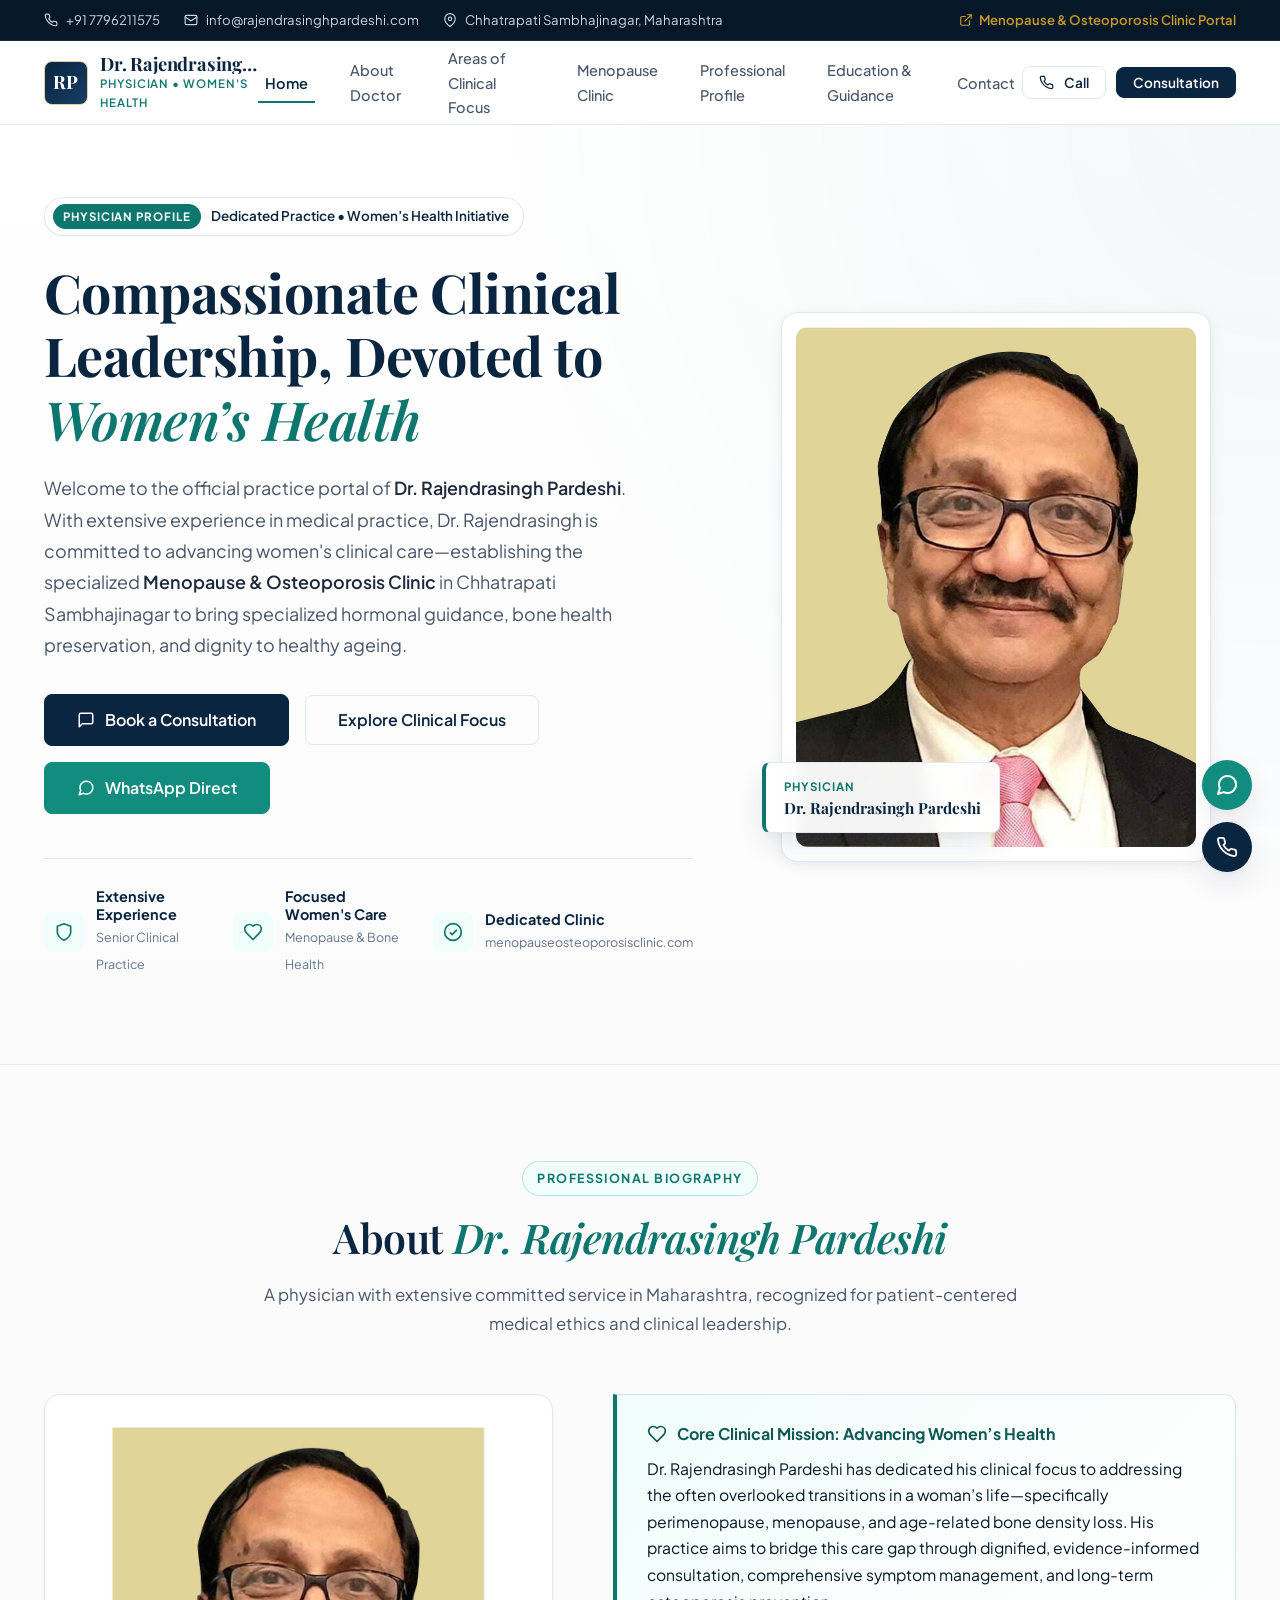
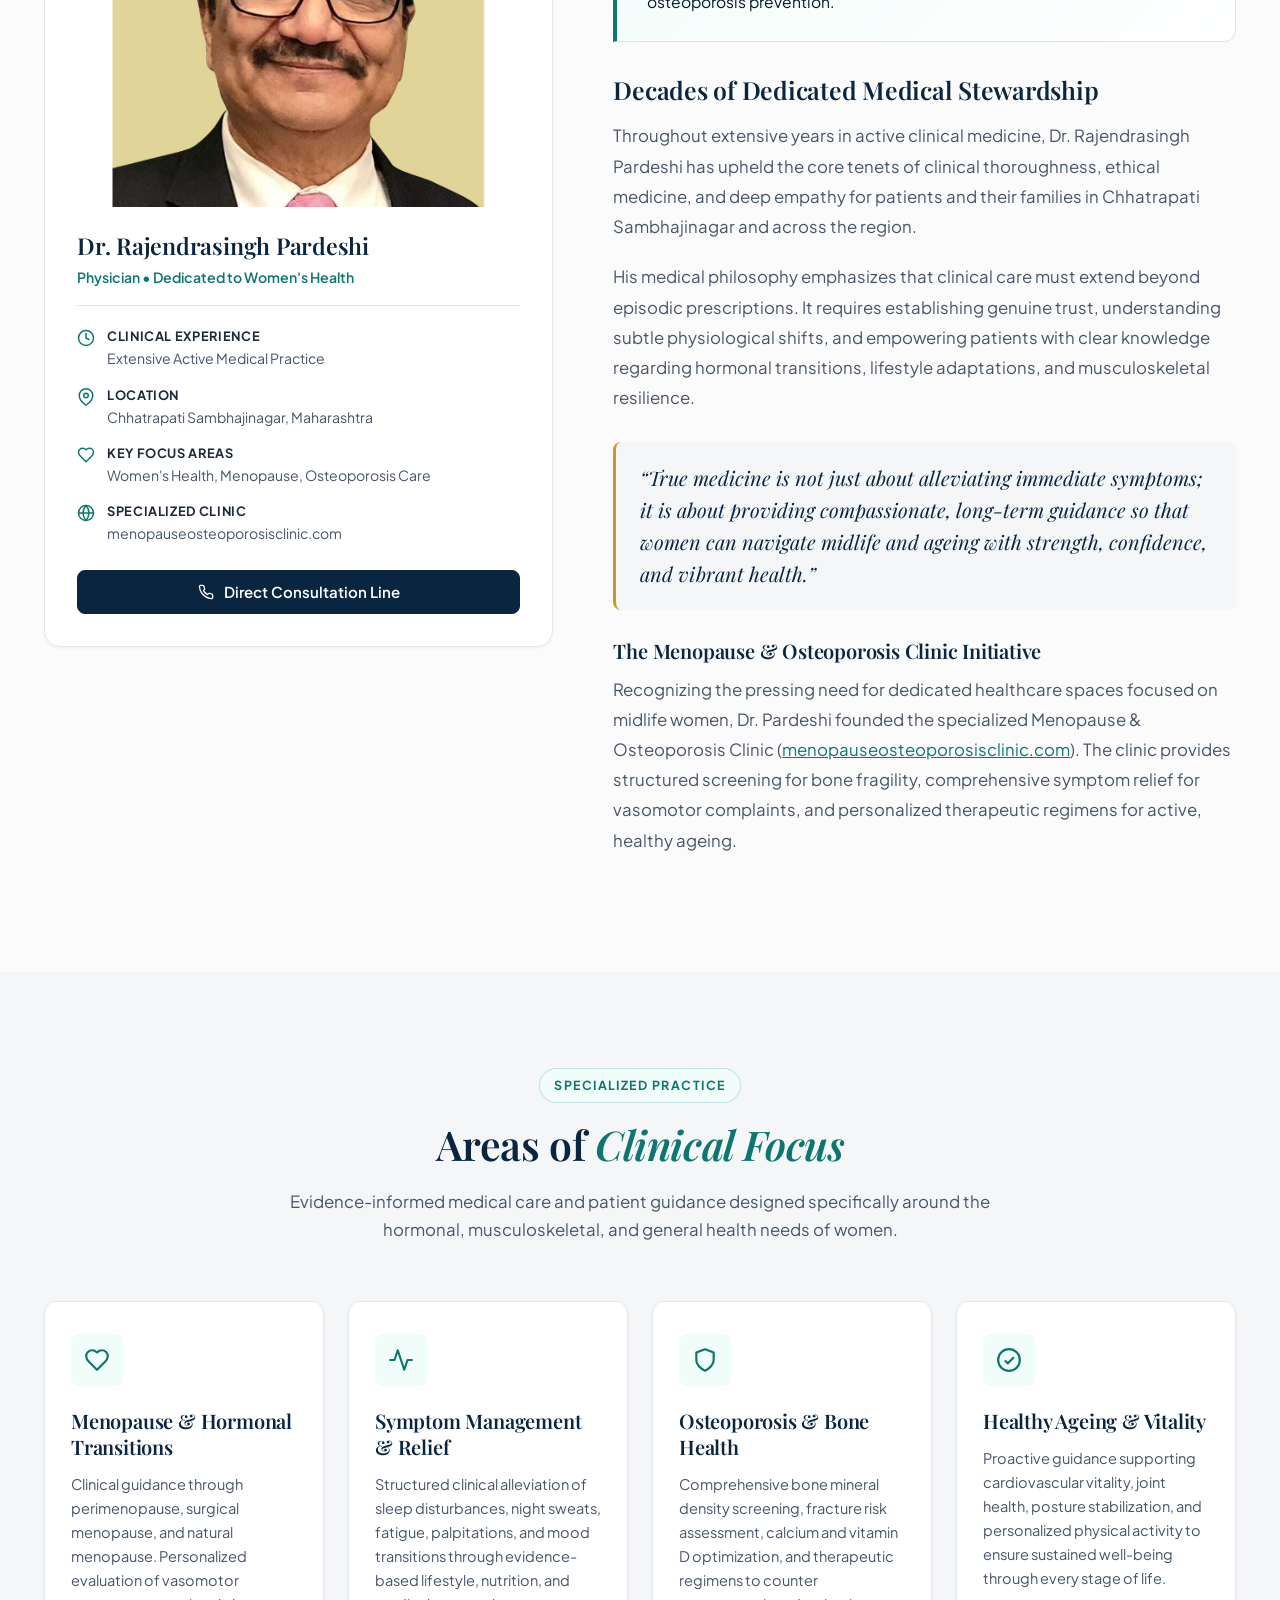
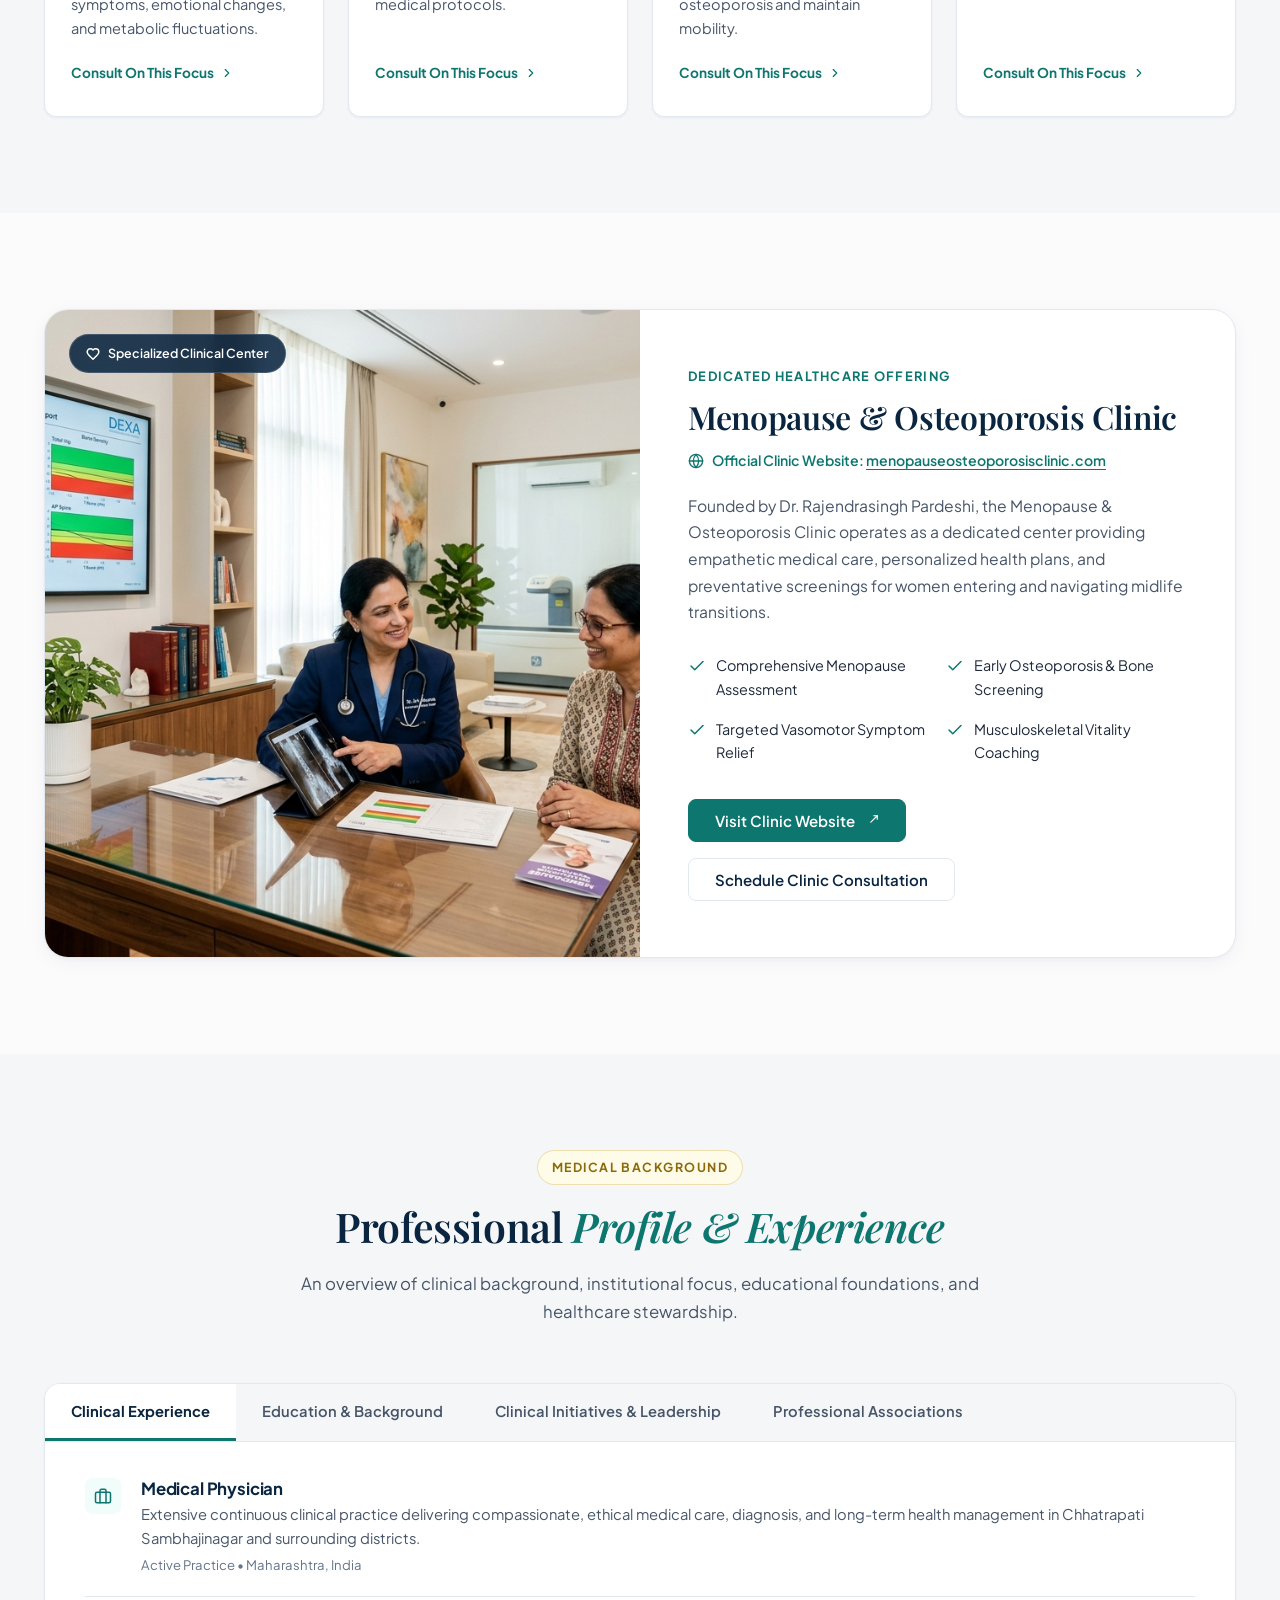
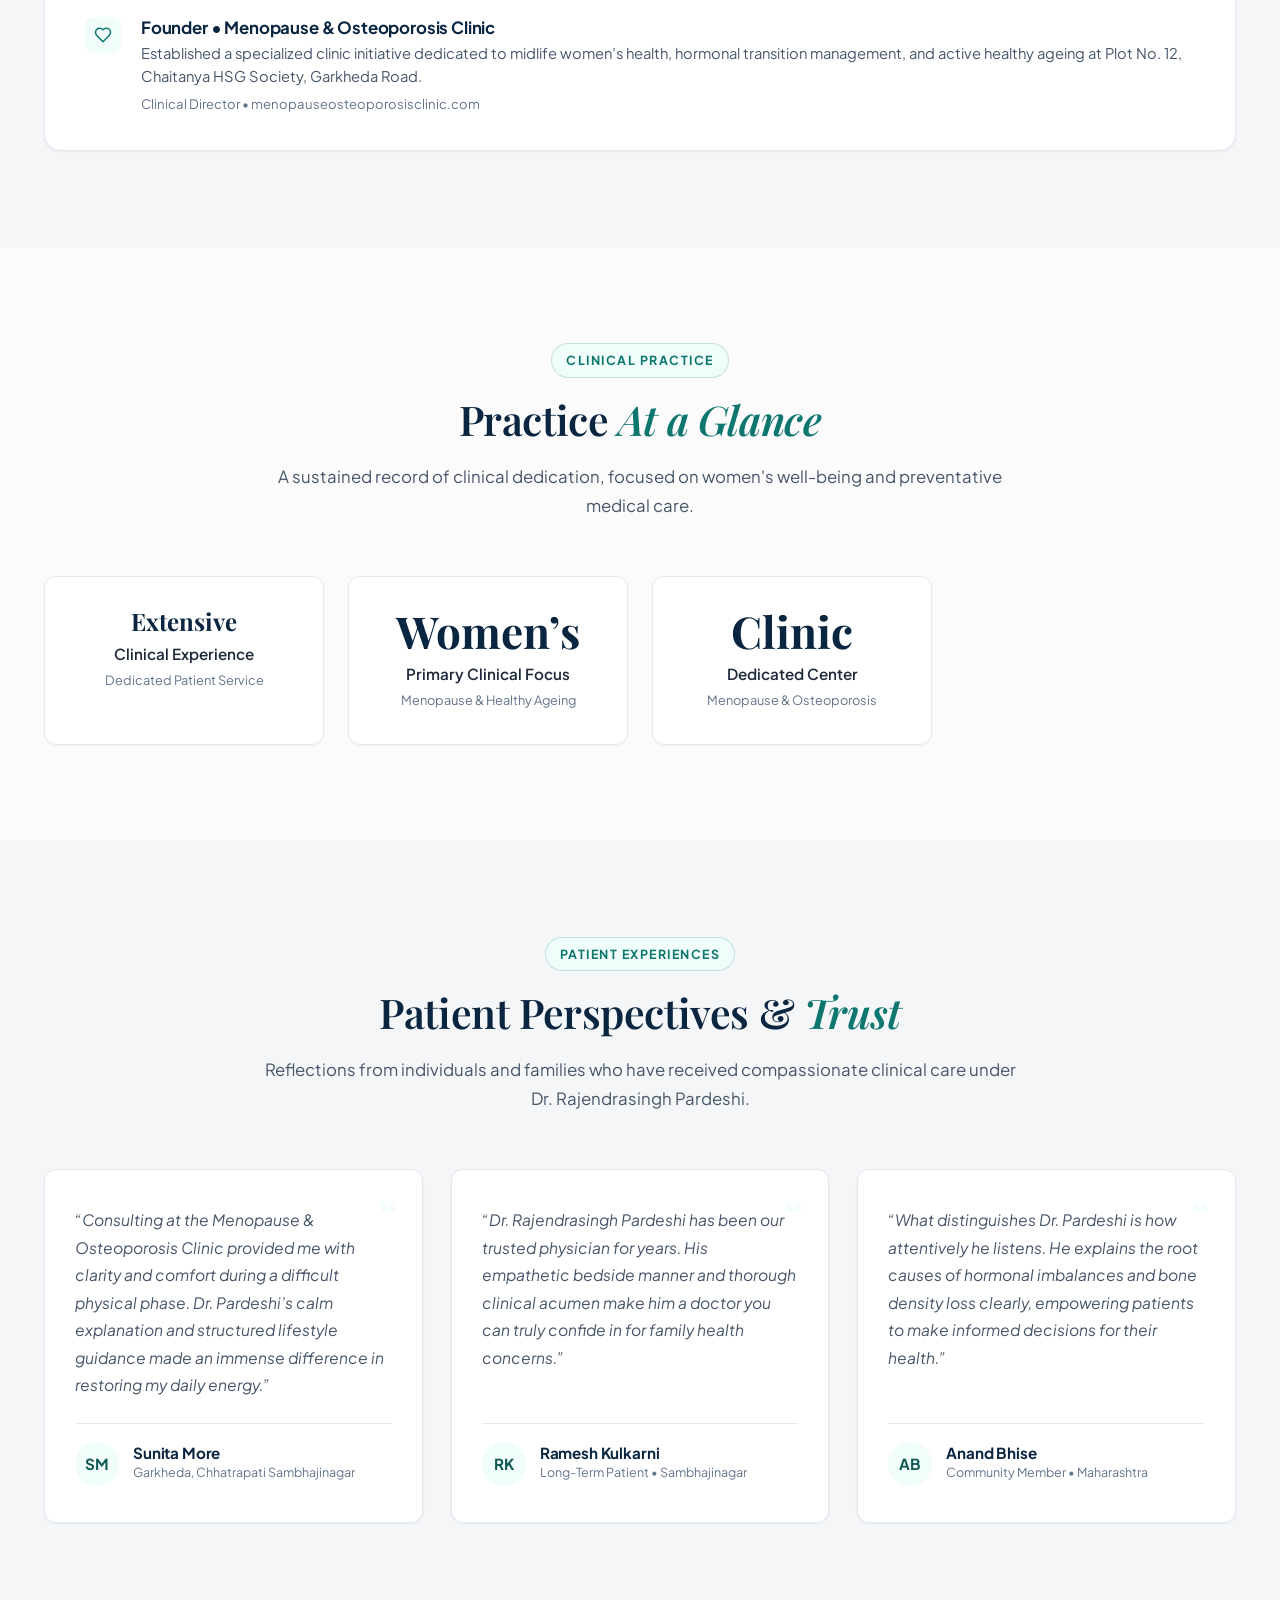
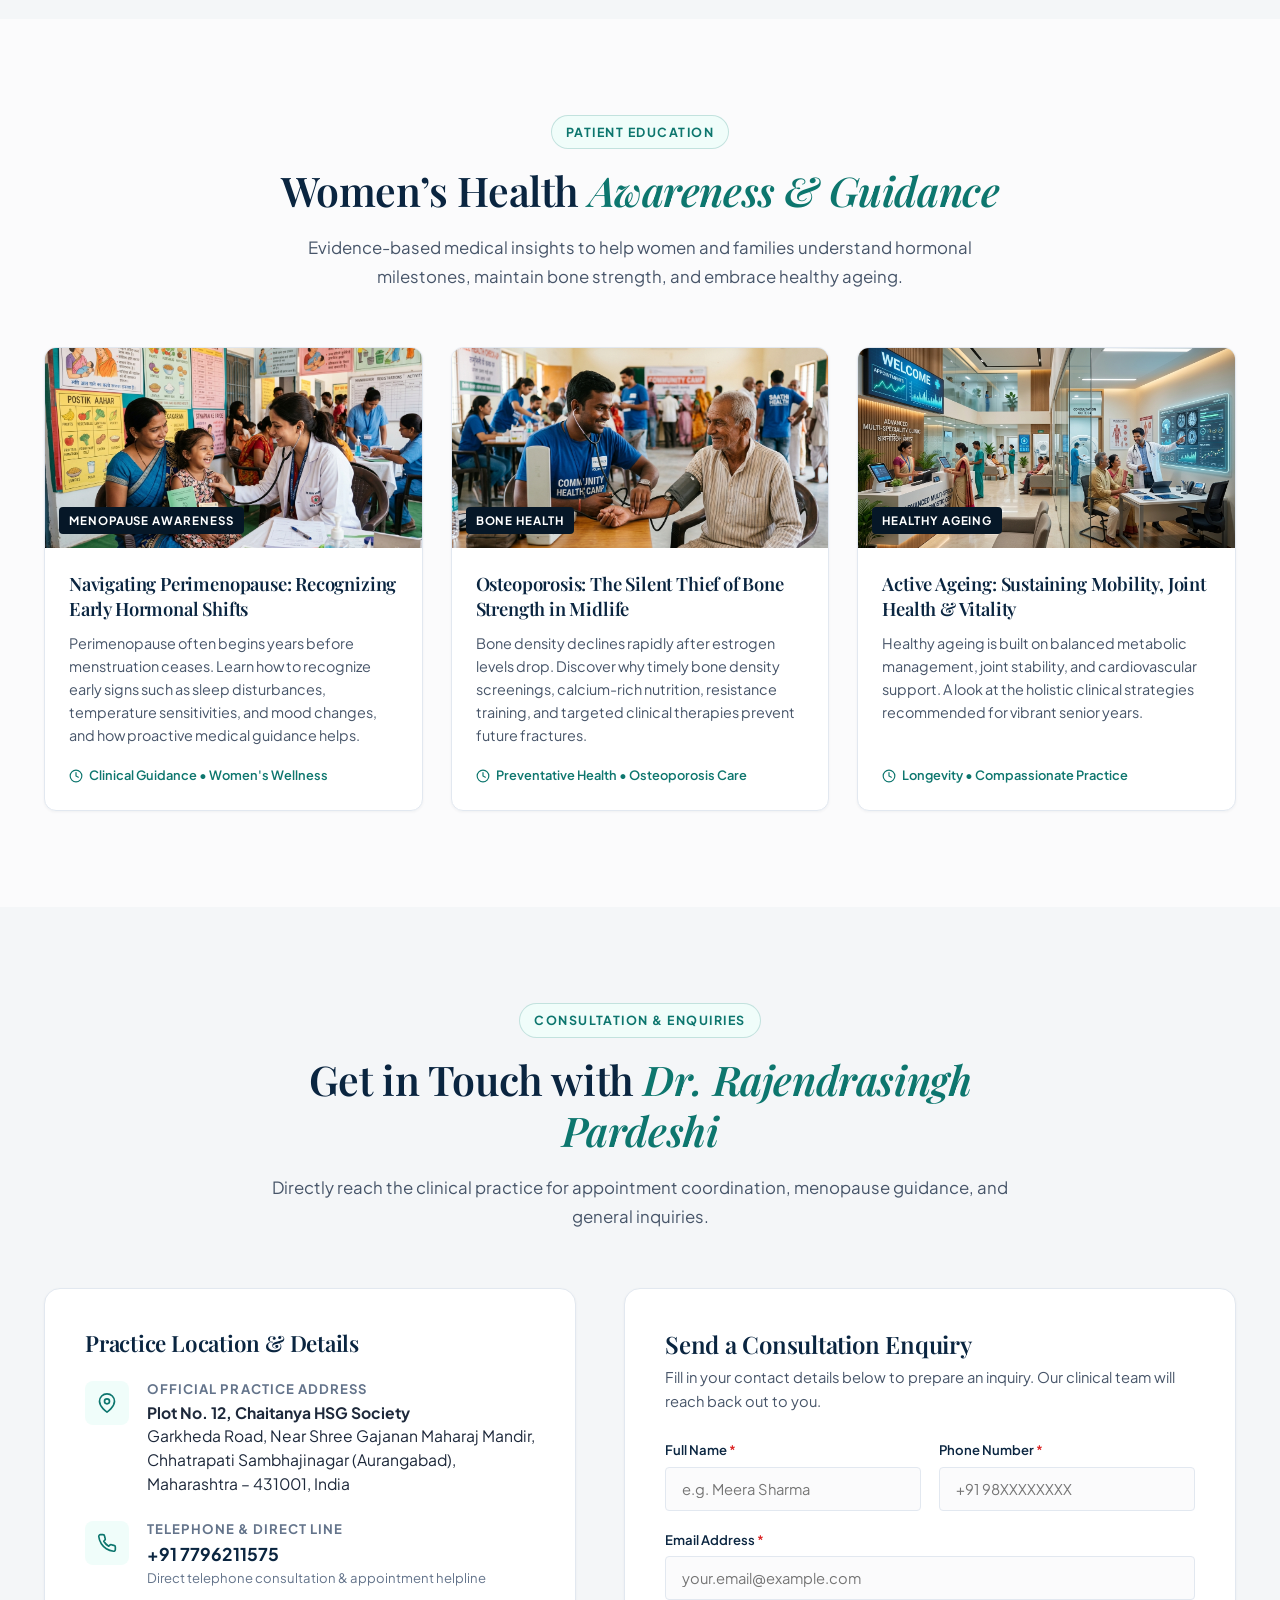
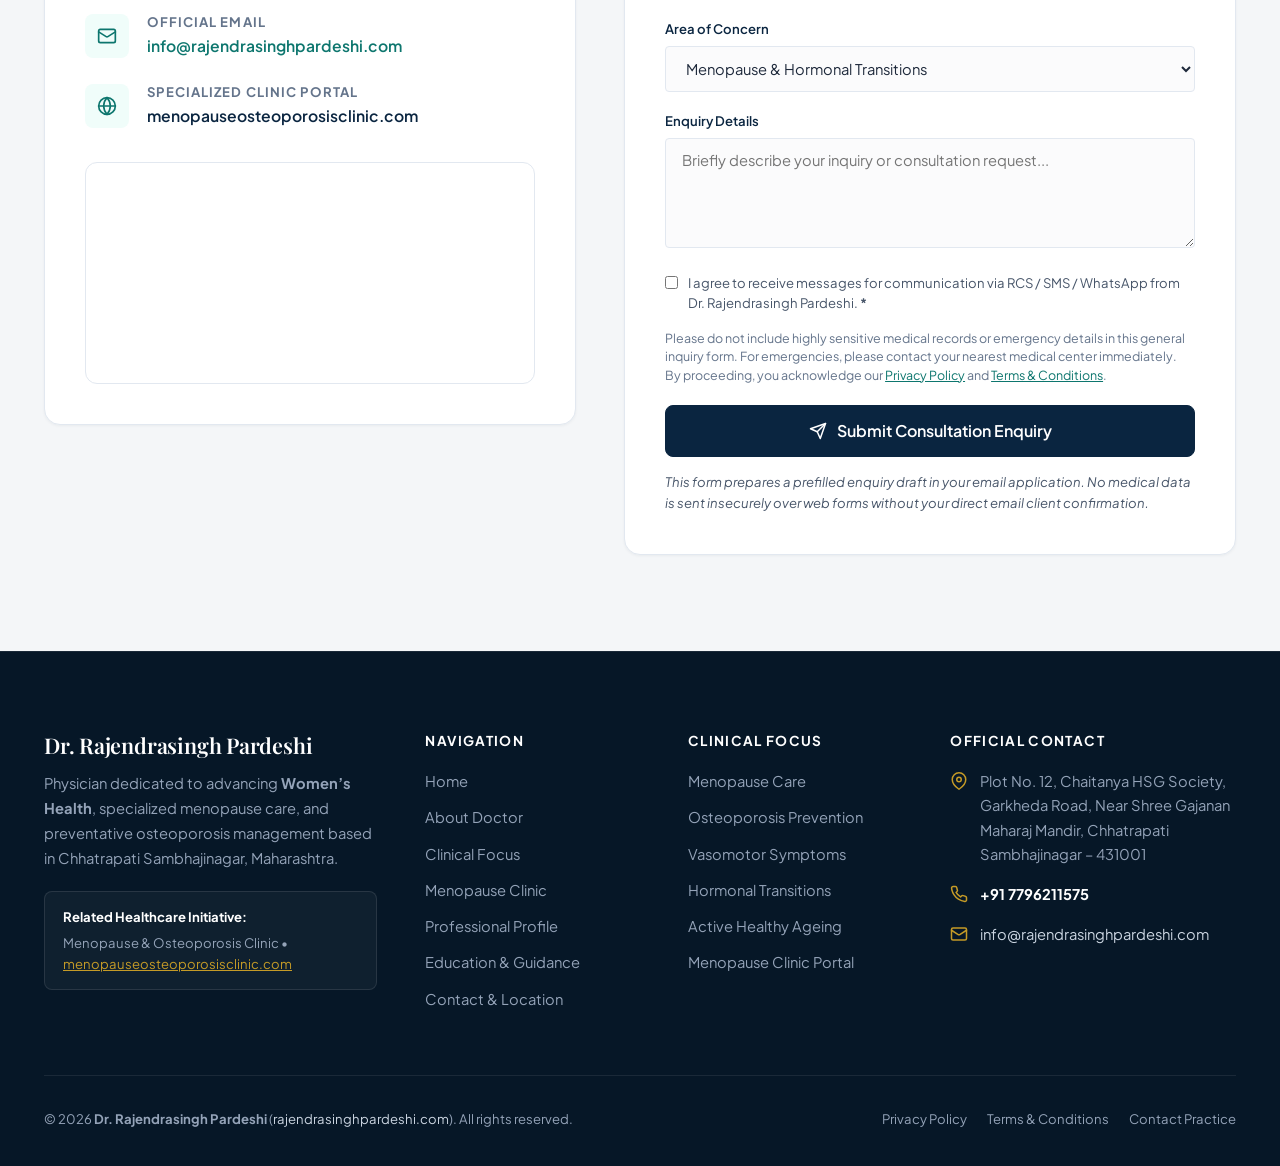
==== index.html @ d66482f6 "Initial site commit" ====
<!DOCTYPE html>
<html lang="en" class="no-js">

<head>
  <meta charset="UTF-8" />
  <meta name="viewport" content="width=device-width, initial-scale=1.0" />
  <script>document.documentElement.classList.remove('no-js');</script>
  <title>Dr. Rajendrasingh Pardeshi | Physician Dedicated to Women's Health</title>

  <!-- SEO Meta Tags -->
  <meta name="description"
    content="Official personal website of Dr. Rajendrasingh Pardeshi. Physician dedicated to Women's Health, Menopause Management, Osteoporosis Awareness, and founder of the Menopause &amp; Osteoporosis Clinic in Chhatrapati Sambhajinagar." />
  <meta name="keywords"
    content="Dr Rajendrasingh Pardeshi, Rajendrasingh Pardeshi, Women's Health physician, Menopause specialist Chhatrapati Sambhajinagar, Osteoporosis care Aurangabad, Menopause and Osteoporosis Clinic, rajendrasinghpardeshi.com, menopauseosteoporosisclinic.com" />
  <meta name="author" content="Dr. Rajendrasingh Pardeshi" />
  <link rel="canonical" href="https://rajendrasinghpardeshi.com" />

  <!-- OpenGraph / Social Media -->
  <meta property="og:title" content="Dr. Rajendrasingh Pardeshi | Physician Dedicated to Women's Health" />
  <!-- DOCTOR: Please confirm professional designation (e.g., Senior Physician, Gynecologist & Obstetrician) -->
  <meta property="og:description"
    content="Physician committed to advancing Women's Health, Menopause Care, and Healthy Ageing. Founder of Menopause &amp; Osteoporosis Clinic, Chhatrapati Sambhajinagar." />
  <meta property="og:type" content="website" />
  <meta property="og:url" content="https://rajendrasinghpardeshi.com" />
  <meta property="og:image" content="https://rajendrasinghpardeshi.com/assets/images/rajendrasingh_pardeshi.jpg" />

  <!-- Google Fonts: Playfair Display (Headings) & Plus Jakarta Sans (Clean Modern Body) -->
  <link rel="preconnect" href="https://fonts.googleapis.com" />
  <link rel="preconnect" href="https://fonts.gstatic.com" crossorigin />
  <link
    href="https://fonts.googleapis.com/css2?family=Playfair+Display:ital,wght@0,600;0,700;1,600&family=Plus+Jakarta+Sans:wght@400;500;600;700&display=swap"
    rel="stylesheet" />

  <!-- Main Stylesheet -->
  <link rel="stylesheet" href="assets/stylee/style.css" />

  <!-- Structured Data JSON-LD (Schema.org / Physician) -->
  <script type="application/ld+json">
  {
    "@context": "https://schema.org",
    "@type": "Physician",
    "name": "Dr. Rajendrasingh Pardeshi",
    "url": "https://rajendrasinghpardeshi.com",
    "image": "https://rajendrasinghpardeshi.com/assets/images/rajendrasingh_pardeshi.jpg",
    "telephone": "+91 7796211575",
    "email": "info@rajendrasinghpardeshi.com",
    "jobTitle": "Physician",
    "medicalSpecialty": [
      "Women's Health",
      "Menopause Management",
      "Osteoporosis Care"
    ],
    "description": "Physician dedicated to Women's Health and founder of the Menopause & Osteoporosis Clinic in Chhatrapati Sambhajinagar, Maharashtra.",
    "address": {
      "@type": "PostalAddress",
      "streetAddress": "Plot No. 12, Chaitanya HSG Society, Garkheda Road, Near Shree Gajanan Maharaj Mandir",
      "addressLocality": "Chhatrapati Sambhajinagar",
      "addressRegion": "Maharashtra",
      "postalCode": "431001",
      "addressCountry": "IN"
    },
    "sameAs": [
      "https://menopauseosteoporosisclinic.com"
    ]
  }
  </script>
</head>

<body>
  <!-- Accessibility Skip Navigation Link -->
  <a href="#main-content" class="skip-link">Skip to main content</a>

  <!-- ==========================================================================
       TOP CLINICAL CONTACT BAR
       ========================================================================== -->
  <div class="topbar">
    <div class="container topbar-inner">
      <div class="topbar-info">
        <div class="topbar-item">
          <svg width="14" height="14" viewBox="0 0 24 24" fill="none" stroke="currentColor" stroke-width="2" stroke-linecap="round" stroke-linejoin="round"><path d="M22 16.92v3a2 2 0 0 1-2.18 2 19.79 19.79 0 0 1-8.63-3.07 19.5 19.5 0 0 1-6-6 19.79 19.79 0 0 1-3.07-8.67A2 2 0 0 1 4.11 2h3a2 2 0 0 1 2 1.72c.127.96.362 1.903.7 2.81a2 2 0 0 1-.45 2.11L8.09 9.91a16 16 0 0 0 6 6l1.27-1.27a2 2 0 0 1 2.11-.45c.907.338 1.85.573 2.81.7A2 2 0 0 1 22 16.92z"/></svg>
          <a href="tel:+917796211575">+91 7796211575</a>
        </div>
        <div class="topbar-item">
          <svg width="14" height="14" viewBox="0 0 24 24" fill="none" stroke="currentColor" stroke-width="2" stroke-linecap="round" stroke-linejoin="round"><rect x="2" y="4" width="20" height="16" rx="2"/><path d="m22 7-8.97 5.7a1.94 1.94 0 0 1-2.06 0L2 7"/></svg>
          <a href="mailto:info@rajendrasinghpardeshi.com">info@rajendrasinghpardeshi.com</a>
        </div>
        <div class="topbar-item">
          <svg width="14" height="14" viewBox="0 0 24 24" fill="none" stroke="currentColor" stroke-width="2" stroke-linecap="round" stroke-linejoin="round"><path d="M21 10c0 7-9 13-9 13s-9-6-9-13a9 9 0 0 1 18 0z"/><circle cx="12" cy="10" r="3"/></svg>
          <span>Chhatrapati Sambhajinagar, Maharashtra</span>
        </div>
      </div>
      <div class="topbar-links">
        <a href="https://menopauseosteoporosisclinic.com" target="_blank" rel="noopener noreferrer" class="topbar-clinic-link">
          <svg width="14" height="14" viewBox="0 0 24 24" fill="none" stroke="currentColor" stroke-width="2" stroke-linecap="round" stroke-linejoin="round"><path d="M18 13v6a2 2 0 0 1-2 2H5a2 2 0 0 1-2-2V8a2 2 0 0 1 2-2h6"/><polyline points="15 3 21 3 21 9"/><line x1="10" y1="14" x2="21" y2="3"/></svg>
          Menopause &amp; Osteoporosis Clinic Portal
        </a>
      </div>
    </div>
  </div>

  <!-- ==========================================================================
       PRIMARY STICKY NAVIGATION HEADER
       ========================================================================== -->
  <header class="main-header" id="mainHeader">
    <div class="container header-inner">
      <!-- Doctor Brand -->
      <a href="#home" class="brand-block" aria-label="Dr. Rajendrasingh Pardeshi - Home">
        <div class="brand-emblem" aria-hidden="true">RP</div>
        <div class="brand-info">
          <span class="brand-name">Dr. Rajendrasingh Pardeshi</span>
          <!-- DOCTOR: Please confirm professional designation (e.g., Senior Physician, Gynecologist & Obstetrician) -->
          <span class="brand-subtitle">Physician &bull; Women's Health</span>
        </div>
      </a>

      <!-- Main Navigation Menu -->
      <nav class="main-nav" id="mainNav" aria-label="Main Navigation">
        <a href="#home" class="nav-link active">Home</a>
        <a href="#about" class="nav-link">About Doctor</a>
        <a href="#focus" class="nav-link">Areas of Clinical Focus</a>
        <a href="#clinic" class="nav-link">Menopause Clinic</a>
        <a href="#credentials" class="nav-link">Professional Profile</a>
        <a href="#education" class="nav-link">Education &amp; Guidance</a>
        <a href="#contact" class="nav-link">Contact</a>
      </nav>

      <!-- Action Group -->
      <div class="header-cta-group">
        <a href="tel:+917796211575" class="btn btn-outline btn-sm">
          <svg width="15" height="15" viewBox="0 0 24 24" fill="none" stroke="currentColor" stroke-width="2" stroke-linecap="round" stroke-linejoin="round"><path d="M22 16.92v3a2 2 0 0 1-2.18 2 19.79 19.79 0 0 1-8.63-3.07 19.5 19.5 0 0 1-6-6 19.79 19.79 0 0 1-3.07-8.67A2 2 0 0 1 4.11 2h3a2 2 0 0 1 2 1.72c.127.96.362 1.903.7 2.81a2 2 0 0 1-.45 2.11L8.09 9.91a16 16 0 0 0 6 6l1.27-1.27a2 2 0 0 1 2.11-.45c.907.338 1.85.573 2.81.7A2 2 0 0 1 22 16.92z"/></svg>
          Call
        </a>
        <a href="#contact" class="btn btn-primary btn-sm">
          Consultation
        </a>
        <!-- Mobile Toggle Button -->
        <button class="mobile-menu-btn" id="mobileMenuToggle" aria-label="Toggle menu" aria-expanded="false">
          <svg width="24" height="24" viewBox="0 0 24 24" fill="none" stroke="currentColor" stroke-width="2" stroke-linecap="round"><line x1="3" y1="6" x2="21" y2="6"/><line x1="3" y1="12" x2="21" y2="12"/><line x1="3" y1="18" x2="21" y2="18"/></svg>
        </button>
      </div>
    </div>
  </header>

  <main id="main-content">
    <!-- ==========================================================================
         HERO SECTION (Split Layout with Editorial Composition)
         ========================================================================== -->
    <section class="hero-section" id="home">
      <div class="container">
        <div class="hero-grid">
          <!-- Left Column: Copy & CTAs -->
          <div class="hero-copy-wrapper reveal-left">
            <div class="hero-eyebrow-pill">
              <span class="hero-pill-badge">Physician Profile</span>
              <span class="hero-pill-text">Dedicated Practice &bull; Women&rsquo;s Health Initiative</span>
            </div>

            <h1 class="hero-headline">
              Compassionate Clinical Leadership, Devoted to <span>Women&rsquo;s Health</span>
            </h1>

            <p class="hero-summary">
              Welcome to the official practice portal of <strong>Dr. Rajendrasingh Pardeshi</strong>. With extensive experience in medical practice, Dr. Rajendrasingh is committed to advancing women's clinical care—establishing the specialized <strong>Menopause &amp; Osteoporosis Clinic</strong> in Chhatrapati Sambhajinagar to bring specialized hormonal guidance, bone health preservation, and dignity to healthy ageing.
              <!-- DOCTOR: Please confirm exact years of experience -->
            </p>

            <div class="hero-cta-row">
              <a href="#contact" class="btn btn-primary btn-lg">
                <svg width="18" height="18" viewBox="0 0 24 24" fill="none" stroke="currentColor" stroke-width="2" stroke-linecap="round" stroke-linejoin="round"><path d="M21 15a2 2 0 0 1-2 2H7l-4 4V5a2 2 0 0 1 2-2h14a2 2 0 0 1 2 2z"/></svg>
                Book a Consultation
              </a>
              <a href="#focus" class="btn btn-outline btn-lg">
                Explore Clinical Focus
              </a>
              <a href="https://wa.me/917796211575?text=Hello%20Dr.%20Rajendrasingh%20Pardeshi%20-%20I%20would%20like%20to%20inquire%20regarding%20a%20consultation"
                target="_blank" rel="noopener noreferrer" class="btn btn-whatsapp btn-lg" aria-label="Contact Dr. Pardeshi on WhatsApp">
                <svg width="18" height="18" viewBox="0 0 24 24" fill="none" stroke="currentColor" stroke-width="2" stroke-linecap="round" stroke-linejoin="round"><path d="M21 11.5a8.38 8.38 0 0 1-.9 3.8 8.5 8.5 0 0 1-7.6 4.7 8.38 8.38 0 0 1-3.8-.9L3 21l1.9-5.7a8.38 8.38 0 0 1-.9-3.8 8.5 8.5 0 0 1 4.7-7.6 8.38 8.38 0 0 1 3.8-.9h.5a8.48 8.48 0 0 1 8 8v.5z"/></svg>
                WhatsApp Direct
              </a>
            </div>

            <!-- Verified Credibility Indicators -->
            <div class="hero-credibility-strip">
              <div class="hero-cred-item">
                <div class="hero-cred-icon">
                  <svg width="20" height="20" viewBox="0 0 24 24" fill="none" stroke="currentColor" stroke-width="2" stroke-linecap="round" stroke-linejoin="round"><path d="M12 22s8-4 8-10V5l-8-3-8 3v7c0 6 8 10 8 10z"/></svg>
                </div>
                <div class="hero-cred-text">
                  <strong>Extensive Experience</strong>
                  <!-- DOCTOR: Please confirm exact years of experience -->
                  <span>Senior Clinical Practice</span>
                </div>
              </div>

              <div class="hero-cred-item">
                <div class="hero-cred-icon">
                  <svg width="20" height="20" viewBox="0 0 24 24" fill="none" stroke="currentColor" stroke-width="2" stroke-linecap="round" stroke-linejoin="round"><path d="M19 14c1.49-1.46 3-3.21 3-5.5A5.5 5.5 0 0 0 16.5 3c-1.76 0-3 .5-4.5 2-1.5-1.5-2.74-2-4.5-2A5.5 5.5 0 0 0 2 8.5c0 2.3 1.5 4.05 3 5.5l7 7Z"/></svg>
                </div>
                <div class="hero-cred-text">
                  <strong>Focused Women's Care</strong>
                  <span>Menopause &amp; Bone Health</span>
                </div>
              </div>

              <div class="hero-cred-item">
                <div class="hero-cred-icon">
                  <svg width="20" height="20" viewBox="0 0 24 24" fill="none" stroke="currentColor" stroke-width="2" stroke-linecap="round" stroke-linejoin="round"><circle cx="12" cy="12" r="10"/><path d="m16 10-5.12 5.12-2.12-2.12"/></svg>
                </div>
                <div class="hero-cred-text">
                  <strong>Dedicated Clinic</strong>
                  <span>menopauseosteoporosisclinic.com</span>
                </div>
              </div>
            </div>
          </div>

          <!-- Right Column: Professional Portrait Frame -->
          <div class="hero-media-wrapper reveal-right">
            <div class="hero-portrait-frame">
              <div class="hero-image-box">
                <img src="assets/images/rajendrasingh_pardeshi.jpg"
                  alt="Portrait of Dr. Rajendrasingh Pardeshi - Physician"
                  loading="eager" fetchpriority="high" width="400" height="520" />
              </div>
              <div class="hero-portrait-badge">
                <div class="badge-caption">Physician</div>
                <div class="badge-title">Dr. Rajendrasingh Pardeshi</div>
              </div>
            </div>
          </div>
        </div>
      </div>
    </section>

    <!-- ==========================================================================
         PROFESSIONAL INTRODUCTION (Editorial Layout inspired by Lilavati Profile)
         ========================================================================== -->
    <section class="section" id="about">
      <div class="container">
        <div class="section-header reveal">
          <span class="eyebrow-tag">Professional Biography</span>
          <h2 class="section-title">About <span>Dr. Rajendrasingh Pardeshi</span></h2>
          <p class="section-desc">
            A physician with extensive committed service in Maharashtra, recognized for patient-centered medical ethics and clinical leadership.
          </p>
        </div>

        <div class="doctor-editorial-grid">
          <!-- Sticky Profile Summary Card -->
          <div class="editorial-sidebar-card reveal-left">
            <div class="sidebar-doctor-portrait">
              <img src="assets/images/rajendrasingh_pardeshi.jpg"
                alt="Dr. Rajendrasingh Pardeshi - Consultation & Care" loading="lazy" />
            </div>
            <h3 class="sidebar-doctor-name">Dr. Rajendrasingh Pardeshi</h3>
            <p class="sidebar-doctor-spec">Physician &bull; Dedicated to Women's Health</p>

            <div class="sidebar-meta-list">
              <div class="sidebar-meta-item">
                <svg width="18" height="18" viewBox="0 0 24 24" fill="none" stroke="currentColor" stroke-width="2" stroke-linecap="round" stroke-linejoin="round"><circle cx="12" cy="12" r="10"/><polyline points="12 6 12 12 16 14"/></svg>
                <div>
                  <strong>Clinical Experience</strong>
                  <span>Extensive Active Medical Practice</span>
                  <!-- DOCTOR: Please confirm exact years of experience -->
                </div>
              </div>

              <div class="sidebar-meta-item">
                <svg width="18" height="18" viewBox="0 0 24 24" fill="none" stroke="currentColor" stroke-width="2" stroke-linecap="round" stroke-linejoin="round"><path d="M21 10c0 7-9 13-9 13s-9-6-9-13a9 9 0 0 1 18 0z"/><circle cx="12" cy="10" r="3"/></svg>
                <div>
                  <strong>Location</strong>
                  <span>Chhatrapati Sambhajinagar, Maharashtra</span>
                </div>
              </div>

              <div class="sidebar-meta-item">
                <svg width="18" height="18" viewBox="0 0 24 24" fill="none" stroke="currentColor" stroke-width="2" stroke-linecap="round" stroke-linejoin="round"><path d="M19 14c1.49-1.46 3-3.21 3-5.5A5.5 5.5 0 0 0 16.5 3c-1.76 0-3 .5-4.5 2-1.5-1.5-2.74-2-4.5-2A5.5 5.5 0 0 0 2 8.5c0 2.3 1.5 4.05 3 5.5l7 7Z"/></svg>
                <div>
                  <strong>Key Focus Areas</strong>
                  <span>Women's Health, Menopause, Osteoporosis Care</span>
                </div>
              </div>

              <div class="sidebar-meta-item">
                <svg width="18" height="18" viewBox="0 0 24 24" fill="none" stroke="currentColor" stroke-width="2" stroke-linecap="round" stroke-linejoin="round"><circle cx="12" cy="12" r="10"/><line x1="2" y1="12" x2="22" y2="12"/><path d="M12 2a15.3 15.3 0 0 1 4 10 15.3 15.3 0 0 1-4 10 15.3 15.3 0 0 1-4-10 15.3 15.3 0 0 1 4-10z"/></svg>
                <div>
                  <strong>Specialized Clinic</strong>
                  <span>menopauseosteoporosisclinic.com</span>
                </div>
              </div>
            </div>

            <a href="tel:+917796211575" class="btn btn-primary" style="width: 100%;">
              <svg width="16" height="16" viewBox="0 0 24 24" fill="none" stroke="currentColor" stroke-width="2" stroke-linecap="round" stroke-linejoin="round"><path d="M22 16.92v3a2 2 0 0 1-2.18 2 19.79 19.79 0 0 1-8.63-3.07 19.5 19.5 0 0 1-6-6 19.79 19.79 0 0 1-3.07-8.67A2 2 0 0 1 4.11 2h3a2 2 0 0 1 2 1.72c.127.96.362 1.903.7 2.81a2 2 0 0 1-.45 2.11L8.09 9.91a16 16 0 0 0 6 6l1.27-1.27a2 2 0 0 1 2.11-.45c.907.338 1.85.573 2.81.7A2 2 0 0 1 22 16.92z"/></svg>
              Direct Consultation Line
            </a>
          </div>

          <!-- Editorial Narrative -->
          <div class="editorial-main-content reveal-right">
            <!-- Dedicated Mission Callout -->
            <div class="editorial-callout-box">
              <div class="editorial-callout-title">
                <svg width="20" height="20" viewBox="0 0 24 24" fill="none" stroke="currentColor" stroke-width="2" stroke-linecap="round" stroke-linejoin="round"><path d="M19 14c1.49-1.46 3-3.21 3-5.5A5.5 5.5 0 0 0 16.5 3c-1.76 0-3 .5-4.5 2-1.5-1.5-2.74-2-4.5-2A5.5 5.5 0 0 0 2 8.5c0 2.3 1.5 4.05 3 5.5l7 7Z"/></svg>
                Core Clinical Mission: Advancing Women&rsquo;s Health
              </div>
              <p class="editorial-callout-text">
                Dr. Rajendrasingh Pardeshi has dedicated his clinical focus to addressing the often overlooked transitions in a woman&rsquo;s life—specifically perimenopause, menopause, and age-related bone density loss. His practice aims to bridge this care gap through dignified, evidence-informed consultation, comprehensive symptom management, and long-term osteoporosis prevention.
              </p>
            </div>

            <div class="editorial-narrative">
              <h3 style="font-size: 1.55rem; color: var(--color-primary); margin-bottom: 16px;">
                Decades of Dedicated Medical Stewardship
              </h3>
              <p>
                Throughout extensive years in active clinical medicine, Dr. Rajendrasingh Pardeshi has upheld the core tenets of clinical thoroughness, ethical medicine, and deep empathy for patients and their families in Chhatrapati Sambhajinagar and across the region.
              </p>
              <p>
                His medical philosophy emphasizes that clinical care must extend beyond episodic prescriptions. It requires establishing genuine trust, understanding subtle physiological shifts, and empowering patients with clear knowledge regarding hormonal transitions, lifestyle adaptations, and musculoskeletal resilience.
              </p>

              <div class="editorial-quote">
                &ldquo;True medicine is not just about alleviating immediate symptoms; it is about providing compassionate, long-term guidance so that women can navigate midlife and ageing with strength, confidence, and vibrant health.&rdquo;
              </div>

              <h4 style="font-size: 1.25rem; color: var(--color-primary); margin-bottom: 12px;">
                The Menopause &amp; Osteoporosis Clinic Initiative
              </h4>
              <p>
                Recognizing the pressing need for dedicated healthcare spaces focused on midlife women, Dr. Pardeshi founded the specialized Menopause &amp; Osteoporosis Clinic (<a href="https://menopauseosteoporosisclinic.com" target="_blank" rel="noopener noreferrer" style="color: var(--color-secondary); text-decoration: underline;">menopauseosteoporosisclinic.com</a>). The clinic provides structured screening for bone fragility, comprehensive symptom relief for vasomotor complaints, and personalized therapeutic regimens for active, healthy ageing.
              </p>
            </div>
          </div>
        </div>
      </div>
    </section>

    <!-- ==========================================================================
         AREAS OF CLINICAL FOCUS (Structured Service Cards)
         ========================================================================== -->
    <section class="section section-alt" id="focus">
      <div class="container">
        <div class="section-header reveal">
          <span class="eyebrow-tag">Specialized Practice</span>
          <h2 class="section-title">Areas of <span>Clinical Focus</span></h2>
          <p class="section-desc">
            Evidence-informed medical care and patient guidance designed specifically around the hormonal, musculoskeletal, and general health needs of women.
          </p>
        </div>

        <div class="focus-cards-grid stagger-children">
          <!-- Focus 1: Menopause Management -->
          <div class="focus-card">
            <div class="focus-card-icon" aria-hidden="true">
              <svg width="26" height="26" viewBox="0 0 24 24" fill="none" stroke="currentColor" stroke-width="2" stroke-linecap="round" stroke-linejoin="round"><path d="M19 14c1.49-1.46 3-3.21 3-5.5A5.5 5.5 0 0 0 16.5 3c-1.76 0-3 .5-4.5 2-1.5-1.5-2.74-2-4.5-2A5.5 5.5 0 0 0 2 8.5c0 2.3 1.5 4.05 3 5.5l7 7Z"/></svg>
            </div>
            <h3 class="focus-card-title">Menopause &amp; Hormonal Transitions</h3>
            <p class="focus-card-desc">
              Clinical guidance through perimenopause, surgical menopause, and natural menopause. Personalized evaluation of vasomotor symptoms, emotional changes, and metabolic fluctuations.
            </p>
            <a href="#contact" class="focus-card-link">
              Consult On This Focus
              <svg width="14" height="14" viewBox="0 0 24 24" fill="none" stroke="currentColor" stroke-width="2" stroke-linecap="round" stroke-linejoin="round"><polyline points="9 18 15 12 9 6"/></svg>
            </a>
          </div>

          <!-- Focus 2: Menopause Symptom Care -->
          <div class="focus-card">
            <div class="focus-card-icon" aria-hidden="true">
              <svg width="26" height="26" viewBox="0 0 24 24" fill="none" stroke="currentColor" stroke-width="2" stroke-linecap="round" stroke-linejoin="round"><path d="M22 12h-4l-3 9L9 3l-3 9H2"/></svg>
            </div>
            <h3 class="focus-card-title">Symptom Management &amp; Relief</h3>
            <p class="focus-card-desc">
              Structured clinical alleviation of sleep disturbances, night sweats, fatigue, palpitations, and mood transitions through evidence-based lifestyle, nutrition, and medical protocols.
            </p>
            <a href="#contact" class="focus-card-link">
              Consult On This Focus
              <svg width="14" height="14" viewBox="0 0 24 24" fill="none" stroke="currentColor" stroke-width="2" stroke-linecap="round" stroke-linejoin="round"><polyline points="9 18 15 12 9 6"/></svg>
            </a>
          </div>

          <!-- Focus 3: Osteoporosis & Bone Health -->
          <div class="focus-card">
            <div class="focus-card-icon" aria-hidden="true">
              <svg width="26" height="26" viewBox="0 0 24 24" fill="none" stroke="currentColor" stroke-width="2" stroke-linecap="round" stroke-linejoin="round"><path d="M12 22s8-4 8-10V5l-8-3-8 3v7c0 6 8 10 8 10z"/></svg>
            </div>
            <h3 class="focus-card-title">Osteoporosis &amp; Bone Health</h3>
            <p class="focus-card-desc">
              Comprehensive bone mineral density screening, fracture risk assessment, calcium and vitamin D optimization, and therapeutic regimens to counter osteoporosis and maintain mobility.
            </p>
            <a href="#contact" class="focus-card-link">
              Consult On This Focus
              <svg width="14" height="14" viewBox="0 0 24 24" fill="none" stroke="currentColor" stroke-width="2" stroke-linecap="round" stroke-linejoin="round"><polyline points="9 18 15 12 9 6"/></svg>
            </a>
          </div>

          <!-- Focus 4: Healthy Ageing & Wellness -->
          <div class="focus-card">
            <div class="focus-card-icon" aria-hidden="true">
              <svg width="26" height="26" viewBox="0 0 24 24" fill="none" stroke="currentColor" stroke-width="2" stroke-linecap="round" stroke-linejoin="round"><circle cx="12" cy="12" r="10"/><path d="m16 10-5.12 5.12-2.12-2.12"/></svg>
            </div>
            <h3 class="focus-card-title">Healthy Ageing &amp; Vitality</h3>
            <p class="focus-card-desc">
              Proactive guidance supporting cardiovascular vitality, joint health, posture stabilization, and personalized physical activity to ensure sustained well-being through every stage of life.
            </p>
            <a href="#contact" class="focus-card-link">
              Consult On This Focus
              <svg width="14" height="14" viewBox="0 0 24 24" fill="none" stroke="currentColor" stroke-width="2" stroke-linecap="round" stroke-linejoin="round"><polyline points="9 18 15 12 9 6"/></svg>
            </a>
          </div>
        </div>
      </div>
    </section>

    <!-- ==========================================================================
         SPOTLIGHT: MENOPAUSE & OSTEOPOROSIS CLINIC
         ========================================================================== -->
    <section class="section" id="clinic">
      <div class="container">
        <div class="clinic-spotlight-card reveal">
          <div class="clinic-spotlight-grid">
            <!-- Left: Real Clinic Facility Image -->
            <div class="clinic-media-pane">
              <img src="assets/images/menopause_clinic.jpg"
                alt="Menopause &amp; Osteoporosis Clinic Facility Consultation Room" loading="lazy" />
              <div class="clinic-overlay-badge">
                <svg width="14" height="14" viewBox="0 0 24 24" fill="none" stroke="currentColor" stroke-width="2.5" stroke-linecap="round" stroke-linejoin="round"><path d="M19 14c1.49-1.46 3-3.21 3-5.5A5.5 5.5 0 0 0 16.5 3c-1.76 0-3 .5-4.5 2-1.5-1.5-2.74-2-4.5-2A5.5 5.5 0 0 0 2 8.5c0 2.3 1.5 4.05 3 5.5l7 7Z"/></svg>
                Specialized Clinical Center
              </div>
            </div>

            <!-- Right: Clinic Information & Focus Pillars -->
            <div class="clinic-details-pane">
              <div class="clinic-eyebrow">Dedicated Healthcare Offering</div>
              <h2 class="clinic-title">Menopause &amp; Osteoporosis Clinic</h2>
              
              <div class="clinic-portal-pill">
                <svg width="16" height="16" viewBox="0 0 24 24" fill="none" stroke="currentColor" stroke-width="2" stroke-linecap="round" stroke-linejoin="round"><circle cx="12" cy="12" r="10"/><line x1="2" y1="12" x2="22" y2="12"/><path d="M12 2a15.3 15.3 0 0 1 4 10 15.3 15.3 0 0 1-4 10 15.3 15.3 0 0 1-4-10 15.3 15.3 0 0 1 4-10z"/></svg>
                <span>Official Clinic Website: <a href="https://menopauseosteoporosisclinic.com" target="_blank" rel="noopener noreferrer">menopauseosteoporosisclinic.com</a></span>
              </div>

              <p class="clinic-intro-text">
                Founded by Dr. Rajendrasingh Pardeshi, the Menopause &amp; Osteoporosis Clinic operates as a dedicated center providing empathetic medical care, personalized health plans, and preventative screenings for women entering and navigating midlife transitions.
              </p>

              <div class="clinic-pillars-list">
                <div class="pillar-item">
                  <svg width="18" height="18" viewBox="0 0 24 24" fill="none" stroke="currentColor" stroke-width="2" stroke-linecap="round" stroke-linejoin="round"><polyline points="20 6 9 17 4 12"/></svg>
                  <span>Comprehensive Menopause Assessment</span>
                </div>
                <div class="pillar-item">
                  <svg width="18" height="18" viewBox="0 0 24 24" fill="none" stroke="currentColor" stroke-width="2" stroke-linecap="round" stroke-linejoin="round"><polyline points="20 6 9 17 4 12"/></svg>
                  <span>Early Osteoporosis &amp; Bone Screening</span>
                </div>
                <div class="pillar-item">
                  <svg width="18" height="18" viewBox="0 0 24 24" fill="none" stroke="currentColor" stroke-width="2" stroke-linecap="round" stroke-linejoin="round"><polyline points="20 6 9 17 4 12"/></svg>
                  <span>Targeted Vasomotor Symptom Relief</span>
                </div>
                <div class="pillar-item">
                  <svg width="18" height="18" viewBox="0 0 24 24" fill="none" stroke="currentColor" stroke-width="2" stroke-linecap="round" stroke-linejoin="round"><polyline points="20 6 9 17 4 12"/></svg>
                  <span>Musculoskeletal Vitality Coaching</span>
                </div>
              </div>

              <div class="clinic-actions-row">
                <a href="https://menopauseosteoporosisclinic.com" target="_blank" rel="noopener noreferrer" class="btn btn-secondary">
                  Visit Clinic Website
                  <svg width="14" height="14" viewBox="0 0 24 24" fill="none" stroke="currentColor" stroke-width="2" stroke-linecap="round" stroke-linejoin="round"><polyline points="15 3 21 3 21 9"/><line x1="10" y1="14" x2="21" y2="3"/></svg>
                </a>
                <a href="#contact" class="btn btn-outline">
                  Schedule Clinic Consultation
                </a>
              </div>
            </div>
          </div>
        </div>
      </div>
    </section>

    <!-- ==========================================================================
         PROFESSIONAL CREDENTIALS & EXPERIENCE (Structured Profile Presentation)
         ========================================================================== -->
    <section class="section section-alt" id="credentials">
      <div class="container">
        <div class="section-header reveal">
          <span class="eyebrow-tag gold">Medical Background</span>
          <h2 class="section-title">Professional <span>Profile &amp; Experience</span></h2>
          <p class="section-desc">
            An overview of clinical background, institutional focus, educational foundations, and healthcare stewardship.
          </p>
        </div>

        <div class="credentials-tabs-wrap reveal">
          <!-- Tab Navigation Bar -->
          <div class="credentials-tab-nav" role="tablist">
            <button class="credential-tab-btn active" data-tab="experience" role="tab" aria-selected="true" id="tab-btn-exp">
              Clinical Experience
            </button>
            <button class="credential-tab-btn" data-tab="education" role="tab" aria-selected="false" id="tab-btn-edu">
              Education &amp; Background
            </button>
            <button class="credential-tab-btn" data-tab="initiatives" role="tab" aria-selected="false" id="tab-btn-init">
              Clinical Initiatives &amp; Leadership
            </button>
            <button class="credential-tab-btn" data-tab="memberships" role="tab" aria-selected="false" id="tab-btn-mem">
              Professional Associations
            </button>
          </div>

          <!-- Tab Content Panels -->
          <div class="credentials-tab-body">
            <!-- Pane 1: Clinical Experience -->
            <div class="tab-pane active" id="tab-experience" role="tabpanel" aria-labelledby="tab-btn-exp">
              <div class="credentials-list">
                <div class="credential-item">
                  <div class="credential-bullet" aria-hidden="true">
                    <svg width="18" height="18" viewBox="0 0 24 24" fill="none" stroke="currentColor" stroke-width="2" stroke-linecap="round" stroke-linejoin="round"><rect x="2" y="7" width="20" height="14" rx="2" ry="2"/><path d="M16 21V5a2 2 0 0 0-2-2h-4a2 2 0 0 0-2 2v16"/></svg>
                  </div>
                  <div class="credential-item-content">
                    <h4>Medical Physician</h4>
                    <!-- DOCTOR: Please confirm exact years of experience -->
                    <p>Extensive continuous clinical practice delivering compassionate, ethical medical care, diagnosis, and long-term health management in Chhatrapati Sambhajinagar and surrounding districts.</p>
                    <div class="credential-meta-sub">Active Practice &bull; Maharashtra, India</div>
                  </div>
                </div>

                <div class="credential-item">
                  <div class="credential-bullet" aria-hidden="true">
                    <svg width="18" height="18" viewBox="0 0 24 24" fill="none" stroke="currentColor" stroke-width="2" stroke-linecap="round" stroke-linejoin="round"><path d="M19 14c1.49-1.46 3-3.21 3-5.5A5.5 5.5 0 0 0 16.5 3c-1.76 0-3 .5-4.5 2-1.5-1.5-2.74-2-4.5-2A5.5 5.5 0 0 0 2 8.5c0 2.3 1.5 4.05 3 5.5l7 7Z"/></svg>
                  </div>
                  <div class="credential-item-content">
                    <h4>Founder &bull; Menopause &amp; Osteoporosis Clinic</h4>
                    <p>Established a specialized clinic initiative dedicated to midlife women&rsquo;s health, hormonal transition management, and active healthy ageing at Plot No. 12, Chaitanya HSG Society, Garkheda Road.</p>
                    <div class="credential-meta-sub">Clinical Director &bull; menopauseosteoporosisclinic.com</div>
                  </div>
                </div>
              </div>
            </div>

            <!-- Pane 2: Education & Background -->
            <div class="tab-pane" id="tab-education" role="tabpanel" aria-labelledby="tab-btn-edu">
              <div class="credentials-list">
                <div class="credential-item">
                  <div class="credential-bullet" aria-hidden="true">
                    <svg width="18" height="18" viewBox="0 0 24 24" fill="none" stroke="currentColor" stroke-width="2" stroke-linecap="round" stroke-linejoin="round"><path d="M22 10v6M2 10l10-5 10 5-10 5z"/><path d="M6 12v5c3 3 9 3 12 0v-5"/></svg>
                  </div>
                  <div class="credential-item-content">
                    <h4>Medical Degree &amp; Clinical Training</h4>
                    <p>Rigorous undergraduate and graduate medical foundation followed by extensive continuing medical education focusing on adult medicine, hormonal balance, and musculoskeletal disorders.</p>
                    <div class="credential-meta-sub">Medical qualifications and registration details to be confirmed</div>
                    <!-- Note for Doctor: Additional verified degree titles (e.g., MBBS, MD) and university names will be updated upon doctor confirmation. -->
                  </div>
                </div>
              </div>
            </div>

            <!-- Pane 3: Clinical Initiatives & Leadership -->
            <div class="tab-pane" id="tab-initiatives" role="tabpanel" aria-labelledby="tab-btn-init">
              <div class="credentials-list">
                <div class="credential-item">
                  <div class="credential-bullet" aria-hidden="true">
                    <svg width="18" height="18" viewBox="0 0 24 24" fill="none" stroke="currentColor" stroke-width="2" stroke-linecap="round" stroke-linejoin="round"><path d="M12 22s8-4 8-10V5l-8-3-8 3v7c0 6 8 10 8 10z"/></svg>
                  </div>
                  <div class="credential-item-content">
                    <h4>Advocacy for Midlife Women&rsquo;s Healthcare Awareness</h4>
                    <p>Organizing community awareness discussions and patient education initiatives to demystify perimenopausal symptoms and break cultural taboos around bone health screening.</p>
                    <div class="credential-meta-sub">Public Health Initiative &bull; Women's Wellness Advocacy</div>
                  </div>
                </div>

                <div class="credential-item">
                  <div class="credential-bullet" aria-hidden="true">
                    <svg width="18" height="18" viewBox="0 0 24 24" fill="none" stroke="currentColor" stroke-width="2" stroke-linecap="round" stroke-linejoin="round"><circle cx="12" cy="12" r="10"/><path d="m16 10-5.12 5.12-2.12-2.12"/></svg>
                  </div>
                  <div class="credential-item-content">
                    <h4>Preventative Osteoporosis Screening Protocols</h4>
                    <p>Pioneering early clinical assessment frameworks to detect osteopenia before symptomatic bone fractures occur, preserving patient independence and posture.</p>
                    <div class="credential-meta-sub">Clinical Excellence &bull; Preventative Medicine</div>
                  </div>
                </div>
              </div>
            </div>

            <!-- Pane 4: Professional Associations -->
            <div class="tab-pane" id="tab-memberships" role="tabpanel" aria-labelledby="tab-btn-mem">
              <div class="credentials-list">
                <div class="credential-item">
                  <div class="credential-bullet" aria-hidden="true">
                    <svg width="18" height="18" viewBox="0 0 24 24" fill="none" stroke="currentColor" stroke-width="2" stroke-linecap="round" stroke-linejoin="round"><path d="M17 21v-2a4 4 0 0 0-4-4H5a4 4 0 0 0-4 4v2"/><circle cx="9" cy="7" r="4"/><path d="M23 21v-2a4 4 0 0 0-3-3.87"/><path d="M16 3.13a4 4 0 0 1 0 7.75"/></svg>
                  </div>
                  <div class="credential-item-content">
                    <h4>Professional Medical Associations</h4>
                    <p>Affiliated with recognized professional medical bodies and regional medical societies in Maharashtra, upholding high standards of clinical protocol and evidence-based practice.</p>
                    <div class="credential-meta-sub">Medical Council &amp; Clinical Societies &bull; Ongoing Professional Development</div>
                    <!-- Note for Doctor: Specific chapter or society names (e.g. IMA, Indian Menopause Society) can be configured here once formally verified. -->
                  </div>
                </div>
              </div>
            </div>
          </div>
        </div>
      </div>
    </section>

    <!-- ==========================================================================
         VERIFIED CLINICAL OVERVIEW (At A Glance)
         ========================================================================== -->
    <section class="section">
      <div class="container">
        <div class="section-header reveal">
          <span class="eyebrow-tag">Clinical Practice</span>
          <h2 class="section-title">Practice <span>At a Glance</span></h2>
          <p class="section-desc">
            A sustained record of clinical dedication, focused on women's well-being and preventative medical care.
          </p>
        </div>

        <div class="overview-metrics-strip stagger-children">
          <div class="metric-card">
            <div class="metric-value" style="font-size:1.5rem;">Extensive</div>
            <!-- DOCTOR: Please confirm exact years of experience -->
            <div class="metric-title">Clinical Experience</div>
            <div class="metric-sub">Dedicated Patient Service</div>
          </div>

          <div class="metric-card">
            <div class="metric-value">Women&rsquo;s</div>
            <div class="metric-title">Primary Clinical Focus</div>
            <div class="metric-sub">Menopause &amp; Healthy Ageing</div>
          </div>

          <div class="metric-card">
            <div class="metric-value">Clinic</div>
            <div class="metric-title">Dedicated Center</div>
            <div class="metric-sub">Menopause &amp; Osteoporosis</div>
          </div>

          <!-- Removed: 100% Ethical Patient Care metric - unsupported claim. DOCTOR: Add verified metrics here. -->
        </div>
      </div>
    </section>

    <!-- ==========================================================================
         PATIENT PERSPECTIVES (Authentic & Dignified Testimonials)
         ========================================================================== -->
    <section class="section section-alt" id="testimonials">
      <div class="container">
        <div class="section-header reveal">
          <span class="eyebrow-tag">Patient Experiences</span>
          <h2 class="section-title">Patient Perspectives &amp; <span>Trust</span></h2>
          <p class="section-desc">
            Reflections from individuals and families who have received compassionate clinical care under Dr. Rajendrasingh Pardeshi.
          </p>
        </div>

        <div class="testimonials-grid stagger-children">
          <!-- Testimonial 1 -->
          <div class="testimonial-card">
            <div class="testimonial-quote-icon" aria-hidden="true">&ldquo;</div>
            <p class="testimonial-text">
              &ldquo;Consulting at the Menopause &amp; Osteoporosis Clinic provided me with clarity and comfort during a difficult physical phase. Dr. Pardeshi&rsquo;s calm explanation and structured lifestyle guidance made an immense difference in restoring my daily energy.&rdquo;
            </p>
            <div class="testimonial-author-block">
              <div class="author-initials" aria-hidden="true">SM</div>
              <div class="author-info">
                <h4>Sunita More</h4>
                <p>Garkheda, Chhatrapati Sambhajinagar</p>
              </div>
            </div>
          </div>

          <!-- Testimonial 2 -->
          <div class="testimonial-card">
            <div class="testimonial-quote-icon" aria-hidden="true">&ldquo;</div>
            <p class="testimonial-text">
              &ldquo;Dr. Rajendrasingh Pardeshi has been our trusted physician for years. His empathetic bedside manner and thorough clinical acumen make him a doctor you can truly confide in for family health concerns.&rdquo;
            </p>
            <div class="testimonial-author-block">
              <div class="author-initials" aria-hidden="true">RK</div>
              <div class="author-info">
                <h4>Ramesh Kulkarni</h4>
                <p>Long-Term Patient &bull; Sambhajinagar</p>
              </div>
            </div>
          </div>

          <!-- Testimonial 3 -->
          <div class="testimonial-card">
            <div class="testimonial-quote-icon" aria-hidden="true">&ldquo;</div>
            <p class="testimonial-text">
              &ldquo;What distinguishes Dr. Pardeshi is how attentively he listens. He explains the root causes of hormonal imbalances and bone density loss clearly, empowering patients to make informed decisions for their health.&rdquo;
            </p>
            <div class="testimonial-author-block">
              <div class="author-initials" aria-hidden="true">AB</div>
              <div class="author-info">
                <h4>Anand Bhise</h4>
                <p>Community Member &bull; Maharashtra</p>
              </div>
            </div>
          </div>
        </div>
      </div>
    </section>

    <!-- ==========================================================================
         EDUCATIONAL CONTENT & PATIENT GUIDANCE
         ========================================================================== -->
    <section class="section" id="education">
      <div class="container">
        <div class="section-header reveal">
          <span class="eyebrow-tag">Patient Education</span>
          <h2 class="section-title">Women&rsquo;s Health <span>Awareness &amp; Guidance</span></h2>
          <p class="section-desc">
            Evidence-based medical insights to help women and families understand hormonal milestones, maintain bone strength, and embrace healthy ageing.
          </p>
        </div>

        <div class="education-cards-grid stagger-children">
          <!-- Article / Guidance Card 1 -->
          <article class="education-card">
            <div class="education-media">
              <img src="assets/images/women_child.jpg" alt="Understanding Perimenopause and Menopause" loading="lazy" />
              <span class="education-category-badge">Menopause Awareness</span>
            </div>
            <div class="education-body">
              <h3 class="education-title">Navigating Perimenopause: Recognizing Early Hormonal Shifts</h3>
              <p class="education-snippet">
                Perimenopause often begins years before menstruation ceases. Learn how to recognize early signs such as sleep disturbances, temperature sensitivities, and mood changes, and how proactive medical guidance helps.
              </p>
              <div class="education-footer-note">
                <svg width="14" height="14" viewBox="0 0 24 24" fill="none" stroke="currentColor" stroke-width="2" stroke-linecap="round" stroke-linejoin="round"><circle cx="12" cy="12" r="10"/><polyline points="12 6 12 12 16 14"/></svg>
                <span>Clinical Guidance &bull; Women's Wellness</span>
              </div>
            </div>
          </article>

          <!-- Article / Guidance Card 2 -->
          <article class="education-card">
            <div class="education-media">
              <img src="assets/images/elderly_care.jpg" alt="Osteoporosis Prevention and Bone Health" loading="lazy" />
              <span class="education-category-badge">Bone Health</span>
            </div>
            <div class="education-body">
              <h3 class="education-title">Osteoporosis: The Silent Thief of Bone Strength in Midlife</h3>
              <p class="education-snippet">
                Bone density declines rapidly after estrogen levels drop. Discover why timely bone density screenings, calcium-rich nutrition, resistance training, and targeted clinical therapies prevent future fractures.
              </p>
              <div class="education-footer-note">
                <svg width="14" height="14" viewBox="0 0 24 24" fill="none" stroke="currentColor" stroke-width="2" stroke-linecap="round" stroke-linejoin="round"><circle cx="12" cy="12" r="10"/><polyline points="12 6 12 12 16 14"/></svg>
                <span>Preventative Health &bull; Osteoporosis Care</span>
              </div>
            </div>
          </article>

          <!-- Article / Guidance Card 3 -->
          <article class="education-card">
            <div class="education-media">
              <img src="assets/images/clinic_facility.jpg" alt="Comprehensive Clinical Care for Healthy Ageing" loading="lazy" />
              <span class="education-category-badge">Healthy Ageing</span>
            </div>
            <div class="education-body">
              <h3 class="education-title">Active Ageing: Sustaining Mobility, Joint Health &amp; Vitality</h3>
              <p class="education-snippet">
                Healthy ageing is built on balanced metabolic management, joint stability, and cardiovascular support. A look at the holistic clinical strategies recommended for vibrant senior years.
              </p>
              <div class="education-footer-note">
                <svg width="14" height="14" viewBox="0 0 24 24" fill="none" stroke="currentColor" stroke-width="2" stroke-linecap="round" stroke-linejoin="round"><circle cx="12" cy="12" r="10"/><polyline points="12 6 12 12 16 14"/></svg>
                <span>Longevity &bull; Compassionate Practice</span>
              </div>
            </div>
          </article>
        </div>
      </div>
    </section>

    <!-- ==========================================================================
         OFFICIAL CONTACT & CONSULTATION (Honest Form & Direct Channels)
         ========================================================================== -->
    <section class="section section-alt" id="contact">
      <div class="container">
        <div class="section-header reveal">
          <span class="eyebrow-tag">Consultation &amp; Enquiries</span>
          <h2 class="section-title">Get in Touch with <span>Dr. Rajendrasingh Pardeshi</span></h2>
          <p class="section-desc">
            Directly reach the clinical practice for appointment coordination, menopause guidance, and general inquiries.
          </p>
        </div>

        <div class="contact-layout-grid">
          <!-- Left: Official Practice Channels & Google Maps -->
          <div class="contact-channels-card reveal-left">
            <h3 style="font-size: 1.4rem; color: var(--color-primary); margin-bottom: 24px;">Practice Location &amp; Details</h3>

            <div class="channel-items-stack">
              <!-- Address -->
              <div class="channel-item">
                <div class="channel-icon" aria-hidden="true">
                  <svg width="20" height="20" viewBox="0 0 24 24" fill="none" stroke="currentColor" stroke-width="2" stroke-linecap="round" stroke-linejoin="round"><path d="M21 10c0 7-9 13-9 13s-9-6-9-13a9 9 0 0 1 18 0z"/><circle cx="12" cy="10" r="3"/></svg>
                </div>
                <div class="channel-info">
                  <h4>Official Practice Address</h4>
                  <p>
                    <strong>Plot No. 12, Chaitanya HSG Society</strong><br />
                    Garkheda Road, Near Shree Gajanan Maharaj Mandir,<br />
                    Chhatrapati Sambhajinagar (Aurangabad), Maharashtra &ndash; 431001, India
                  </p>
                </div>
              </div>

              <!-- Phone -->
              <div class="channel-item">
                <div class="channel-icon" aria-hidden="true">
                  <svg width="20" height="20" viewBox="0 0 24 24" fill="none" stroke="currentColor" stroke-width="2" stroke-linecap="round" stroke-linejoin="round"><path d="M22 16.92v3a2 2 0 0 1-2.18 2 19.79 19.79 0 0 1-8.63-3.07 19.5 19.5 0 0 1-6-6 19.79 19.79 0 0 1-3.07-8.67A2 2 0 0 1 4.11 2h3a2 2 0 0 1 2 1.72c.127.96.362 1.903.7 2.81a2 2 0 0 1-.45 2.11L8.09 9.91a16 16 0 0 0 6 6l1.27-1.27a2 2 0 0 1 2.11-.45c.907.338 1.85.573 2.81.7A2 2 0 0 1 22 16.92z"/></svg>
                </div>
                <div class="channel-info">
                  <h4>Telephone &amp; Direct Line</h4>
                  <p>
                    <a href="tel:+917796211575" style="font-weight: 700; color: var(--color-primary); font-size: 1.1rem;">+91 7796211575</a>
                    <span style="display: block; font-size: 0.82rem; color: var(--color-text-light);">Direct telephone consultation &amp; appointment helpline</span>
                  </p>
                </div>
              </div>

              <!-- Email -->
              <div class="channel-item">
                <div class="channel-icon" aria-hidden="true">
                  <svg width="20" height="20" viewBox="0 0 24 24" fill="none" stroke="currentColor" stroke-width="2" stroke-linecap="round" stroke-linejoin="round"><rect x="2" y="4" width="20" height="16" rx="2"/><path d="m22 7-8.97 5.7a1.94 1.94 0 0 1-2.06 0L2 7"/></svg>
                </div>
                <div class="channel-info">
                  <h4>Official Email</h4>
                  <p>
                    <a href="mailto:info@rajendrasinghpardeshi.com" style="font-weight: 600; color: var(--color-secondary);">info@rajendrasinghpardeshi.com</a>
                  </p>
                </div>
              </div>

              <!-- Clinic Portal Link -->
              <div class="channel-item">
                <div class="channel-icon" aria-hidden="true">
                  <svg width="20" height="20" viewBox="0 0 24 24" fill="none" stroke="currentColor" stroke-width="2" stroke-linecap="round" stroke-linejoin="round"><circle cx="12" cy="12" r="10"/><line x1="2" y1="12" x2="22" y2="12"/><path d="M12 2a15.3 15.3 0 0 1 4 10 15.3 15.3 0 0 1-4 10 15.3 15.3 0 0 1-4-10 15.3 15.3 0 0 1 4-10z"/></svg>
                </div>
                <div class="channel-info">
                  <h4>Specialized Clinic Portal</h4>
                  <p>
                    <a href="https://menopauseosteoporosisclinic.com" target="_blank" rel="noopener noreferrer" style="font-weight: 600; color: var(--color-primary);">menopauseosteoporosisclinic.com</a>
                  </p>
                </div>
              </div>
            </div>

            <!-- Integrated Google Map for Verified Address -->
            <div class="contact-map-frame">
              <iframe
                title="Location of Dr. Rajendrasingh Pardeshi - Garkheda Road, Chhatrapati Sambhajinagar"
                src="https://maps.google.com/maps?q=Plot+No.+12,+Chaitanya+HSG+Society,+Garkheda+Road,+Chhatrapati+Sambhajinagar+431001&amp;t=&amp;z=15&amp;ie=UTF8&amp;iwloc=&amp;output=embed"
                loading="lazy" allowfullscreen referrerpolicy="no-referrer-when-downgrade">
              </iframe>
            </div>
          </div>

          <!-- Right: Honest Enquiry Form -->
          <div class="enquiry-form-card reveal-right">
            <h3 class="form-header-title">Send a Consultation Enquiry</h3>
            <p class="form-header-subtitle">
              Fill in your contact details below to prepare an inquiry. Our clinical team will reach back out to you.
            </p>

            <form id="contactForm" novalidate>
              <div class="form-grid-fields">
                <div class="form-group">
                  <label class="field-label" for="contactName">Full Name <span>*</span></label>
                  <input type="text" id="contactName" name="name" class="form-control" autocomplete="name" required placeholder="e.g. Meera Sharma" />
                </div>

                <div class="form-group">
                  <label class="field-label" for="contactPhone">Phone Number <span>*</span></label>
                  <input type="tel" id="contactPhone" name="phone" class="form-control" autocomplete="tel" inputmode="tel" pattern="[0-9+() \s-]{7,20}" required placeholder="+91 98XXXXXXXX" />
                </div>

                <div class="form-group form-group-full">
                  <label class="field-label" for="contactEmail">Email Address <span>*</span></label>
                  <input type="email" id="contactEmail" name="email" class="form-control" autocomplete="email" required placeholder="your.email@example.com" />
                </div>

                <div class="form-group form-group-full">
                  <label class="field-label" for="contactInterest">Area of Concern</label>
                  <select id="contactInterest" name="interest" class="form-control">
                    <option value="Menopause & Hormonal Care">Menopause &amp; Hormonal Transitions</option>
                    <option value="Osteoporosis & Bone Health">Osteoporosis &amp; Bone Health Screening</option>
                    <option value="Symptom Relief (Sleep, Hot Flashes, Mood)">Symptom Relief (Sleep, Hot Flashes, Mood)</option>
                    <option value="Healthy Ageing & General Consultation">Healthy Ageing &amp; General Medical Consultation</option>
                  </select>
                </div>

                <div class="form-group form-group-full">
                  <label class="field-label" for="contactMessage">Enquiry Details</label>
                  <textarea id="contactMessage" name="message" class="form-control" rows="4" placeholder="Briefly describe your inquiry or consultation request..."></textarea>
                </div>
              </div>

              <!-- Mandatory RCS Communication Consent Checkbox -->
              <label class="rcs-consent-box" for="rcsConsent">
                <input type="checkbox" id="rcsConsent" name="rcs_consent" value="yes" required />
                <span>I agree to receive messages for communication via RCS / SMS / WhatsApp from Dr. Rajendrasingh Pardeshi. <strong>*</strong></span>
              </label>

              <p class="form-disclaimer">
                Please do not include highly sensitive medical records or emergency details in this general inquiry form. For emergencies, please contact your nearest medical center immediately. By proceeding, you acknowledge our <a href="privacy-policy.html">Privacy Policy</a> and <a href="terms-and-conditions.html">Terms &amp; Conditions</a>.
              </p>

              <button type="submit" class="btn btn-primary btn-lg" style="width: 100%;">
                <svg width="18" height="18" viewBox="0 0 24 24" fill="none" stroke="currentColor" stroke-width="2" stroke-linecap="round" stroke-linejoin="round"><line x1="22" y1="2" x2="11" y2="13"/><polygon points="22 2 15 22 11 13 2 9 22 2"/></svg>
                Submit Consultation Enquiry
              </button>

              <p class="form-status-note" id="formStatusNote" role="status" aria-live="polite">
                This form prepares a prefilled enquiry draft in your email application. No medical data is sent insecurely over web forms without your direct email client confirmation.
              </p>
            </form>
          </div>
        </div>
      </div>
    </section>
  </main>

  <!-- ==========================================================================
       FOOTER (Sophisticated Healthcare Architecture)
       ========================================================================== -->
  <footer class="site-footer">
    <div class="container">
      <div class="footer-top-grid">
        <!-- Col 1: Doctor Identity & Mission -->
        <div class="footer-brand">
          <h3>Dr. Rajendrasingh Pardeshi</h3>
          <p>
            Physician dedicated to advancing <strong>Women&rsquo;s Health</strong>, specialized menopause care, and preventative osteoporosis management based in Chhatrapati Sambhajinagar, Maharashtra.
          </p>
          <div class="footer-sister-badge">
            <strong style="color: #ffffff; display: block; margin-bottom: 4px;">Related Healthcare Initiative:</strong>
            Menopause &amp; Osteoporosis Clinic &bull; <a href="https://menopauseosteoporosisclinic.com" target="_blank" rel="noopener noreferrer" style="color: var(--color-accent-gold); text-decoration: underline;">menopauseosteoporosisclinic.com</a>
          </div>
        </div>

        <!-- Col 2: Navigation Links -->
        <div class="footer-col">
          <h4>Navigation</h4>
          <ul class="footer-menu">
            <li><a href="#home">Home</a></li>
            <li><a href="#about">About Doctor</a></li>
            <li><a href="#focus">Clinical Focus</a></li>
            <li><a href="#clinic">Menopause Clinic</a></li>
            <li><a href="#credentials">Professional Profile</a></li>
            <li><a href="#education">Education &amp; Guidance</a></li>
            <li><a href="#contact">Contact &amp; Location</a></li>
          </ul>
        </div>

        <!-- Col 3: Areas of Clinical Care -->
        <div class="footer-col">
          <h4>Clinical Focus</h4>
          <ul class="footer-menu">
            <li><a href="#focus">Menopause Care</a></li>
            <li><a href="#focus">Osteoporosis Prevention</a></li>
            <li><a href="#focus">Vasomotor Symptoms</a></li>
            <li><a href="#focus">Hormonal Transitions</a></li>
            <li><a href="#focus">Active Healthy Ageing</a></li>
            <li><a href="#clinic">Menopause Clinic Portal</a></li>
          </ul>
        </div>

        <!-- Col 4: Official Practice Contact -->
        <div class="footer-col">
          <h4>Official Contact</h4>
          <div class="footer-contact-list">
            <div class="footer-contact-item">
              <svg width="18" height="18" viewBox="0 0 24 24" fill="none" stroke="currentColor" stroke-width="2" stroke-linecap="round" stroke-linejoin="round"><path d="M21 10c0 7-9 13-9 13s-9-6-9-13a9 9 0 0 1 18 0z"/><circle cx="12" cy="10" r="3"/></svg>
              <span>Plot No. 12, Chaitanya HSG Society, Garkheda Road, Near Shree Gajanan Maharaj Mandir, Chhatrapati Sambhajinagar &ndash; 431001</span>
            </div>
            <div class="footer-contact-item">
              <svg width="18" height="18" viewBox="0 0 24 24" fill="none" stroke="currentColor" stroke-width="2" stroke-linecap="round" stroke-linejoin="round"><path d="M22 16.92v3a2 2 0 0 1-2.18 2 19.79 19.79 0 0 1-8.63-3.07 19.5 19.5 0 0 1-6-6 19.79 19.79 0 0 1-3.07-8.67A2 2 0 0 1 4.11 2h3a2 2 0 0 1 2 1.72c.127.96.362 1.903.7 2.81a2 2 0 0 1-.45 2.11L8.09 9.91a16 16 0 0 0 6 6l1.27-1.27a2 2 0 0 1 2.11-.45c.907.338 1.85.573 2.81.7A2 2 0 0 1 22 16.92z"/></svg>
              <a href="tel:+917796211575" style="color: #ffffff; font-weight: 700;">+91 7796211575</a>
            </div>
            <div class="footer-contact-item">
              <svg width="18" height="18" viewBox="0 0 24 24" fill="none" stroke="currentColor" stroke-width="2" stroke-linecap="round" stroke-linejoin="round"><rect x="2" y="4" width="20" height="16" rx="2"/><path d="m22 7-8.97 5.7a1.94 1.94 0 0 1-2.06 0L2 7"/></svg>
              <a href="mailto:info@rajendrasinghpardeshi.com" style="color: #cbd5e1;">info@rajendrasinghpardeshi.com</a>
            </div>
          </div>
        </div>
      </div>

      <!-- Footer Bottom Legal & Copyright Bar -->
      <div class="footer-bottom-bar">
        <div>
          &copy; 2026 <strong>Dr. Rajendrasingh Pardeshi</strong> (<a href="https://rajendrasinghpardeshi.com" style="color: #cbd5e1;">rajendrasinghpardeshi.com</a>). All rights reserved.
        </div>
        <div class="footer-legal-links">
          <a href="privacy-policy.html">Privacy Policy</a>
          <a href="terms-and-conditions.html">Terms &amp; Conditions</a>
          <a href="#contact">Contact Practice</a>
        </div>
      </div>
    </div>
  </footer>

  <!-- ==========================================================================
       FLOATING ACTIONS DOCK
       ========================================================================== -->
  <div class="floating-actions-dock" aria-label="Quick Actions">
    <a href="https://wa.me/917796211575?text=Hello%20Dr.%20Rajendrasingh%20Pardeshi%20-%20I%20would%20like%20to%20consult%20regarding%20Women's%20Health"
      target="_blank" rel="noopener noreferrer" class="float-btn float-whatsapp" title="WhatsApp Doctor" aria-label="WhatsApp Doctor">
      <svg width="24" height="24" viewBox="0 0 24 24" fill="none" stroke="currentColor" stroke-width="2" stroke-linecap="round" stroke-linejoin="round"><path d="M21 11.5a8.38 8.38 0 0 1-.9 3.8 8.5 8.5 0 0 1-7.6 4.7 8.38 8.38 0 0 1-3.8-.9L3 21l1.9-5.7a8.38 8.38 0 0 1-.9-3.8 8.5 8.5 0 0 1 4.7-7.6 8.38 8.38 0 0 1 3.8-.9h.5a8.48 8.48 0 0 1 8 8v.5z"/></svg>
    </a>
    <a href="tel:+917796211575" class="float-btn float-phone" title="Call Doctor" aria-label="Call Doctor Directly">
      <svg width="22" height="22" viewBox="0 0 24 24" fill="none" stroke="currentColor" stroke-width="2" stroke-linecap="round" stroke-linejoin="round"><path d="M22 16.92v3a2 2 0 0 1-2.18 2 19.79 19.79 0 0 1-8.63-3.07 19.5 19.5 0 0 1-6-6 19.79 19.79 0 0 1-3.07-8.67A2 2 0 0 1 4.11 2h3a2 2 0 0 1 2 1.72c.127.96.362 1.903.7 2.81a2 2 0 0 1-.45 2.11L8.09 9.91a16 16 0 0 0 6 6l1.27-1.27a2 2 0 0 1 2.11-.45c.907.338 1.85.573 2.81.7A2 2 0 0 1 22 16.92z"/></svg>
    </a>
    <button class="float-btn float-top" id="fabTop" title="Back to Top" aria-label="Back to Top">
      <svg width="20" height="20" viewBox="0 0 24 24" fill="none" stroke="currentColor" stroke-width="2.5" stroke-linecap="round" stroke-linejoin="round"><polyline points="18 15 12 9 6 15"/></svg>
    </button>
  </div>

  <!-- Main JavaScript Engine -->
  <script src="assets/js/app.js"></script>
</body>

</html>
---- assets/stylee/style.css ----
/* ==========================================================================
   DR. RAJENDRASINGH PARDESHI - PREMIUM MEDICAL DESIGN SYSTEM
   Domain: rajendrasinghpardeshi.com
   Reference Initiative: menopauseosteoporosisclinic.com
   Official Contact: +91 7796211575 | info@rajendrasinghpardeshi.com
   ========================================================================== */

/* ── CSS Custom Properties & Design Tokens ──────────────────────────────── */
:root {
  /* Brand Palette: Deep Navy & Muted Teal with Champagne Gold Accents */
  --color-primary: #0a2540;          /* Deep Navy - Clinical Authority */
  --color-primary-dark: #061727;     /* Midnight Navy */
  --color-primary-light: #163e66;    /* Slate Navy */
  
  --color-secondary: #0d766e;        /* Muted Medical Teal - Healing & Vitality */
  --color-secondary-dark: #0f5853;   /* Deep Teal */
  --color-secondary-light: #14b8a6;  /* Soft Teal */
  --color-secondary-tint: #f0fdfa;   /* Pale Teal Tint */
  
  --color-accent-gold: #c59b27;      /* Subtle Champagne Gold - Excellence */
  --color-accent-gold-light: #fef9c3;/* Soft Gold Wash */
  --color-accent-gold-subtle: #d4af37;
  
  /* Neutral Backgrounds */
  --color-bg-main: #fbfbfc;          /* Warm White / Ivory */
  --color-bg-card: #ffffff;          /* Pure White */
  --color-bg-surface-alt: #f4f6f8;   /* Very Light Grey */
  --color-bg-surface-tint: #f0f4f8;  /* Crisp Sub-surface */
  --color-bg-dark: #061727;          /* Premium Deep Footer / Header Contrast */
  
  /* Typography Colors */
  --color-text-main: #1e293b;        /* Dark Slate */
  --color-text-heading: #0a2540;     /* Deep Navy */
  --color-text-muted: #475569;       /* Slate Grey */
  --color-text-light: #64748b;       /* Cool Grey */
  --color-text-white: #ffffff;
  
  /* Border & Dividers */
  --color-border-subtle: #e2e8f0;    /* Crisp light border */
  --color-border-focus: #0d766e;     /* Teal interactive focus */
  --color-border-gold: #e2cca0;      /* Fine Gold border */
  
  /* System UI Colors */
  --color-success: #059669;
  --color-whatsapp: #128c7e;
  --color-whatsapp-hover: #075e54;
  --color-phone: #0a2540;
  
  /* Typography Stack */
  --font-serif: 'Playfair Display', Georgia, serif; /* Editorial & Heading Luxury */
  --font-sans: 'Plus Jakarta Sans', -apple-system, BlinkMacSystemFont, 'Segoe UI', Roboto, sans-serif; /* High Legibility Body */
  
  /* Radii - Refined, subtle, avoiding excessive pill curves */
  --radius-xs: 4px;
  --radius-sm: 8px;
  --radius-md: 12px;
  --radius-lg: 16px;
  --radius-xl: 24px;
  --radius-pill: 9999px;
  
  /* Sophisticated Soft Shadows (No harsh glows) */
  --shadow-subtle: 0 1px 3px rgba(10, 37, 64, 0.05);
  --shadow-card: 0 4px 20px -2px rgba(10, 37, 64, 0.06), 0 2px 6px -1px rgba(10, 37, 64, 0.04);
  --shadow-hover: 0 12px 32px -4px rgba(10, 37, 64, 0.12), 0 4px 10px -2px rgba(10, 37, 64, 0.04);
  --shadow-modal: 0 25px 50px -12px rgba(10, 37, 64, 0.25);
  
  /* Layout Spacing */
  --container-max: 1240px;
  --header-height: 84px;
  --topbar-height: 40px;
  
  /* Motion & Transitions */
  --transition-fast: 0.2s cubic-bezier(0.16, 1, 0.3, 1);
  --transition-base: 0.3s cubic-bezier(0.16, 1, 0.3, 1);
  --transition-slow: 0.5s cubic-bezier(0.16, 1, 0.3, 1);
}

/* ── Reset & Foundation ─────────────────────────────────────────────────── */
*, *::before, *::after {
  box-sizing: border-box;
  margin: 0;
  padding: 0;
}

html {
  scroll-behavior: smooth;
  font-size: 16px;
  -webkit-text-size-adjust: 100%;
  overflow-x: clip;
}

body {
  font-family: var(--font-sans);
  background-color: var(--color-bg-main);
  color: var(--color-text-main);
  line-height: 1.65;
  -webkit-font-smoothing: antialiased;
  -moz-osx-font-smoothing: grayscale;
  min-width: 320px;
  position: relative;
}

img {
  max-width: 100%;
  height: auto;
  display: block;
}

a {
  color: inherit;
  text-decoration: none;
  transition: color var(--transition-fast);
}

button {
  font-family: inherit;
  cursor: pointer;
  border: none;
  background: none;
}

ul, ol {
  list-style: none;
}

/* ── Accessibility ──────────────────────────────────────────────────────── */
.skip-link {
  position: absolute;
  top: -60px;
  left: 20px;
  background: var(--color-primary);
  color: #ffffff;
  padding: 10px 18px;
  z-index: 9999;
  border-radius: var(--radius-xs);
  font-weight: 600;
  font-size: 0.88rem;
  transition: top var(--transition-fast);
}
.skip-link:focus {
  top: 15px;
}

:focus-visible {
  outline: 2px solid var(--color-secondary);
  outline-offset: 3px;
}

/* ── Global Layout Container ────────────────────────────────────────────── */
.container {
  width: 100%;
  max-width: var(--container-max);
  margin-left: auto;
  margin-right: auto;
  padding-left: 24px;
  padding-right: 24px;
}

.section {
  padding: 96px 0;
  position: relative;
}

.section-alt {
  background-color: var(--color-bg-surface-alt);
}

.section-tint {
  background-color: var(--color-bg-surface-tint);
}

.section-dark {
  background-color: var(--color-primary);
  color: #ffffff;
}

/* ── Typography & Section Headers ───────────────────────────────────────── */
h1, h2, h3, h4, h5, h6 {
  font-family: var(--font-serif);
  color: var(--color-text-heading);
  line-height: 1.25;
  font-weight: 600;
  letter-spacing: -0.01em;
}

.section-header {
  text-align: center;
  max-width: 760px;
  margin: 0 auto 56px auto;
}

.section-header.text-left {
  text-align: left;
  margin-left: 0;
}

.eyebrow-tag {
  display: inline-flex;
  align-items: center;
  gap: 8px;
  font-family: var(--font-sans);
  font-size: 0.78rem;
  font-weight: 700;
  text-transform: uppercase;
  letter-spacing: 0.12em;
  color: var(--color-secondary);
  background-color: var(--color-secondary-tint);
  border: 1px solid rgba(13, 118, 110, 0.2);
  padding: 6px 14px;
  border-radius: var(--radius-pill);
  margin-bottom: 16px;
}

.eyebrow-tag.gold {
  color: #8c6a0b;
  background-color: #fefce8;
  border-color: rgba(197, 155, 39, 0.3);
}

.section-title {
  font-size: clamp(2rem, 3.2vw, 2.75rem);
  color: var(--color-primary);
  margin-bottom: 18px;
}

.section-title span {
  color: var(--color-secondary);
  font-style: italic;
}

.section-dark .section-title {
  color: #ffffff;
}

.section-dark .section-title span {
  color: var(--color-accent-gold);
}

.section-desc {
  font-size: 1.05rem;
  color: var(--color-text-muted);
  line-height: 1.7;
}

.section-dark .section-desc {
  color: #cbd5e1;
}

/* ── Buttons & CTAs ─────────────────────────────────────────────────────── */
.btn {
  display: inline-flex;
  align-items: center;
  justify-content: center;
  gap: 10px;
  font-family: var(--font-sans);
  font-size: 0.94rem;
  font-weight: 600;
  padding: 13px 26px;
  border-radius: var(--radius-sm);
  transition: all var(--transition-base);
  text-align: center;
  white-space: nowrap;
  line-height: 1;
  border: 1px solid transparent;
}

.btn-primary {
  background-color: var(--color-primary);
  color: #ffffff;
  border-color: var(--color-primary);
}
.btn-primary:hover {
  background-color: var(--color-primary-dark);
  border-color: var(--color-primary-dark);
  transform: translateY(-2px);
  box-shadow: 0 8px 20px -4px rgba(10, 37, 64, 0.25);
}

.btn-secondary {
  background-color: var(--color-secondary);
  color: #ffffff;
  border-color: var(--color-secondary);
}
.btn-secondary:hover {
  background-color: var(--color-secondary-dark);
  border-color: var(--color-secondary-dark);
  transform: translateY(-2px);
  box-shadow: 0 8px 20px -4px rgba(13, 118, 110, 0.25);
}

.btn-gold {
  background-color: var(--color-accent-gold);
  color: #061727;
  font-weight: 700;
  border-color: var(--color-accent-gold);
}
.btn-gold:hover {
  background-color: #b58d1f;
  border-color: #b58d1f;
  transform: translateY(-2px);
  box-shadow: 0 8px 20px -4px rgba(197, 155, 39, 0.3);
}

.btn-outline {
  background-color: transparent;
  color: var(--color-primary);
  border-color: var(--color-border-subtle);
}
.btn-outline:hover {
  background-color: #ffffff;
  border-color: var(--color-primary);
  color: var(--color-primary);
  transform: translateY(-2px);
  box-shadow: var(--shadow-subtle);
}

.btn-outline-white {
  background-color: transparent;
  color: #ffffff;
  border-color: rgba(255, 255, 255, 0.3);
}
.btn-outline-white:hover {
  background-color: #ffffff;
  color: var(--color-primary);
  border-color: #ffffff;
  transform: translateY(-2px);
}

.btn-whatsapp {
  background-color: var(--color-whatsapp);
  color: #ffffff;
  border-color: var(--color-whatsapp);
}
.btn-whatsapp:hover {
  background-color: var(--color-whatsapp-hover);
  border-color: var(--color-whatsapp-hover);
  transform: translateY(-2px);
  box-shadow: 0 8px 20px -4px rgba(18, 140, 126, 0.3);
}

.btn-sm {
  padding: 8px 16px;
  font-size: 0.85rem;
}

.btn-lg {
  padding: 16px 32px;
  font-size: 1rem;
}

/* ── Top Announcement & Contact Bar ─────────────────────────────────────── */
.topbar {
  background-color: var(--color-primary-dark);
  color: #cbd5e1;
  font-size: 0.82rem;
  border-bottom: 1px solid rgba(255, 255, 255, 0.08);
  position: relative;
  z-index: 1001;
}

.topbar-inner {
  display: flex;
  align-items: center;
  justify-content: space-between;
  height: var(--topbar-height);
}

.topbar-info {
  display: flex;
  align-items: center;
  gap: 24px;
}

.topbar-item {
  display: inline-flex;
  align-items: center;
  gap: 8px;
}

.topbar-item a:hover {
  color: #ffffff;
}

.topbar-links {
  display: flex;
  align-items: center;
  gap: 18px;
}

.topbar-clinic-link {
  color: var(--color-accent-gold);
  font-weight: 600;
  display: inline-flex;
  align-items: center;
  gap: 6px;
}
.topbar-clinic-link:hover {
  color: #fef08a;
}

/* ── Main Navigation Header ─────────────────────────────────────────────── */
.main-header {
  position: sticky;
  top: 0;
  z-index: 1000;
  background-color: rgba(255, 255, 255, 0.98);
  backdrop-filter: blur(12px);
  -webkit-backdrop-filter: blur(12px);
  border-bottom: 1px solid var(--color-border-subtle);
  transition: all var(--transition-base);
  height: var(--header-height);
}

.main-header.scrolled {
  box-shadow: 0 8px 24px -6px rgba(10, 37, 64, 0.08);
}

.header-inner {
  display: flex;
  align-items: center;
  justify-content: space-between;
  height: 100%;
}

.brand-block {
  display: flex;
  align-items: center;
  gap: 12px;
  min-width: 0;
  flex-shrink: 1;
  overflow: hidden;
}

.brand-emblem {
  width: 44px;
  height: 44px;
  border-radius: var(--radius-sm);
  background: linear-gradient(135deg, var(--color-primary), var(--color-primary-light));
  color: #ffffff;
  display: flex;
  align-items: center;
  justify-content: center;
  font-family: var(--font-serif);
  font-weight: 700;
  font-size: 1.15rem;
  letter-spacing: 0.05em;
  border: 1px solid var(--color-border-gold);
  flex-shrink: 0;
}

.brand-info {
  display: flex;
  flex-direction: column;
  min-width: 0;
  overflow: hidden;
}

.brand-name {
  font-family: var(--font-serif);
  font-size: 1.15rem;
  font-weight: 700;
  color: var(--color-primary);
  line-height: 1.15;
  letter-spacing: -0.01em;
  white-space: nowrap;
  overflow: hidden;
  text-overflow: ellipsis;
}

.brand-subtitle {
  font-family: var(--font-sans);
  font-size: 0.72rem;
  font-weight: 600;
  text-transform: uppercase;
  letter-spacing: 0.08em;
  color: var(--color-secondary);
}

.main-nav {
  display: flex;
  align-items: center;
  gap: 28px;
}

.nav-link {
  font-size: 0.91rem;
  font-weight: 500;
  color: var(--color-text-muted);
  position: relative;
  padding: 8px 7px;
  transition: color var(--transition-fast);
}

.nav-link::after {
  content: '';
  position: absolute;
  bottom: 0;
  left: 0;
  width: 0%;
  height: 2px;
  background-color: var(--color-secondary);
  transition: width var(--transition-base);
}

.nav-link:hover {
  color: var(--color-primary);
}

.nav-link.active {
  color: var(--color-primary);
  font-weight: 600;
}

.nav-link.active::after {
  width: 100%;
}

.header-cta-group {
  display: flex;
  align-items: center;
  gap: 10px;
  flex-shrink: 0;
}

.mobile-menu-btn {
  display: none;
  padding: 8px;
  border-radius: var(--radius-xs);
  color: var(--color-primary);
}

/* ── Hero Section ───────────────────────────────────────────────────────── */
.hero-section {
  position: relative;
  padding: 72px 0 88px 0;
  background: radial-gradient(circle at top right, rgba(13, 118, 110, 0.05), transparent 50%),
              linear-gradient(180deg, #ffffff 0%, var(--color-bg-main) 100%);
  border-bottom: 1px solid var(--color-border-subtle);
  overflow: hidden;
}

.hero-grid {
  display: grid;
  grid-template-columns: 1.15fr 0.85fr;
  align-items: center;
  gap: 64px;
}

.hero-eyebrow-pill {
  display: inline-flex;
  align-items: center;
  gap: 10px;
  background-color: #ffffff;
  border: 1px solid var(--color-border-subtle);
  padding: 6px 14px 6px 8px;
  border-radius: var(--radius-pill);
  box-shadow: var(--shadow-subtle);
  margin-bottom: 24px;
  flex-wrap: wrap;
  max-width: 100%;
}

.hero-pill-badge {
  background-color: var(--color-secondary);
  color: #ffffff;
  font-size: 0.72rem;
  font-weight: 700;
  text-transform: uppercase;
  letter-spacing: 0.08em;
  padding: 3px 10px;
  border-radius: var(--radius-pill);
}

.hero-pill-text {
  font-size: 0.84rem;
  font-weight: 600;
  color: var(--color-primary);
}

.hero-headline {
  font-size: clamp(2.4rem, 4.2vw, 3.4rem);
  color: var(--color-primary);
  line-height: 1.18;
  margin-bottom: 22px;
  font-weight: 700;
}

.hero-headline span {
  color: var(--color-secondary);
  font-style: italic;
  font-weight: 600;
}

.hero-summary {
  font-size: 1.12rem;
  line-height: 1.75;
  color: var(--color-text-muted);
  margin-bottom: 34px;
  max-width: 620px;
}

.hero-summary strong {
  color: var(--color-text-main);
  font-weight: 600;
}

.hero-cta-row {
  display: flex;
  align-items: center;
  gap: 16px;
  flex-wrap: wrap;
  margin-bottom: 44px;
}

.hero-credibility-strip {
  display: flex;
  align-items: center;
  gap: 32px;
  padding-top: 28px;
  border-top: 1px solid var(--color-border-subtle);
}

.hero-cred-item {
  display: flex;
  align-items: center;
  gap: 12px;
}

.hero-cred-icon {
  width: 40px;
  height: 40px;
  border-radius: var(--radius-sm);
  background-color: var(--color-secondary-tint);
  color: var(--color-secondary);
  display: flex;
  align-items: center;
  justify-content: center;
  flex-shrink: 0;
}

.hero-cred-text strong {
  display: block;
  font-size: 0.9rem;
  color: var(--color-primary);
  line-height: 1.25;
}

.hero-cred-text span {
  font-size: 0.78rem;
  color: var(--color-text-light);
}

/* Hero Portrait Articulation */
.hero-media-wrapper {
  position: relative;
  display: flex;
  justify-content: center;
}

.hero-portrait-frame {
  position: relative;
  width: 100%;
  max-width: 430px;
  background-color: #ffffff;
  border-radius: var(--radius-lg);
  padding: 14px;
  box-shadow: var(--shadow-card);
  border: 1px solid var(--color-border-subtle);
}

.hero-image-box {
  width: 100%;
  height: 520px;
  border-radius: var(--radius-md);
  overflow: hidden;
  position: relative;
  background-color: #edf2f7;
}

.hero-image-box img {
  width: 100%;
  height: 100%;
  object-fit: cover;
  object-position: top center;
  transition: transform var(--transition-slow);
}

.hero-portrait-frame:hover .hero-image-box img {
  transform: scale(1.02);
}

.hero-portrait-badge {
  position: absolute;
  bottom: 28px;
  left: -20px;
  background: rgba(255, 255, 255, 0.95);
  backdrop-filter: blur(10px);
  -webkit-backdrop-filter: blur(10px);
  border: 1px solid var(--color-border-subtle);
  border-left: 4px solid var(--color-secondary);
  border-radius: var(--radius-sm);
  padding: 14px 18px;
  box-shadow: var(--shadow-hover);
  max-width: 280px;
}

.badge-caption {
  font-size: 0.72rem;
  font-weight: 700;
  text-transform: uppercase;
  letter-spacing: 0.08em;
  color: var(--color-secondary);
  margin-bottom: 2px;
}

.badge-title {
  font-family: var(--font-serif);
  font-size: 0.96rem;
  font-weight: 700;
  color: var(--color-primary);
  line-height: 1.25;
}

/* ── Doctor Editorial Profile (Inspired by Lilavati Presentation) ────────── */
.doctor-editorial-grid {
  display: grid;
  grid-template-columns: 0.9fr 1.1fr;
  gap: 60px;
  align-items: start;
}

.editorial-sidebar-card {
  background-color: #ffffff;
  border: 1px solid var(--color-border-subtle);
  border-radius: var(--radius-lg);
  padding: 32px;
  box-shadow: var(--shadow-subtle);
  position: sticky;
  top: 110px;
}

.sidebar-doctor-portrait {
  width: 100%;
  height: 380px;
  border-radius: var(--radius-md);
  overflow: hidden;
  margin-bottom: 24px;
}

.sidebar-doctor-portrait img {
  width: 100%;
  height: 100%;
  object-fit: cover;
  object-position: top center;
}

.sidebar-doctor-name {
  font-size: 1.45rem;
  color: var(--color-primary);
  margin-bottom: 6px;
}

.sidebar-doctor-spec {
  color: var(--color-secondary);
  font-weight: 600;
  font-size: 0.88rem;
  margin-bottom: 20px;
  padding-bottom: 16px;
  border-bottom: 1px solid var(--color-border-subtle);
}

.sidebar-meta-list {
  display: flex;
  flex-direction: column;
  gap: 14px;
  margin-bottom: 24px;
}

.sidebar-meta-item {
  display: flex;
  align-items: flex-start;
  gap: 12px;
  font-size: 0.88rem;
}

.sidebar-meta-item svg {
  color: var(--color-secondary);
  flex-shrink: 0;
  margin-top: 3px;
}

.sidebar-meta-item strong {
  display: block;
  color: var(--color-text-main);
  font-size: 0.8rem;
  text-transform: uppercase;
  letter-spacing: 0.05em;
}

.sidebar-meta-item span {
  color: var(--color-text-muted);
}

.editorial-main-content {
  display: flex;
  flex-direction: column;
  gap: 32px;
}

.editorial-callout-box {
  background: linear-gradient(135deg, var(--color-secondary-tint) 0%, #ffffff 100%);
  border-left: 4px solid var(--color-secondary);
  border-radius: 0 var(--radius-md) var(--radius-md) 0;
  padding: 26px 30px;
  border-top: 1px solid rgba(13, 118, 110, 0.15);
  border-right: 1px solid rgba(13, 118, 110, 0.15);
  border-bottom: 1px solid rgba(13, 118, 110, 0.15);
}

.editorial-callout-title {
  font-family: var(--font-sans);
  font-size: 1rem;
  font-weight: 700;
  color: var(--color-secondary-dark);
  margin-bottom: 8px;
  display: flex;
  align-items: center;
  gap: 10px;
}

.editorial-callout-text {
  font-size: 0.98rem;
  line-height: 1.7;
  color: var(--color-primary-dark);
}

.editorial-narrative p {
  font-size: 1.05rem;
  line-height: 1.8;
  color: var(--color-text-muted);
  margin-bottom: 20px;
}

.editorial-quote {
  font-family: var(--font-serif);
  font-size: 1.25rem;
  line-height: 1.6;
  font-style: italic;
  color: var(--color-primary);
  padding: 20px 24px;
  background-color: var(--color-bg-surface-alt);
  border-radius: var(--radius-sm);
  border-left: 3px solid var(--color-accent-gold);
  margin: 28px 0;
}

/* ── Clinical Credentials & Structured Profile ──────────────────────────── */
.credentials-tabs-wrap {
  background-color: #ffffff;
  border: 1px solid var(--color-border-subtle);
  border-radius: var(--radius-lg);
  box-shadow: var(--shadow-subtle);
  overflow: hidden;
}

.credentials-tab-nav {
  display: flex;
  background-color: var(--color-bg-surface-alt);
  border-bottom: 1px solid var(--color-border-subtle);
  overflow-x: auto;
  scrollbar-width: none;
}
.credentials-tab-nav::-webkit-scrollbar {
  display: none;
}

.credential-tab-btn {
  padding: 18px 26px;
  font-family: var(--font-sans);
  font-size: 0.92rem;
  font-weight: 600;
  color: var(--color-text-muted);
  border-bottom: 3px solid transparent;
  transition: all var(--transition-fast);
  white-space: nowrap;
}

.credential-tab-btn:hover {
  color: var(--color-primary);
  background-color: rgba(255, 255, 255, 0.5);
}

.credential-tab-btn.active {
  color: var(--color-primary);
  background-color: #ffffff;
  border-bottom-color: var(--color-secondary);
  font-weight: 700;
}

.credentials-tab-body {
  padding: 36px 40px;
}

.tab-pane {
  display: none;
}
.tab-pane.active {
  display: block;
}

.credentials-list {
  display: flex;
  flex-direction: column;
  gap: 20px;
}

.credential-item {
  display: flex;
  gap: 20px;
  padding-bottom: 20px;
  border-bottom: 1px solid var(--color-border-subtle);
}
.credential-item:last-child {
  border-bottom: none;
  padding-bottom: 0;
}

.credential-bullet {
  width: 36px;
  height: 36px;
  border-radius: var(--radius-sm);
  background-color: var(--color-secondary-tint);
  color: var(--color-secondary);
  display: flex;
  align-items: center;
  justify-content: center;
  flex-shrink: 0;
}

.credential-item-content h4 {
  font-family: var(--font-sans);
  font-size: 1.05rem;
  font-weight: 700;
  color: var(--color-primary);
  margin-bottom: 4px;
}

.credential-item-content p {
  font-size: 0.92rem;
  color: var(--color-text-muted);
  line-height: 1.6;
}

.credential-meta-sub {
  font-size: 0.82rem;
  color: var(--color-text-light);
  margin-top: 4px;
}

/* ── Areas of Clinical Focus ────────────────────────────────────────────── */
.focus-cards-grid {
  display: grid;
  grid-template-columns: repeat(4, 1fr);
  gap: 24px;
}

.focus-card {
  background-color: #ffffff;
  border: 1px solid var(--color-border-subtle);
  border-radius: var(--radius-md);
  padding: 32px 26px;
  box-shadow: var(--shadow-subtle);
  display: flex;
  flex-direction: column;
  transition: all var(--transition-base);
  position: relative;
}

.focus-card:hover {
  transform: translateY(-6px);
  box-shadow: var(--shadow-hover);
  border-color: rgba(13, 118, 110, 0.3);
}

.focus-card-icon {
  width: 52px;
  height: 52px;
  border-radius: var(--radius-sm);
  background-color: var(--color-secondary-tint);
  color: var(--color-secondary);
  display: flex;
  align-items: center;
  justify-content: center;
  margin-bottom: 22px;
  transition: transform var(--transition-fast);
}

.focus-card:hover .focus-card-icon {
  transform: scale(1.08);
}

.focus-card-title {
  font-family: var(--font-serif);
  font-size: 1.25rem;
  color: var(--color-primary);
  margin-bottom: 12px;
  line-height: 1.3;
}

.focus-card-desc {
  font-size: 0.91rem;
  color: var(--color-text-muted);
  line-height: 1.65;
  margin-bottom: 22px;
  flex-grow: 1;
}

.focus-card-link {
  font-size: 0.85rem;
  font-weight: 700;
  color: var(--color-secondary);
  display: inline-flex;
  align-items: center;
  gap: 6px;
  transition: gap var(--transition-fast);
}
.focus-card:hover .focus-card-link {
  gap: 10px;
  color: var(--color-secondary-dark);
}

/* ── Spotlight: Menopause & Osteoporosis Clinic ─────────────────────────── */
.clinic-spotlight-card {
  background-color: #ffffff;
  border-radius: var(--radius-xl);
  border: 1px solid var(--color-border-subtle);
  box-shadow: var(--shadow-card);
  overflow: hidden;
}

.clinic-spotlight-grid {
  display: grid;
  grid-template-columns: 1fr 1fr;
}

.clinic-media-pane {
  position: relative;
  background-color: #061727;
  min-height: 480px;
}

.clinic-media-pane img {
  width: 100%;
  height: 100%;
  object-fit: cover;
}

.clinic-overlay-badge {
  position: absolute;
  top: 24px;
  left: 24px;
  background-color: rgba(10, 37, 64, 0.88);
  backdrop-filter: blur(8px);
  -webkit-backdrop-filter: blur(8px);
  color: #ffffff;
  padding: 8px 16px;
  border-radius: var(--radius-pill);
  font-size: 0.78rem;
  font-weight: 600;
  display: inline-flex;
  align-items: center;
  gap: 8px;
  border: 1px solid rgba(255, 255, 255, 0.15);
}

.clinic-details-pane {
  padding: 56px 48px;
  display: flex;
  flex-direction: column;
  justify-content: center;
}

.clinic-eyebrow {
  color: var(--color-secondary);
  font-size: 0.8rem;
  font-weight: 700;
  text-transform: uppercase;
  letter-spacing: 0.1em;
  margin-bottom: 10px;
}

.clinic-title {
  font-size: clamp(1.8rem, 2.5vw, 2.25rem);
  color: var(--color-primary);
  margin-bottom: 12px;
}

.clinic-portal-pill {
  display: inline-flex;
  align-items: center;
  gap: 8px;
  font-size: 0.88rem;
  font-weight: 600;
  color: var(--color-secondary);
  margin-bottom: 20px;
}
.clinic-portal-pill a {
  text-decoration: underline;
  text-underline-offset: 3px;
}

.clinic-intro-text {
  font-size: 0.98rem;
  color: var(--color-text-muted);
  line-height: 1.7;
  margin-bottom: 28px;
}

.clinic-pillars-list {
  display: grid;
  grid-template-columns: 1fr 1fr;
  gap: 16px;
  margin-bottom: 34px;
}

.pillar-item {
  display: flex;
  align-items: flex-start;
  gap: 10px;
  font-size: 0.9rem;
  color: var(--color-text-main);
}

.pillar-item svg {
  color: var(--color-secondary);
  flex-shrink: 0;
  margin-top: 3px;
}

.clinic-actions-row {
  display: flex;
  align-items: center;
  gap: 16px;
  flex-wrap: wrap;
}

/* ── Verified Clinical Overview / At A Glance ───────────────────────────── */
.overview-metrics-strip {
  display: grid;
  grid-template-columns: repeat(4, 1fr);
  gap: 24px;
  margin-top: 20px;
}

.metric-card {
  background-color: #ffffff;
  border: 1px solid var(--color-border-subtle);
  border-radius: var(--radius-md);
  padding: 32px 24px;
  text-align: center;
  box-shadow: var(--shadow-subtle);
  transition: transform var(--transition-fast);
}

.metric-card:hover {
  transform: translateY(-4px);
}

.metric-value {
  font-family: var(--font-serif);
  font-size: 2.75rem;
  color: var(--color-primary);
  line-height: 1;
  font-weight: 700;
  margin-bottom: 8px;
}

.metric-title {
  font-size: 0.95rem;
  font-weight: 600;
  color: var(--color-text-main);
  margin-bottom: 4px;
}

.metric-sub {
  font-size: 0.8rem;
  color: var(--color-text-light);
}

/* ── Patient Perspectives (Editorial Quote Grid) ────────────────────────── */
.testimonials-grid {
  display: grid;
  grid-template-columns: repeat(3, 1fr);
  gap: 28px;
}

.testimonial-card {
  background-color: #ffffff;
  border: 1px solid var(--color-border-subtle);
  border-radius: var(--radius-md);
  padding: 36px 30px;
  box-shadow: var(--shadow-subtle);
  display: flex;
  flex-direction: column;
  justify-content: space-between;
  position: relative;
}

.testimonial-quote-icon {
  font-family: var(--font-serif);
  font-size: 3rem;
  line-height: 1;
  color: var(--color-secondary-tint);
  position: absolute;
  top: 20px;
  right: 24px;
}

.testimonial-text {
  font-size: 0.98rem;
  line-height: 1.75;
  color: var(--color-text-muted);
  font-style: italic;
  margin-bottom: 24px;
  position: relative;
  z-index: 1;
}

.testimonial-author-block {
  display: flex;
  align-items: center;
  gap: 14px;
  border-top: 1px solid var(--color-border-subtle);
  padding-top: 18px;
}

.author-initials {
  width: 44px;
  height: 44px;
  border-radius: var(--radius-pill);
  background-color: var(--color-secondary-tint);
  color: var(--color-secondary-dark);
  font-weight: 700;
  display: flex;
  align-items: center;
  justify-content: center;
  font-size: 0.95rem;
}

.author-info h4 {
  font-family: var(--font-sans);
  font-size: 0.95rem;
  font-weight: 700;
  color: var(--color-primary);
  line-height: 1.2;
}

.author-info p {
  font-size: 0.78rem;
  color: var(--color-text-light);
}

/* ── Educational Insights & Patient Guidance ────────────────────────────── */
.education-cards-grid {
  display: grid;
  grid-template-columns: repeat(3, 1fr);
  gap: 28px;
}

.education-card {
  background-color: #ffffff;
  border: 1px solid var(--color-border-subtle);
  border-radius: var(--radius-md);
  overflow: hidden;
  box-shadow: var(--shadow-subtle);
  display: flex;
  flex-direction: column;
  transition: all var(--transition-base);
}

.education-card:hover {
  transform: translateY(-5px);
  box-shadow: var(--shadow-hover);
}

.education-media {
  height: 200px;
  position: relative;
  overflow: hidden;
  background-color: #e2e8f0;
}

.education-media img {
  width: 100%;
  height: 100%;
  object-fit: cover;
  transition: transform var(--transition-slow);
}

.education-card:hover .education-media img {
  transform: scale(1.04);
}

.education-category-badge {
  position: absolute;
  bottom: 14px;
  left: 14px;
  background-color: var(--color-primary-dark);
  color: #ffffff;
  font-size: 0.72rem;
  font-weight: 700;
  text-transform: uppercase;
  letter-spacing: 0.08em;
  padding: 4px 10px;
  border-radius: var(--radius-xs);
}

.education-body {
  padding: 24px;
  display: flex;
  flex-direction: column;
  flex-grow: 1;
}

.education-title {
  font-family: var(--font-serif);
  font-size: 1.15rem;
  color: var(--color-primary);
  margin-bottom: 10px;
  line-height: 1.35;
}

.education-snippet {
  font-size: 0.9rem;
  color: var(--color-text-muted);
  line-height: 1.6;
  margin-bottom: 18px;
  flex-grow: 1;
}

.education-footer-note {
  font-size: 0.8rem;
  color: var(--color-secondary);
  font-weight: 600;
  display: inline-flex;
  align-items: center;
  gap: 6px;
}

/* ── Contact, Clinic Map & Honest Enquiry Form ──────────────────────────── */
.contact-layout-grid {
  display: grid;
  grid-template-columns: 1fr 1.15fr;
  gap: 48px;
  align-items: start;
}

.contact-channels-card {
  background-color: #ffffff;
  border: 1px solid var(--color-border-subtle);
  border-radius: var(--radius-lg);
  padding: 40px;
  box-shadow: var(--shadow-subtle);
}

.channel-items-stack {
  display: flex;
  flex-direction: column;
  gap: 26px;
  margin-bottom: 34px;
}

.channel-item {
  display: flex;
  align-items: flex-start;
  gap: 18px;
}

.channel-icon {
  width: 44px;
  height: 44px;
  border-radius: var(--radius-sm);
  background-color: var(--color-secondary-tint);
  color: var(--color-secondary);
  display: flex;
  align-items: center;
  justify-content: center;
  flex-shrink: 0;
}

.channel-info h4 {
  font-family: var(--font-sans);
  font-size: 0.82rem;
  font-weight: 700;
  text-transform: uppercase;
  letter-spacing: 0.08em;
  color: var(--color-text-light);
  margin-bottom: 4px;
}

.channel-info p, .channel-info a {
  font-size: 0.98rem;
  color: var(--color-text-main);
  line-height: 1.5;
}

.channel-info a:hover {
  color: var(--color-secondary);
}

.contact-map-frame {
  border-radius: var(--radius-md);
  overflow: hidden;
  border: 1px solid var(--color-border-subtle);
  margin-top: 24px;
}

.contact-map-frame iframe {
  width: 100%;
  height: 220px;
  border: 0;
  display: block;
}

/* Enquiry Form Styling */
.enquiry-form-card {
  background-color: #ffffff;
  border: 1px solid var(--color-border-subtle);
  border-radius: var(--radius-lg);
  padding: 40px;
  box-shadow: var(--shadow-subtle);
}

.form-header-title {
  font-family: var(--font-serif);
  font-size: 1.5rem;
  color: var(--color-primary);
  margin-bottom: 6px;
}

.form-header-subtitle {
  font-size: 0.92rem;
  color: var(--color-text-muted);
  margin-bottom: 26px;
}

.form-grid-fields {
  display: grid;
  grid-template-columns: 1fr 1fr;
  gap: 18px;
  margin-bottom: 18px;
}

.form-group-full {
  grid-column: 1 / -1;
}

.field-label {
  display: block;
  font-size: 0.82rem;
  font-weight: 600;
  color: var(--color-primary);
  margin-bottom: 6px;
}

.field-label span {
  color: #dc2626;
}

.form-control {
  width: 100%;
  padding: 12px 16px;
  font-family: var(--font-sans);
  font-size: 0.92rem;
  color: var(--color-text-main);
  background-color: var(--color-bg-main);
  border: 1px solid var(--color-border-subtle);
  border-radius: var(--radius-xs);
  transition: all var(--transition-fast);
}

.form-control:focus {
  outline: none;
  border-color: var(--color-secondary);
  background-color: #ffffff;
  box-shadow: 0 0 0 3px rgba(13, 118, 110, 0.12);
}

textarea.form-control {
  resize: vertical;
  min-height: 110px;
}

.rcs-consent-box {
  display: flex;
  align-items: flex-start;
  gap: 10px;
  font-size: 0.82rem;
  line-height: 1.5;
  color: var(--color-text-muted);
  margin-bottom: 16px;
  cursor: pointer;
}

.rcs-consent-box input[type="checkbox"] {
  margin-top: 3px;
  accent-color: var(--color-secondary);
}

.form-disclaimer {
  font-size: 0.78rem;
  color: var(--color-text-light);
  line-height: 1.5;
  margin-bottom: 20px;
}

.form-disclaimer a {
  color: var(--color-secondary);
  text-decoration: underline;
}

.form-status-note {
  font-size: 0.82rem;
  margin-top: 14px;
  color: var(--color-text-muted);
  font-style: italic;
}

/* ── Premium Footer ─────────────────────────────────────────────────────── */
.site-footer {
  background-color: var(--color-bg-dark);
  color: #94a3b8;
  font-size: 0.92rem;
  padding: 80px 0 36px 0;
  border-top: 1px solid rgba(255, 255, 255, 0.08);
}

.footer-top-grid {
  display: grid;
  grid-template-columns: 1.4fr 0.9fr 0.9fr 1.2fr;
  gap: 48px;
  margin-bottom: 64px;
}

.footer-brand h3 {
  font-family: var(--font-serif);
  font-size: 1.35rem;
  color: #ffffff;
  margin-bottom: 12px;
}

.footer-brand p {
  line-height: 1.7;
  margin-bottom: 20px;
  color: #94a3b8;
}

.footer-sister-badge {
  background-color: rgba(255, 255, 255, 0.04);
  border: 1px solid rgba(255, 255, 255, 0.1);
  padding: 14px 18px;
  border-radius: var(--radius-sm);
  font-size: 0.82rem;
}

.footer-col h4 {
  font-family: var(--font-sans);
  font-size: 0.85rem;
  font-weight: 700;
  text-transform: uppercase;
  letter-spacing: 0.1em;
  color: #ffffff;
  margin-bottom: 20px;
}

.footer-menu {
  display: flex;
  flex-direction: column;
  gap: 12px;
}

.footer-menu a {
  color: #94a3b8;
  transition: color var(--transition-fast);
}

.footer-menu a:hover {
  color: #ffffff;
}

.footer-contact-list {
  display: flex;
  flex-direction: column;
  gap: 16px;
}

.footer-contact-item {
  display: flex;
  align-items: flex-start;
  gap: 12px;
}

.footer-contact-item svg {
  color: var(--color-accent-gold);
  flex-shrink: 0;
  margin-top: 3px;
}

.footer-bottom-bar {
  border-top: 1px solid rgba(255, 255, 255, 0.08);
  padding-top: 32px;
  display: flex;
  align-items: center;
  justify-content: space-between;
  font-size: 0.82rem;
  flex-wrap: wrap;
  gap: 16px;
}

.footer-legal-links {
  display: flex;
  align-items: center;
  gap: 20px;
}

.footer-legal-links a:hover {
  color: #ffffff;
}

/* ── Floating Contact Actions ───────────────────────────────────────────── */
.floating-actions-dock {
  position: fixed;
  bottom: 28px;
  right: 28px;
  z-index: 990;
  display: flex;
  flex-direction: column;
  gap: 12px;
}

.float-btn {
  width: 50px;
  height: 50px;
  border-radius: var(--radius-pill);
  display: flex;
  align-items: center;
  justify-content: center;
  color: #ffffff;
  box-shadow: var(--shadow-hover);
  transition: all var(--transition-fast);
}

.float-whatsapp {
  background-color: var(--color-whatsapp);
}
.float-whatsapp:hover {
  background-color: var(--color-whatsapp-hover);
  transform: scale(1.08);
}

.float-phone {
  background-color: var(--color-primary);
}
.float-phone:hover {
  background-color: var(--color-primary-light);
  transform: scale(1.08);
}

.float-top {
  background-color: #ffffff;
  color: var(--color-primary);
  border: 1px solid var(--color-border-subtle);
  display: none;
}
.float-top:hover {
  background-color: var(--color-bg-surface-alt);
  transform: translateY(-2px);
}

/* ── Scroll Reveal Animations ───────────────────────────────────────────── */
.reveal {
  opacity: 0;
  transform: translateY(24px);
  transition: opacity 0.6s cubic-bezier(0.16, 1, 0.3, 1), transform 0.6s cubic-bezier(0.16, 1, 0.3, 1);
}

.reveal-left {
  opacity: 0;
  transform: translateX(-30px);
  transition: opacity 0.6s cubic-bezier(0.16, 1, 0.3, 1), transform 0.6s cubic-bezier(0.16, 1, 0.3, 1);
}

.reveal-right {
  opacity: 0;
  transform: translateX(30px);
  transition: opacity 0.6s cubic-bezier(0.16, 1, 0.3, 1), transform 0.6s cubic-bezier(0.16, 1, 0.3, 1);
}

.reveal.visible,
.reveal-left.visible,
.reveal-right.visible {
  opacity: 1;
  transform: translate(0, 0);
}

/* Stagger helper */
.stagger-children > * {
  opacity: 0;
  transform: translateY(20px);
  transition: opacity 0.5s cubic-bezier(0.16, 1, 0.3, 1), transform 0.5s cubic-bezier(0.16, 1, 0.3, 1);
}

.stagger-children.visible > *:nth-child(1) { transition-delay: 0.05s; opacity: 1; transform: translateY(0); }
.stagger-children.visible > *:nth-child(2) { transition-delay: 0.12s; opacity: 1; transform: translateY(0); }
.stagger-children.visible > *:nth-child(3) { transition-delay: 0.19s; opacity: 1; transform: translateY(0); }
.stagger-children.visible > *:nth-child(4) { transition-delay: 0.26s; opacity: 1; transform: translateY(0); }

/* ── Legal Page Styles ──────────────────────────────────────────────────── */
.legal-page {
  padding: 64px 0 96px 0;
  background-color: var(--color-bg-main);
}

.legal-card {
  background-color: #ffffff;
  border: 1px solid var(--color-border-subtle);
  border-radius: var(--radius-lg);
  padding: 56px 48px;
  box-shadow: var(--shadow-subtle);
  max-width: 900px;
  margin: 0 auto;
}

.legal-card h1 {
  font-size: 2.25rem;
  color: var(--color-primary);
  margin-bottom: 10px;
}

.legal-updated {
  font-size: 0.88rem;
  color: var(--color-text-light);
  margin-bottom: 32px;
  padding-bottom: 16px;
  border-bottom: 1px solid var(--color-border-subtle);
}

.legal-card h2 {
  font-family: var(--font-sans);
  font-size: 1.25rem;
  font-weight: 700;
  color: var(--color-primary);
  margin: 32px 0 12px 0;
}

.legal-card p, .legal-card li {
  font-size: 0.98rem;
  line-height: 1.75;
  color: var(--color-text-muted);
  margin-bottom: 16px;
}

.legal-card ul {
  list-style: disc;
  padding-left: 24px;
  margin-bottom: 20px;
}

.compliance-notice {
  background-color: #fffbeb;
  border-left: 4px solid var(--color-accent-gold);
  padding: 16px 20px;
  border-radius: 0 var(--radius-xs) var(--radius-xs) 0;
  margin: 28px 0;
  font-size: 0.88rem;
  color: #78350f;
}

.legal-nav {
  margin-top: 40px;
  padding-top: 24px;
  border-top: 1px solid var(--color-border-subtle);
  display: flex;
  gap: 20px;
  flex-wrap: wrap;
}

.legal-nav a {
  font-size: 0.88rem;
  font-weight: 600;
  color: var(--color-secondary);
}

/* ── Responsive Adaptations ─────────────────────────────────────────────── */

/* Large tablets & small laptops (1024px and below) */
@media (max-width: 1024px) {
  .topbar {
    display: none;
  }

  .main-nav {
    position: fixed;
    top: var(--header-height);
    left: 0;
    width: 100%;
    max-height: calc(100vh - var(--header-height));
    overflow-y: auto;
    background-color: #ffffff;
    flex-direction: column;
    align-items: stretch;
    padding: 16px 24px 24px;
    gap: 4px;
    border-bottom: 1px solid var(--color-border-subtle);
    box-shadow: var(--shadow-modal);
    transform: translateY(-110%);
    opacity: 0;
    visibility: hidden;
    pointer-events: none;
    transition: transform 0.3s ease, opacity 0.3s ease, visibility 0s linear 0.3s;
    z-index: 999;
  }
  
  .main-nav.active {
    transform: translateY(0);
    opacity: 1;
    visibility: visible;
    pointer-events: auto;
    transition: transform 0.3s ease, opacity 0.3s ease, visibility 0s linear 0s;
  }

  /* Prevent hidden nav links from receiving keyboard focus */
  .main-nav:not(.active) .nav-link {
    visibility: hidden;
  }
  
  .nav-link {
    width: 100%;
    font-size: 1rem;
    padding: 12px 8px;
    border-radius: var(--radius-xs);
  }
  .nav-link:hover {
    background-color: var(--color-bg-surface-alt);
  }
  .nav-link::after {
    display: none;
  }

  .mobile-menu-btn {
    display: flex;
    align-items: center;
    justify-content: center;
  }
  
  /* Header CTA: hide text buttons, only keep hamburger on mobile */
  .header-cta-group .btn {
    display: none;
  }
  .header-cta-group .mobile-menu-btn {
    display: flex;
  }

  .hero-grid {
    grid-template-columns: 1fr;
    gap: 40px;
  }
  
  .hero-media-wrapper {
    order: -1;
  }
  
  .hero-portrait-frame {
    max-width: 360px;
  }
  
  .hero-image-box {
    height: 400px;
  }
  
  .hero-eyebrow-pill {
    flex-wrap: wrap;
  }
  
  .hero-credibility-strip {
    flex-direction: column;
    align-items: flex-start;
    gap: 16px;
  }
  
  .doctor-editorial-grid {
    grid-template-columns: 1fr;
    gap: 40px;
  }
  
  .editorial-sidebar-card {
    position: static;
  }
  
  .sidebar-doctor-portrait {
    height: 320px;
  }
  
  .focus-cards-grid {
    grid-template-columns: repeat(2, 1fr);
  }
  
  .clinic-spotlight-grid {
    grid-template-columns: 1fr;
  }
  
  .clinic-media-pane {
    min-height: 280px;
  }
  
  .clinic-details-pane {
    padding: 36px 24px;
  }
  
  .clinic-pillars-list {
    grid-template-columns: 1fr;
  }
  
  .overview-metrics-strip {
    grid-template-columns: repeat(2, 1fr);
  }
  
  .testimonials-grid,
  .education-cards-grid {
    grid-template-columns: repeat(2, 1fr);
  }
  
  .contact-layout-grid {
    grid-template-columns: 1fr;
    gap: 36px;
  }
  
  .footer-top-grid {
    grid-template-columns: repeat(2, 1fr);
    gap: 36px;
  }
}

/* Tablets & large phones (768px and below) */
@media (max-width: 768px) {
  .main-header {
    height: 68px;
    --header-height: 68px;
  }
  
  .main-nav {
    top: 68px;
  }
  
  .hero-section {
    padding: 48px 0 64px;
  }
  
  .hero-cta-row {
    flex-direction: column;
    width: 100%;
  }
  
  .hero-cta-row .btn {
    width: 100%;
  }
  
  .contact-channels-card,
  .enquiry-form-card {
    padding: 28px 20px;
  }
  
  .form-grid-fields {
    grid-template-columns: 1fr;
  }
  
  .testimonials-grid,
  .education-cards-grid {
    grid-template-columns: 1fr;
  }
  
  .credentials-tab-body {
    padding: 24px 20px;
  }
  
  .footer-top-grid {
    grid-template-columns: 1fr;
    gap: 32px;
  }
  
  .footer-bottom-bar {
    flex-direction: column;
    text-align: center;
    gap: 12px;
  }
  
  .footer-legal-links {
    justify-content: center;
    flex-wrap: wrap;
  }
}

/* Mobile (480px and below) */
@media (max-width: 480px) {
  .container {
    padding-left: 16px;
    padding-right: 16px;
  }
  
  .section {
    padding: 56px 0;
  }
  
  .brand-emblem {
    width: 36px;
    height: 36px;
    font-size: 0.95rem;
  }
  
  .brand-name {
    font-size: 0.92rem;
  }
  
  .brand-subtitle {
    font-size: 0.62rem;
  }
  
  .hero-headline {
    font-size: 1.85rem;
  }
  
  .hero-summary {
    font-size: 1rem;
  }
  
  .hero-portrait-frame {
    max-width: 300px;
    padding: 10px;
  }
  
  .hero-image-box {
    height: 340px;
  }
  
  .hero-portrait-badge {
    position: relative;
    left: auto;
    right: auto;
    bottom: auto;
    margin-top: 14px;
    max-width: 100%;
    border-left: 3px solid var(--color-secondary);
  }
  
  .focus-cards-grid {
    grid-template-columns: 1fr;
  }
  
  .overview-metrics-strip {
    grid-template-columns: 1fr;
  }
  
  .clinic-actions-row {
    flex-direction: column;
  }
  .clinic-actions-row .btn {
    width: 100%;
  }
  
  .metric-value {
    font-size: 2.2rem;
  }
  
  .section-header {
    margin-bottom: 36px;
  }
  
  .legal-card {
    padding: 28px 16px;
  }
}

/* Extra small mobile (360px and below) */
@media (max-width: 360px) {
  .brand-name {
    font-size: 0.82rem;
  }
  
  .brand-subtitle {
    display: none;
  }
  
  .hero-headline {
    font-size: 1.65rem;
  }
  
  .btn-lg {
    padding: 14px 20px;
    font-size: 0.92rem;
  }
  
  .btn-sm {
    padding: 7px 12px;
    font-size: 0.82rem;
  }
  
  .credential-tab-btn {
    padding: 14px 16px;
    font-size: 0.82rem;
  }
}

/* Reduced Motion Preference */
@media (prefers-reduced-motion: reduce) {
  *, *::before, *::after {
    animation-duration: 0.01ms !important;
    animation-iteration-count: 1 !important;
    transition-duration: 0.01ms !important;
    scroll-behavior: auto !important;
  }
  
  .reveal, .reveal-left, .reveal-right, .stagger-children > * {
    opacity: 1 !important;
    transform: none !important;
  }
}

/* No-JS fallback: show all reveals and nav when JS unavailable */
.no-js .reveal,
.no-js .reveal-left,
.no-js .reveal-right,
.no-js .stagger-children > * {
  opacity: 1 !important;
  transform: none !important;
}
.no-js .main-nav {
  position: static;
  transform: none;
  opacity: 1;
  visibility: visible;
  pointer-events: auto;
  flex-direction: row;
  padding: 0;
  border: none;
  box-shadow: none;
  max-height: none;
  overflow: visible;
}
.no-js .tab-pane {
  display: block;
}
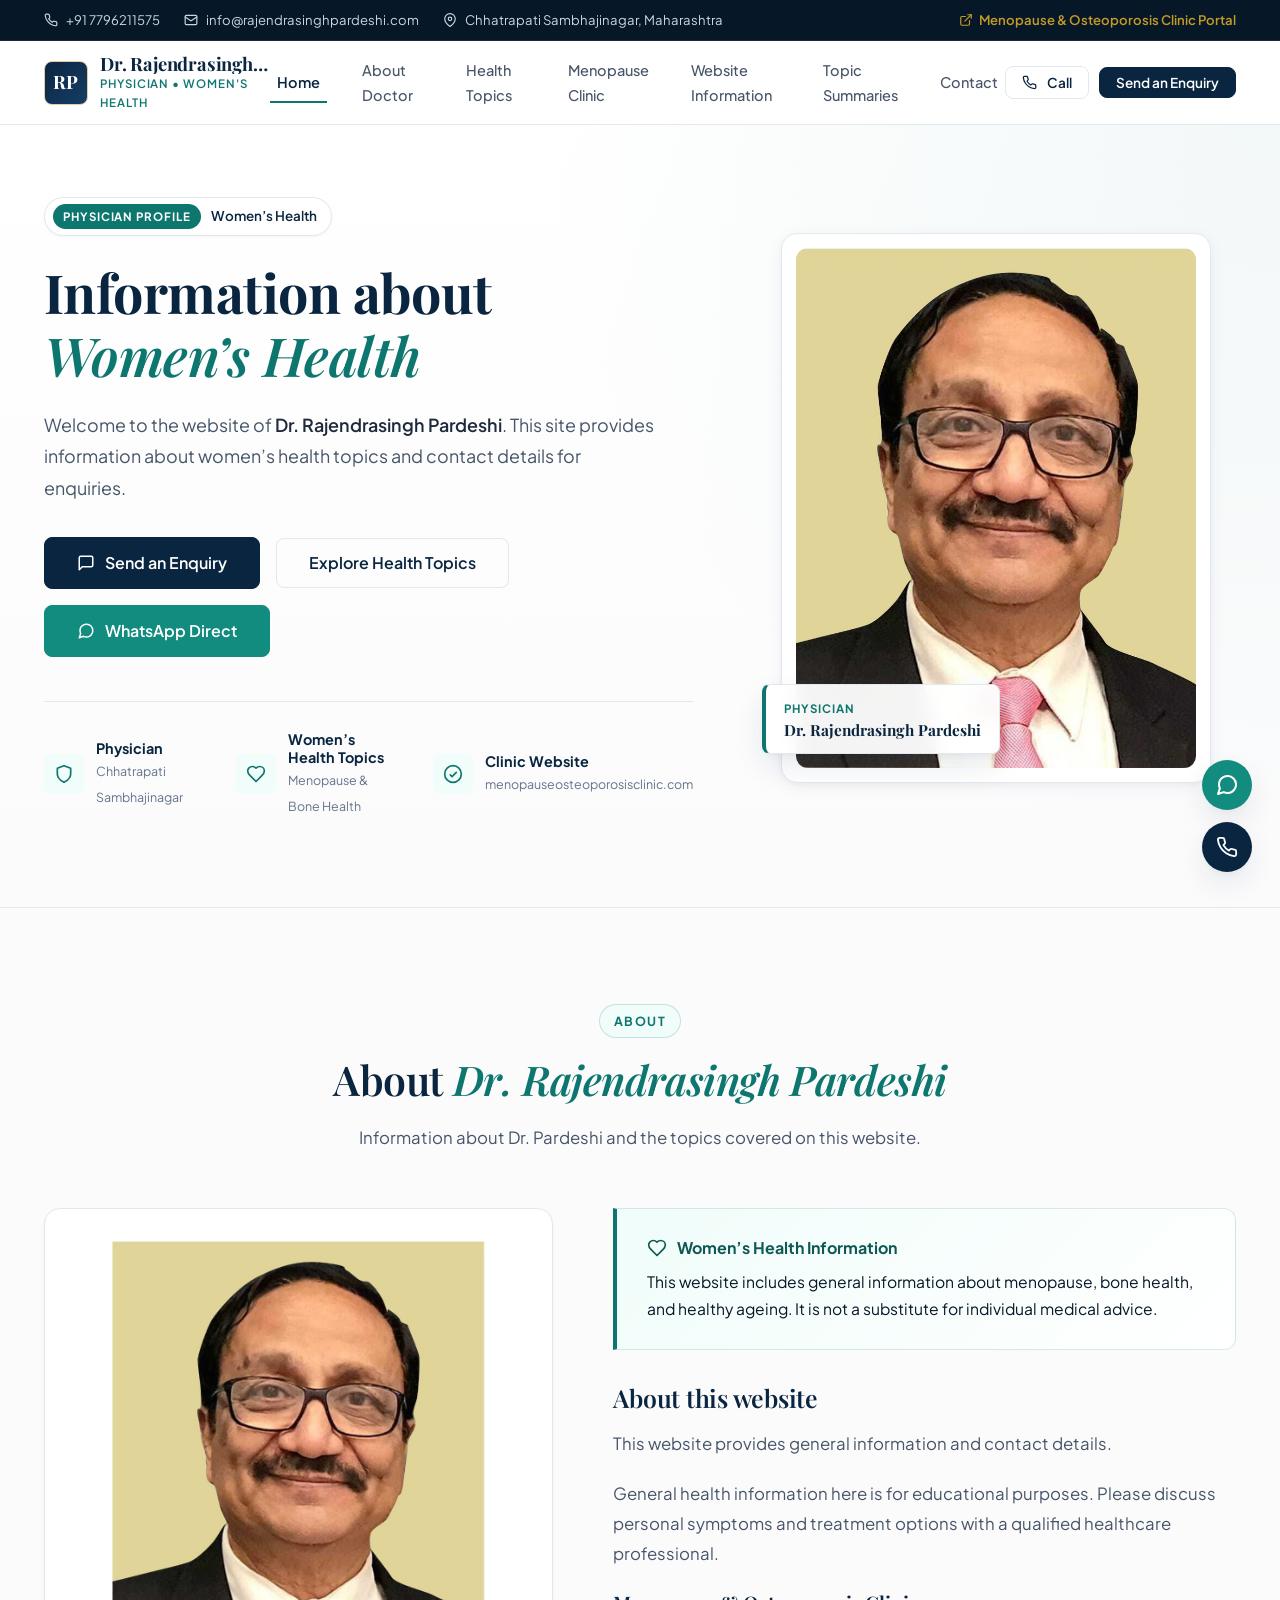
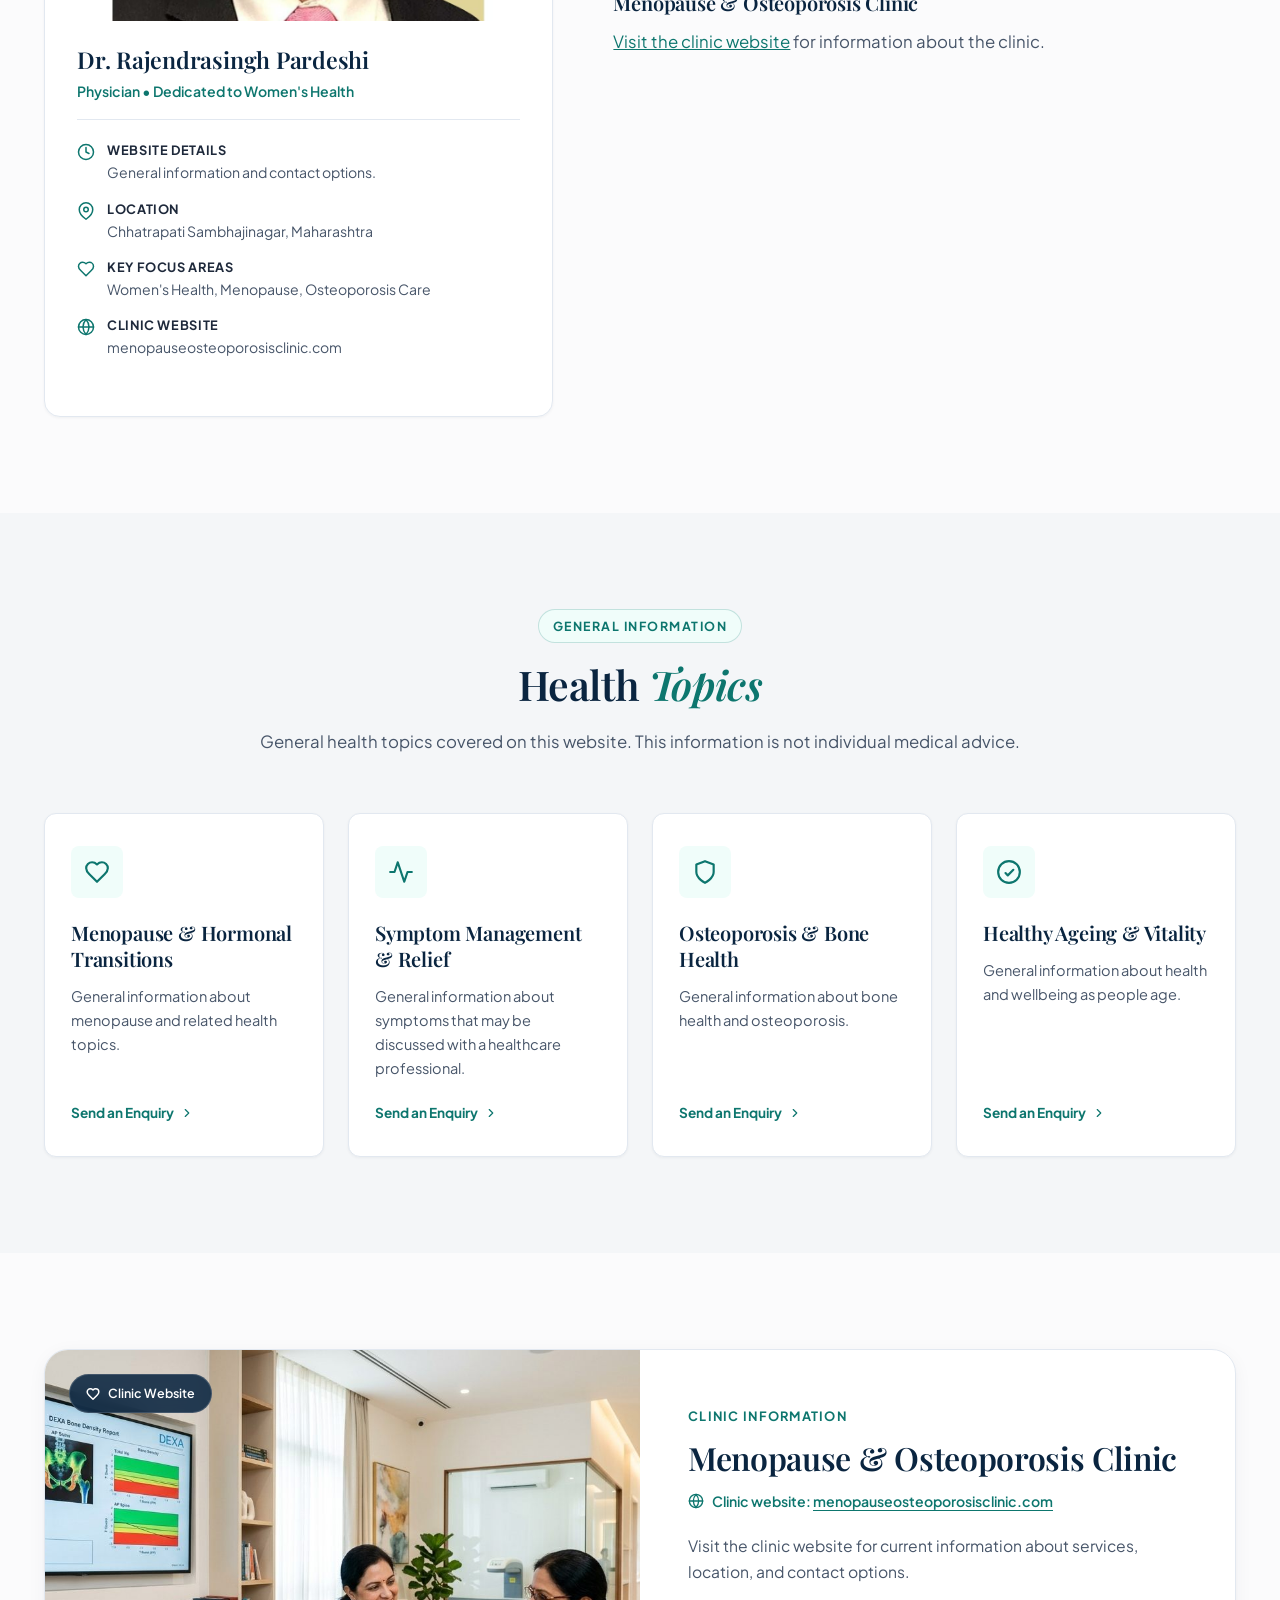
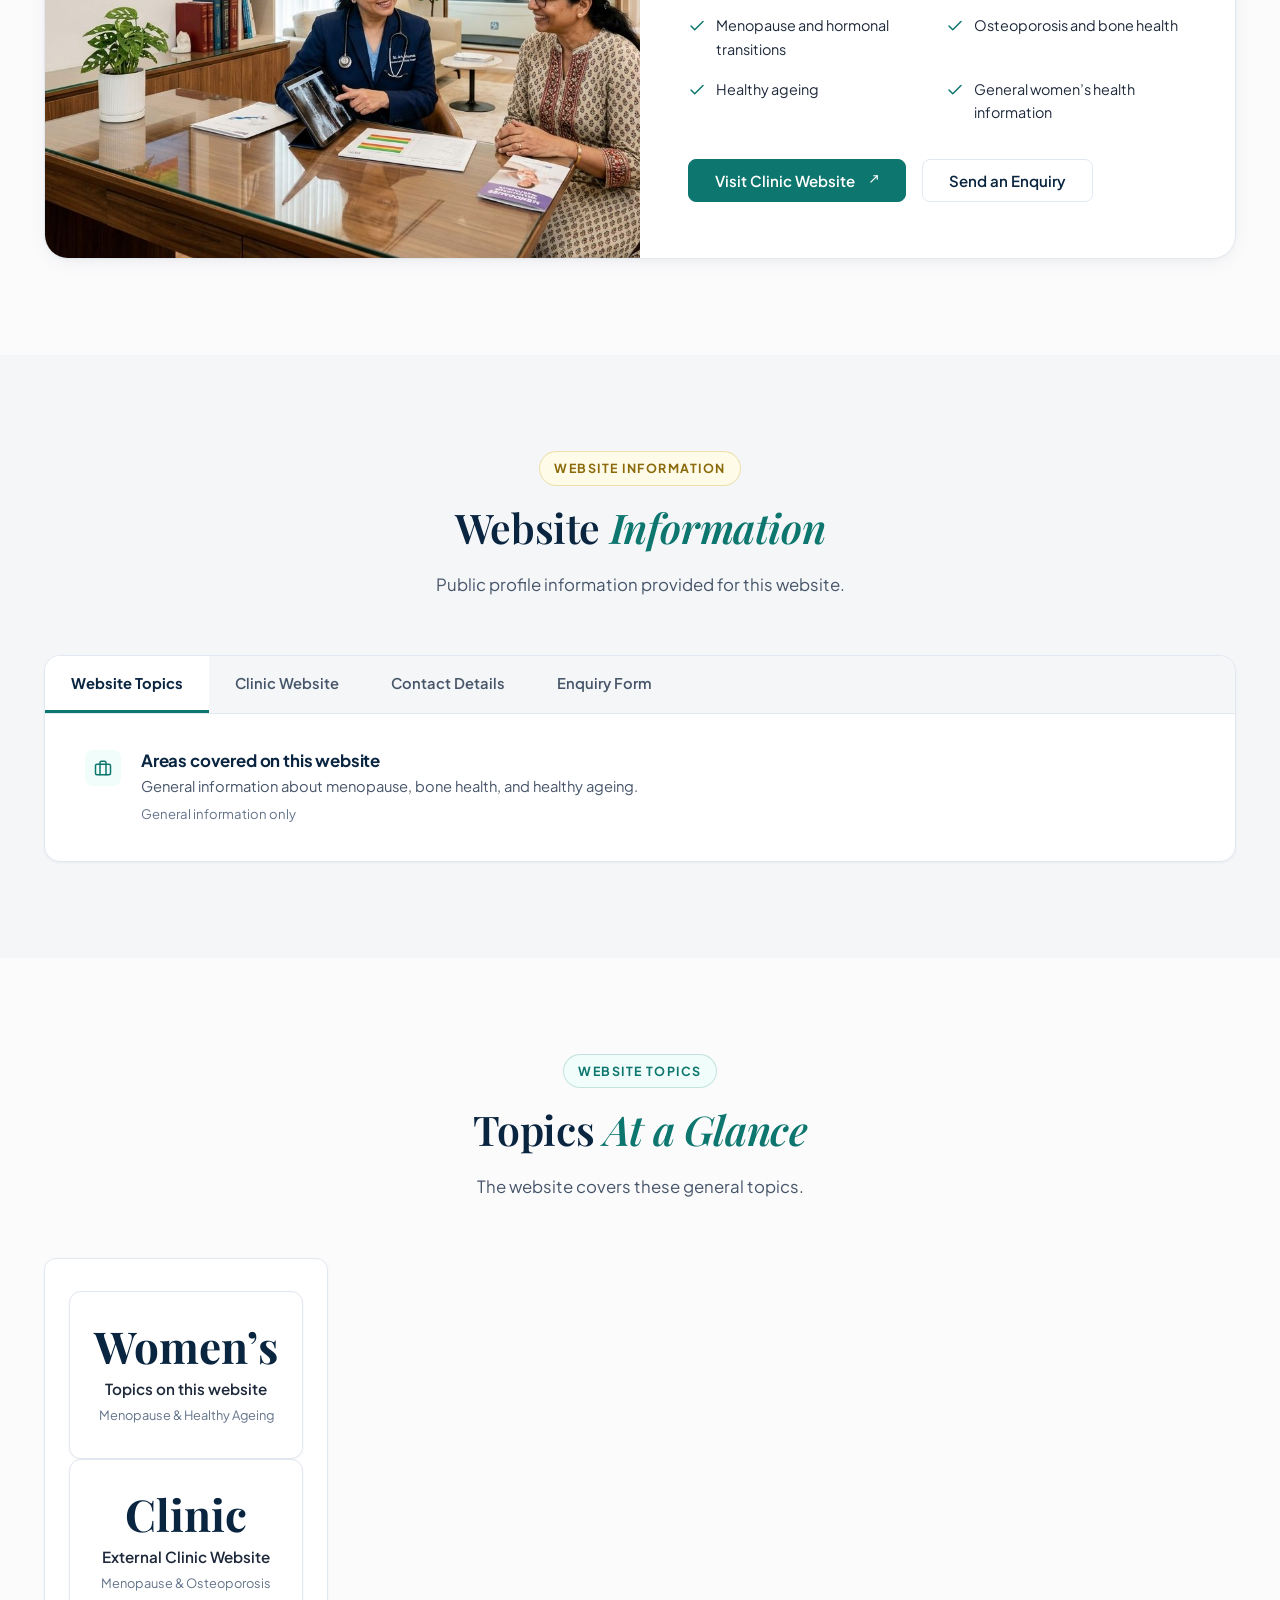
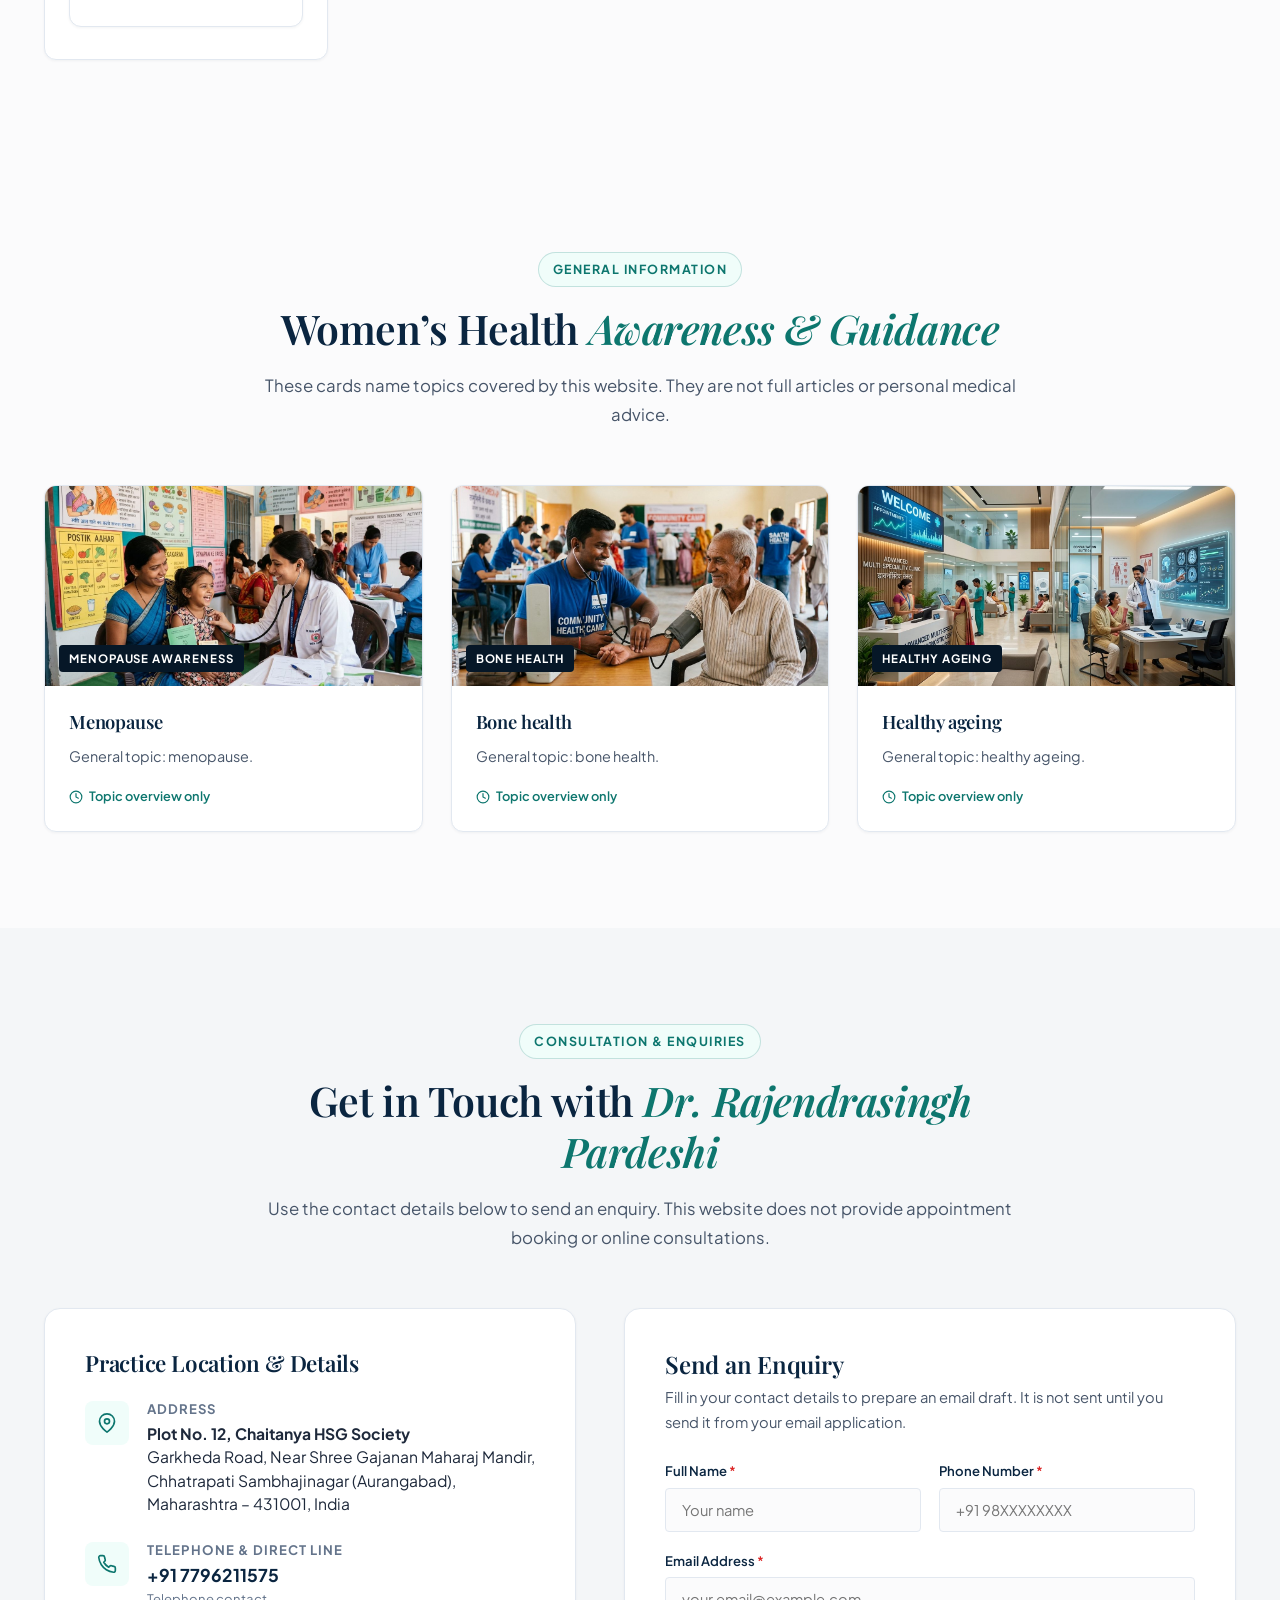
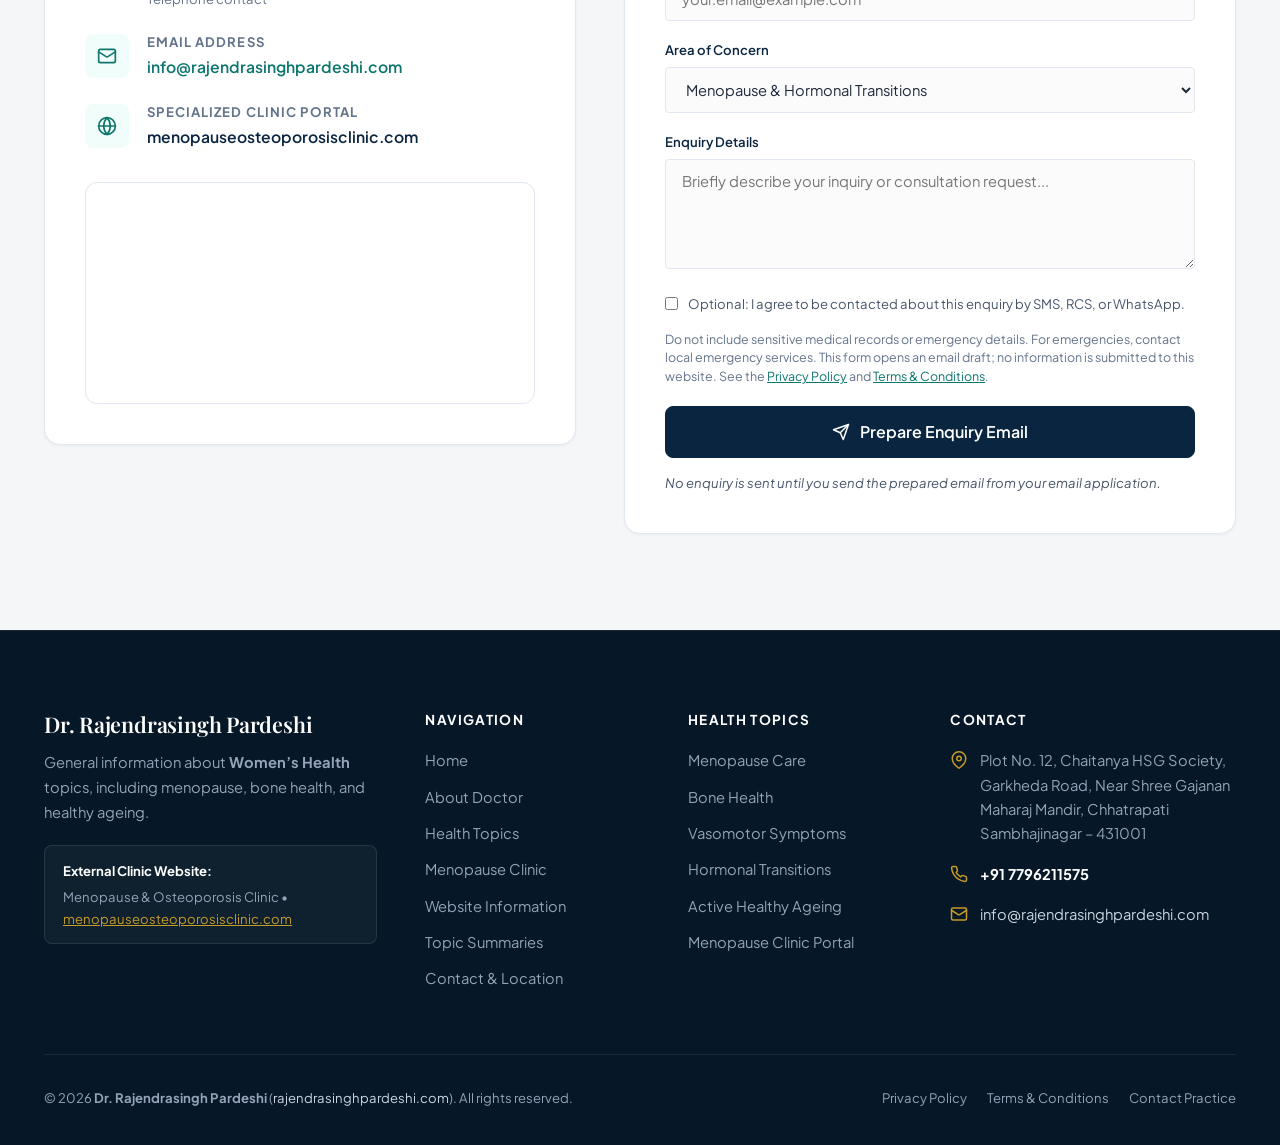
==== commit a7ce48a0: "Finalize website content and QA" ====
--- a/index.html
+++ b/index.html
@@ -5,74 +5,45 @@
   <meta charset="UTF-8" />
   <meta name="viewport" content="width=device-width, initial-scale=1.0" />
   <script>document.documentElement.classList.remove('no-js');</script>
-  <title>Dr. Rajendrasingh Pardeshi | Physician Dedicated to Women's Health</title>
-
-  <!-- SEO Meta Tags -->
+  <title>Dr. Rajendrasingh Pardeshi | Women&rsquo;s Health Information</title>
+
   <meta name="description"
-    content="Official personal website of Dr. Rajendrasingh Pardeshi. Physician dedicated to Women's Health, Menopause Management, Osteoporosis Awareness, and founder of the Menopause &amp; Osteoporosis Clinic in Chhatrapati Sambhajinagar." />
-  <meta name="keywords"
-    content="Dr Rajendrasingh Pardeshi, Rajendrasingh Pardeshi, Women's Health physician, Menopause specialist Chhatrapati Sambhajinagar, Osteoporosis care Aurangabad, Menopause and Osteoporosis Clinic, rajendrasinghpardeshi.com, menopauseosteoporosisclinic.com" />
+    content="Website of Dr. Rajendrasingh Pardeshi with general information about menopause, bone health, healthy ageing, and contact details." />
   <meta name="author" content="Dr. Rajendrasingh Pardeshi" />
-  <link rel="canonical" href="https://rajendrasinghpardeshi.com" />
-
-  <!-- OpenGraph / Social Media -->
-  <meta property="og:title" content="Dr. Rajendrasingh Pardeshi | Physician Dedicated to Women's Health" />
-  <!-- DOCTOR: Please confirm professional designation (e.g., Senior Physician, Gynecologist & Obstetrician) -->
+  <link rel="canonical" href="https://rajendrasinghpardeshi.com/" />
+
+  <meta property="og:title" content="Dr. Rajendrasingh Pardeshi | Women&rsquo;s Health Information" />
   <meta property="og:description"
-    content="Physician committed to advancing Women's Health, Menopause Care, and Healthy Ageing. Founder of Menopause &amp; Osteoporosis Clinic, Chhatrapati Sambhajinagar." />
+    content="General information and contact details for Dr. Rajendrasingh Pardeshi." />
   <meta property="og:type" content="website" />
-  <meta property="og:url" content="https://rajendrasinghpardeshi.com" />
+  <meta property="og:url" content="https://rajendrasinghpardeshi.com/" />
   <meta property="og:image" content="https://rajendrasinghpardeshi.com/assets/images/rajendrasingh_pardeshi.jpg" />
-
-  <!-- Google Fonts: Playfair Display (Headings) & Plus Jakarta Sans (Clean Modern Body) -->
+  <meta property="og:image:alt" content="Portrait of Dr. Rajendrasingh Pardeshi" />
+
   <link rel="preconnect" href="https://fonts.googleapis.com" />
   <link rel="preconnect" href="https://fonts.gstatic.com" crossorigin />
-  <link
+    <link
     href="https://fonts.googleapis.com/css2?family=Playfair+Display:ital,wght@0,600;0,700;1,600&family=Plus+Jakarta+Sans:wght@400;500;600;700&display=swap"
     rel="stylesheet" />
 
-  <!-- Main Stylesheet -->
-  <link rel="stylesheet" href="assets/stylee/style.css" />
-
-  <!-- Structured Data JSON-LD (Schema.org / Physician) -->
+  <link rel="stylesheet" href="assets/stylee/style.css?v=20261117-5" />
+
   <script type="application/ld+json">
   {
     "@context": "https://schema.org",
-    "@type": "Physician",
+    "@type": "Person",
     "name": "Dr. Rajendrasingh Pardeshi",
-    "url": "https://rajendrasinghpardeshi.com",
+    "url": "https://rajendrasinghpardeshi.com/",
     "image": "https://rajendrasinghpardeshi.com/assets/images/rajendrasingh_pardeshi.jpg",
     "telephone": "+91 7796211575",
-    "email": "info@rajendrasinghpardeshi.com",
-    "jobTitle": "Physician",
-    "medicalSpecialty": [
-      "Women's Health",
-      "Menopause Management",
-      "Osteoporosis Care"
-    ],
-    "description": "Physician dedicated to Women's Health and founder of the Menopause & Osteoporosis Clinic in Chhatrapati Sambhajinagar, Maharashtra.",
-    "address": {
-      "@type": "PostalAddress",
-      "streetAddress": "Plot No. 12, Chaitanya HSG Society, Garkheda Road, Near Shree Gajanan Maharaj Mandir",
-      "addressLocality": "Chhatrapati Sambhajinagar",
-      "addressRegion": "Maharashtra",
-      "postalCode": "431001",
-      "addressCountry": "IN"
-    },
-    "sameAs": [
-      "https://menopauseosteoporosisclinic.com"
-    ]
+    "email": "info@rajendrasinghpardeshi.com"
   }
   </script>
 </head>
 
 <body>
-  <!-- Accessibility Skip Navigation Link -->
   <a href="#main-content" class="skip-link">Skip to main content</a>
 
-  <!-- ==========================================================================
-       TOP CLINICAL CONTACT BAR
-       ========================================================================== -->
   <div class="topbar">
     <div class="container topbar-inner">
       <div class="topbar-info">
@@ -98,43 +69,35 @@
     </div>
   </div>
 
-  <!-- ==========================================================================
-       PRIMARY STICKY NAVIGATION HEADER
-       ========================================================================== -->
   <header class="main-header" id="mainHeader">
     <div class="container header-inner">
-      <!-- Doctor Brand -->
       <a href="#home" class="brand-block" aria-label="Dr. Rajendrasingh Pardeshi - Home">
         <div class="brand-emblem" aria-hidden="true">RP</div>
         <div class="brand-info">
           <span class="brand-name">Dr. Rajendrasingh Pardeshi</span>
-          <!-- DOCTOR: Please confirm professional designation (e.g., Senior Physician, Gynecologist & Obstetrician) -->
           <span class="brand-subtitle">Physician &bull; Women's Health</span>
         </div>
       </a>
 
-      <!-- Main Navigation Menu -->
       <nav class="main-nav" id="mainNav" aria-label="Main Navigation">
         <a href="#home" class="nav-link active">Home</a>
         <a href="#about" class="nav-link">About Doctor</a>
-        <a href="#focus" class="nav-link">Areas of Clinical Focus</a>
+        <a href="#focus" class="nav-link">Health Topics</a>
         <a href="#clinic" class="nav-link">Menopause Clinic</a>
-        <a href="#credentials" class="nav-link">Professional Profile</a>
-        <a href="#education" class="nav-link">Education &amp; Guidance</a>
+        <a href="#credentials" class="nav-link">Website Information</a>
+        <a href="#education" class="nav-link">Topic Summaries</a>
         <a href="#contact" class="nav-link">Contact</a>
       </nav>
 
-      <!-- Action Group -->
       <div class="header-cta-group">
         <a href="tel:+917796211575" class="btn btn-outline btn-sm">
           <svg width="15" height="15" viewBox="0 0 24 24" fill="none" stroke="currentColor" stroke-width="2" stroke-linecap="round" stroke-linejoin="round"><path d="M22 16.92v3a2 2 0 0 1-2.18 2 19.79 19.79 0 0 1-8.63-3.07 19.5 19.5 0 0 1-6-6 19.79 19.79 0 0 1-3.07-8.67A2 2 0 0 1 4.11 2h3a2 2 0 0 1 2 1.72c.127.96.362 1.903.7 2.81a2 2 0 0 1-.45 2.11L8.09 9.91a16 16 0 0 0 6 6l1.27-1.27a2 2 0 0 1 2.11-.45c.907.338 1.85.573 2.81.7A2 2 0 0 1 22 16.92z"/></svg>
           Call
         </a>
         <a href="#contact" class="btn btn-primary btn-sm">
-          Consultation
+          Send an Enquiry
         </a>
-        <!-- Mobile Toggle Button -->
-        <button class="mobile-menu-btn" id="mobileMenuToggle" aria-label="Toggle menu" aria-expanded="false">
+        <button class="mobile-menu-btn" id="mobileMenuToggle" type="button" aria-label="Open menu" aria-controls="mainNav" aria-expanded="false">
           <svg width="24" height="24" viewBox="0 0 24 24" fill="none" stroke="currentColor" stroke-width="2" stroke-linecap="round"><line x1="3" y1="6" x2="21" y2="6"/><line x1="3" y1="12" x2="21" y2="12"/><line x1="3" y1="18" x2="21" y2="18"/></svg>
         </button>
       </div>
@@ -142,35 +105,30 @@
   </header>
 
   <main id="main-content">
-    <!-- ==========================================================================
-         HERO SECTION (Split Layout with Editorial Composition)
-         ========================================================================== -->
     <section class="hero-section" id="home">
       <div class="container">
         <div class="hero-grid">
-          <!-- Left Column: Copy & CTAs -->
           <div class="hero-copy-wrapper reveal-left">
             <div class="hero-eyebrow-pill">
               <span class="hero-pill-badge">Physician Profile</span>
-              <span class="hero-pill-text">Dedicated Practice &bull; Women&rsquo;s Health Initiative</span>
+              <span class="hero-pill-text">Women&rsquo;s Health</span>
             </div>
 
             <h1 class="hero-headline">
-              Compassionate Clinical Leadership, Devoted to <span>Women&rsquo;s Health</span>
+              Information about <span>Women&rsquo;s Health</span>
             </h1>
 
             <p class="hero-summary">
-              Welcome to the official practice portal of <strong>Dr. Rajendrasingh Pardeshi</strong>. With extensive experience in medical practice, Dr. Rajendrasingh is committed to advancing women's clinical care—establishing the specialized <strong>Menopause &amp; Osteoporosis Clinic</strong> in Chhatrapati Sambhajinagar to bring specialized hormonal guidance, bone health preservation, and dignity to healthy ageing.
-              <!-- DOCTOR: Please confirm exact years of experience -->
+              Welcome to the website of <strong>Dr. Rajendrasingh Pardeshi</strong>. This site provides information about women&rsquo;s health topics and contact details for enquiries.
             </p>
 
             <div class="hero-cta-row">
               <a href="#contact" class="btn btn-primary btn-lg">
                 <svg width="18" height="18" viewBox="0 0 24 24" fill="none" stroke="currentColor" stroke-width="2" stroke-linecap="round" stroke-linejoin="round"><path d="M21 15a2 2 0 0 1-2 2H7l-4 4V5a2 2 0 0 1 2-2h14a2 2 0 0 1 2 2z"/></svg>
-                Book a Consultation
+                Send an Enquiry
               </a>
               <a href="#focus" class="btn btn-outline btn-lg">
-                Explore Clinical Focus
+                Explore Health Topics
               </a>
               <a href="https://wa.me/917796211575?text=Hello%20Dr.%20Rajendrasingh%20Pardeshi%20-%20I%20would%20like%20to%20inquire%20regarding%20a%20consultation"
                 target="_blank" rel="noopener noreferrer" class="btn btn-whatsapp btn-lg" aria-label="Contact Dr. Pardeshi on WhatsApp">
@@ -179,16 +137,14 @@
               </a>
             </div>
 
-            <!-- Verified Credibility Indicators -->
             <div class="hero-credibility-strip">
               <div class="hero-cred-item">
                 <div class="hero-cred-icon">
                   <svg width="20" height="20" viewBox="0 0 24 24" fill="none" stroke="currentColor" stroke-width="2" stroke-linecap="round" stroke-linejoin="round"><path d="M12 22s8-4 8-10V5l-8-3-8 3v7c0 6 8 10 8 10z"/></svg>
                 </div>
                 <div class="hero-cred-text">
-                  <strong>Extensive Experience</strong>
-                  <!-- DOCTOR: Please confirm exact years of experience -->
-                  <span>Senior Clinical Practice</span>
+                  <strong>Physician</strong>
+                  <span>Chhatrapati Sambhajinagar</span>
                 </div>
               </div>
 
@@ -197,7 +153,7 @@
                   <svg width="20" height="20" viewBox="0 0 24 24" fill="none" stroke="currentColor" stroke-width="2" stroke-linecap="round" stroke-linejoin="round"><path d="M19 14c1.49-1.46 3-3.21 3-5.5A5.5 5.5 0 0 0 16.5 3c-1.76 0-3 .5-4.5 2-1.5-1.5-2.74-2-4.5-2A5.5 5.5 0 0 0 2 8.5c0 2.3 1.5 4.05 3 5.5l7 7Z"/></svg>
                 </div>
                 <div class="hero-cred-text">
-                  <strong>Focused Women's Care</strong>
+                  <strong>Women&rsquo;s Health Topics</strong>
                   <span>Menopause &amp; Bone Health</span>
                 </div>
               </div>
@@ -207,20 +163,19 @@
                   <svg width="20" height="20" viewBox="0 0 24 24" fill="none" stroke="currentColor" stroke-width="2" stroke-linecap="round" stroke-linejoin="round"><circle cx="12" cy="12" r="10"/><path d="m16 10-5.12 5.12-2.12-2.12"/></svg>
                 </div>
                 <div class="hero-cred-text">
-                  <strong>Dedicated Clinic</strong>
+                  <strong>Clinic Website</strong>
                   <span>menopauseosteoporosisclinic.com</span>
                 </div>
               </div>
             </div>
           </div>
 
-          <!-- Right Column: Professional Portrait Frame -->
           <div class="hero-media-wrapper reveal-right">
             <div class="hero-portrait-frame">
               <div class="hero-image-box">
                 <img src="assets/images/rajendrasingh_pardeshi.jpg"
-                  alt="Portrait of Dr. Rajendrasingh Pardeshi - Physician"
-                  loading="eager" fetchpriority="high" width="400" height="520" />
+                  alt="Portrait of Dr. Rajendrasingh Pardeshi"
+                  loading="eager" fetchpriority="high" width="1024" height="1024" />
               </div>
               <div class="hero-portrait-badge">
                 <div class="badge-caption">Physician</div>
@@ -232,25 +187,21 @@
       </div>
     </section>
 
-    <!-- ==========================================================================
-         PROFESSIONAL INTRODUCTION (Editorial Layout inspired by Lilavati Profile)
-         ========================================================================== -->
     <section class="section" id="about">
       <div class="container">
         <div class="section-header reveal">
-          <span class="eyebrow-tag">Professional Biography</span>
+          <span class="eyebrow-tag">About</span>
           <h2 class="section-title">About <span>Dr. Rajendrasingh Pardeshi</span></h2>
           <p class="section-desc">
-            A physician with extensive committed service in Maharashtra, recognized for patient-centered medical ethics and clinical leadership.
+            Information about Dr. Pardeshi and the topics covered on this website.
           </p>
         </div>
 
         <div class="doctor-editorial-grid">
-          <!-- Sticky Profile Summary Card -->
           <div class="editorial-sidebar-card reveal-left">
             <div class="sidebar-doctor-portrait">
               <img src="assets/images/rajendrasingh_pardeshi.jpg"
-                alt="Dr. Rajendrasingh Pardeshi - Consultation & Care" loading="lazy" />
+                alt="Portrait of Dr. Rajendrasingh Pardeshi" loading="lazy" width="1024" height="1024" />
             </div>
             <h3 class="sidebar-doctor-name">Dr. Rajendrasingh Pardeshi</h3>
             <p class="sidebar-doctor-spec">Physician &bull; Dedicated to Women's Health</p>
@@ -259,9 +210,8 @@
               <div class="sidebar-meta-item">
                 <svg width="18" height="18" viewBox="0 0 24 24" fill="none" stroke="currentColor" stroke-width="2" stroke-linecap="round" stroke-linejoin="round"><circle cx="12" cy="12" r="10"/><polyline points="12 6 12 12 16 14"/></svg>
                 <div>
-                  <strong>Clinical Experience</strong>
-                  <span>Extensive Active Medical Practice</span>
-                  <!-- DOCTOR: Please confirm exact years of experience -->
+                  <strong>Website details</strong>
+                  <span>General information and contact options.</span>
                 </div>
               </div>
 
@@ -284,51 +234,41 @@
               <div class="sidebar-meta-item">
                 <svg width="18" height="18" viewBox="0 0 24 24" fill="none" stroke="currentColor" stroke-width="2" stroke-linecap="round" stroke-linejoin="round"><circle cx="12" cy="12" r="10"/><line x1="2" y1="12" x2="22" y2="12"/><path d="M12 2a15.3 15.3 0 0 1 4 10 15.3 15.3 0 0 1-4 10 15.3 15.3 0 0 1-4-10 15.3 15.3 0 0 1 4-10z"/></svg>
                 <div>
-                  <strong>Specialized Clinic</strong>
+                  <strong>Clinic Website</strong>
                   <span>menopauseosteoporosisclinic.com</span>
                 </div>
               </div>
             </div>
 
-            <a href="tel:+917796211575" class="btn btn-primary" style="width: 100%;">
-              <svg width="16" height="16" viewBox="0 0 24 24" fill="none" stroke="currentColor" stroke-width="2" stroke-linecap="round" stroke-linejoin="round"><path d="M22 16.92v3a2 2 0 0 1-2.18 2 19.79 19.79 0 0 1-8.63-3.07 19.5 19.5 0 0 1-6-6 19.79 19.79 0 0 1-3.07-8.67A2 2 0 0 1 4.11 2h3a2 2 0 0 1 2 1.72c.127.96.362 1.903.7 2.81a2 2 0 0 1-.45 2.11L8.09 9.91a16 16 0 0 0 6 6l1.27-1.27a2 2 0 0 1 2.11-.45c.907.338 1.85.573 2.81.7A2 2 0 0 1 22 16.92z"/></svg>
-              Direct Consultation Line
-            </a>
-          </div>
-
-          <!-- Editorial Narrative -->
+          </div>
+
           <div class="editorial-main-content reveal-right">
-            <!-- Dedicated Mission Callout -->
             <div class="editorial-callout-box">
               <div class="editorial-callout-title">
                 <svg width="20" height="20" viewBox="0 0 24 24" fill="none" stroke="currentColor" stroke-width="2" stroke-linecap="round" stroke-linejoin="round"><path d="M19 14c1.49-1.46 3-3.21 3-5.5A5.5 5.5 0 0 0 16.5 3c-1.76 0-3 .5-4.5 2-1.5-1.5-2.74-2-4.5-2A5.5 5.5 0 0 0 2 8.5c0 2.3 1.5 4.05 3 5.5l7 7Z"/></svg>
-                Core Clinical Mission: Advancing Women&rsquo;s Health
+                Women&rsquo;s Health Information
               </div>
               <p class="editorial-callout-text">
-                Dr. Rajendrasingh Pardeshi has dedicated his clinical focus to addressing the often overlooked transitions in a woman&rsquo;s life—specifically perimenopause, menopause, and age-related bone density loss. His practice aims to bridge this care gap through dignified, evidence-informed consultation, comprehensive symptom management, and long-term osteoporosis prevention.
+                This website includes general information about menopause, bone health, and healthy ageing. It is not a substitute for individual medical advice.
               </p>
             </div>
 
             <div class="editorial-narrative">
               <h3 style="font-size: 1.55rem; color: var(--color-primary); margin-bottom: 16px;">
-                Decades of Dedicated Medical Stewardship
+                About this website
               </h3>
               <p>
-                Throughout extensive years in active clinical medicine, Dr. Rajendrasingh Pardeshi has upheld the core tenets of clinical thoroughness, ethical medicine, and deep empathy for patients and their families in Chhatrapati Sambhajinagar and across the region.
+                This website provides general information and contact details.
               </p>
               <p>
-                His medical philosophy emphasizes that clinical care must extend beyond episodic prescriptions. It requires establishing genuine trust, understanding subtle physiological shifts, and empowering patients with clear knowledge regarding hormonal transitions, lifestyle adaptations, and musculoskeletal resilience.
-              </p>
-
-              <div class="editorial-quote">
-                &ldquo;True medicine is not just about alleviating immediate symptoms; it is about providing compassionate, long-term guidance so that women can navigate midlife and ageing with strength, confidence, and vibrant health.&rdquo;
-              </div>
+                General health information here is for educational purposes. Please discuss personal symptoms and treatment options with a qualified healthcare professional.
+              </p>
 
               <h4 style="font-size: 1.25rem; color: var(--color-primary); margin-bottom: 12px;">
-                The Menopause &amp; Osteoporosis Clinic Initiative
+                Menopause &amp; Osteoporosis Clinic
               </h4>
               <p>
-                Recognizing the pressing need for dedicated healthcare spaces focused on midlife women, Dr. Pardeshi founded the specialized Menopause &amp; Osteoporosis Clinic (<a href="https://menopauseosteoporosisclinic.com" target="_blank" rel="noopener noreferrer" style="color: var(--color-secondary); text-decoration: underline;">menopauseosteoporosisclinic.com</a>). The clinic provides structured screening for bone fragility, comprehensive symptom relief for vasomotor complaints, and personalized therapeutic regimens for active, healthy ageing.
+                <a href="https://menopauseosteoporosisclinic.com" target="_blank" rel="noopener noreferrer" style="color: var(--color-secondary); text-decoration: underline;">Visit the clinic website</a> for information about the clinic.
               </p>
             </div>
           </div>
@@ -336,76 +276,69 @@
       </div>
     </section>
 
-    <!-- ==========================================================================
-         AREAS OF CLINICAL FOCUS (Structured Service Cards)
-         ========================================================================== -->
     <section class="section section-alt" id="focus">
       <div class="container">
         <div class="section-header reveal">
-          <span class="eyebrow-tag">Specialized Practice</span>
-          <h2 class="section-title">Areas of <span>Clinical Focus</span></h2>
+          <span class="eyebrow-tag">General Information</span>
+          <h2 class="section-title">Health <span>Topics</span></h2>
           <p class="section-desc">
-            Evidence-informed medical care and patient guidance designed specifically around the hormonal, musculoskeletal, and general health needs of women.
+            General health topics covered on this website. This information is not individual medical advice.
           </p>
         </div>
 
         <div class="focus-cards-grid stagger-children">
-          <!-- Focus 1: Menopause Management -->
           <div class="focus-card">
             <div class="focus-card-icon" aria-hidden="true">
               <svg width="26" height="26" viewBox="0 0 24 24" fill="none" stroke="currentColor" stroke-width="2" stroke-linecap="round" stroke-linejoin="round"><path d="M19 14c1.49-1.46 3-3.21 3-5.5A5.5 5.5 0 0 0 16.5 3c-1.76 0-3 .5-4.5 2-1.5-1.5-2.74-2-4.5-2A5.5 5.5 0 0 0 2 8.5c0 2.3 1.5 4.05 3 5.5l7 7Z"/></svg>
             </div>
             <h3 class="focus-card-title">Menopause &amp; Hormonal Transitions</h3>
             <p class="focus-card-desc">
-              Clinical guidance through perimenopause, surgical menopause, and natural menopause. Personalized evaluation of vasomotor symptoms, emotional changes, and metabolic fluctuations.
+              General information about menopause and related health topics.
             </p>
             <a href="#contact" class="focus-card-link">
-              Consult On This Focus
+              Send an Enquiry
               <svg width="14" height="14" viewBox="0 0 24 24" fill="none" stroke="currentColor" stroke-width="2" stroke-linecap="round" stroke-linejoin="round"><polyline points="9 18 15 12 9 6"/></svg>
             </a>
           </div>
 
-          <!-- Focus 2: Menopause Symptom Care -->
           <div class="focus-card">
             <div class="focus-card-icon" aria-hidden="true">
               <svg width="26" height="26" viewBox="0 0 24 24" fill="none" stroke="currentColor" stroke-width="2" stroke-linecap="round" stroke-linejoin="round"><path d="M22 12h-4l-3 9L9 3l-3 9H2"/></svg>
             </div>
             <h3 class="focus-card-title">Symptom Management &amp; Relief</h3>
             <p class="focus-card-desc">
-              Structured clinical alleviation of sleep disturbances, night sweats, fatigue, palpitations, and mood transitions through evidence-based lifestyle, nutrition, and medical protocols.
+              General information about symptoms that may be discussed with a healthcare professional.
             </p>
             <a href="#contact" class="focus-card-link">
-              Consult On This Focus
+              Send an Enquiry
               <svg width="14" height="14" viewBox="0 0 24 24" fill="none" stroke="currentColor" stroke-width="2" stroke-linecap="round" stroke-linejoin="round"><polyline points="9 18 15 12 9 6"/></svg>
             </a>
           </div>
 
-          <!-- Focus 3: Osteoporosis & Bone Health -->
           <div class="focus-card">
             <div class="focus-card-icon" aria-hidden="true">
               <svg width="26" height="26" viewBox="0 0 24 24" fill="none" stroke="currentColor" stroke-width="2" stroke-linecap="round" stroke-linejoin="round"><path d="M12 22s8-4 8-10V5l-8-3-8 3v7c0 6 8 10 8 10z"/></svg>
             </div>
             <h3 class="focus-card-title">Osteoporosis &amp; Bone Health</h3>
             <p class="focus-card-desc">
-              Comprehensive bone mineral density screening, fracture risk assessment, calcium and vitamin D optimization, and therapeutic regimens to counter osteoporosis and maintain mobility.
+              General information about bone health and osteoporosis.
             </p>
             <a href="#contact" class="focus-card-link">
-              Consult On This Focus
+              Send an Enquiry
               <svg width="14" height="14" viewBox="0 0 24 24" fill="none" stroke="currentColor" stroke-width="2" stroke-linecap="round" stroke-linejoin="round"><polyline points="9 18 15 12 9 6"/></svg>
             </a>
           </div>
 
-          <!-- Focus 4: Healthy Ageing & Wellness -->
           <div class="focus-card">
             <div class="focus-card-icon" aria-hidden="true">
               <svg width="26" height="26" viewBox="0 0 24 24" fill="none" stroke="currentColor" stroke-width="2" stroke-linecap="round" stroke-linejoin="round"><circle cx="12" cy="12" r="10"/><path d="m16 10-5.12 5.12-2.12-2.12"/></svg>
             </div>
             <h3 class="focus-card-title">Healthy Ageing &amp; Vitality</h3>
             <p class="focus-card-desc">
-              Proactive guidance supporting cardiovascular vitality, joint health, posture stabilization, and personalized physical activity to ensure sustained well-being through every stage of life.
+              General information about health and wellbeing as people age.
             </p>
             <a href="#contact" class="focus-card-link">
-              Consult On This Focus
+              Send an Enquiry
               <svg width="14" height="14" viewBox="0 0 24 24" fill="none" stroke="currentColor" stroke-width="2" stroke-linecap="round" stroke-linejoin="round"><polyline points="9 18 15 12 9 6"/></svg>
             </a>
           </div>
@@ -413,53 +346,48 @@
       </div>
     </section>
 
-    <!-- ==========================================================================
-         SPOTLIGHT: MENOPAUSE & OSTEOPOROSIS CLINIC
-         ========================================================================== -->
     <section class="section" id="clinic">
       <div class="container">
         <div class="clinic-spotlight-card reveal">
           <div class="clinic-spotlight-grid">
-            <!-- Left: Real Clinic Facility Image -->
             <div class="clinic-media-pane">
               <img src="assets/images/menopause_clinic.jpg"
-                alt="Menopause &amp; Osteoporosis Clinic Facility Consultation Room" loading="lazy" />
+                alt="Interior shown on the Menopause &amp; Osteoporosis Clinic website" loading="lazy" width="1376" height="768" />
               <div class="clinic-overlay-badge">
                 <svg width="14" height="14" viewBox="0 0 24 24" fill="none" stroke="currentColor" stroke-width="2.5" stroke-linecap="round" stroke-linejoin="round"><path d="M19 14c1.49-1.46 3-3.21 3-5.5A5.5 5.5 0 0 0 16.5 3c-1.76 0-3 .5-4.5 2-1.5-1.5-2.74-2-4.5-2A5.5 5.5 0 0 0 2 8.5c0 2.3 1.5 4.05 3 5.5l7 7Z"/></svg>
-                Specialized Clinical Center
-              </div>
-            </div>
-
-            <!-- Right: Clinic Information & Focus Pillars -->
+                Clinic Website
+              </div>
+            </div>
+
             <div class="clinic-details-pane">
-              <div class="clinic-eyebrow">Dedicated Healthcare Offering</div>
+              <div class="clinic-eyebrow">Clinic Information</div>
               <h2 class="clinic-title">Menopause &amp; Osteoporosis Clinic</h2>
               
               <div class="clinic-portal-pill">
                 <svg width="16" height="16" viewBox="0 0 24 24" fill="none" stroke="currentColor" stroke-width="2" stroke-linecap="round" stroke-linejoin="round"><circle cx="12" cy="12" r="10"/><line x1="2" y1="12" x2="22" y2="12"/><path d="M12 2a15.3 15.3 0 0 1 4 10 15.3 15.3 0 0 1-4 10 15.3 15.3 0 0 1-4-10 15.3 15.3 0 0 1 4-10z"/></svg>
-                <span>Official Clinic Website: <a href="https://menopauseosteoporosisclinic.com" target="_blank" rel="noopener noreferrer">menopauseosteoporosisclinic.com</a></span>
+                <span>Clinic website: <a href="https://menopauseosteoporosisclinic.com" target="_blank" rel="noopener noreferrer">menopauseosteoporosisclinic.com</a></span>
               </div>
 
               <p class="clinic-intro-text">
-                Founded by Dr. Rajendrasingh Pardeshi, the Menopause &amp; Osteoporosis Clinic operates as a dedicated center providing empathetic medical care, personalized health plans, and preventative screenings for women entering and navigating midlife transitions.
+                Visit the clinic website for current information about services, location, and contact options.
               </p>
 
               <div class="clinic-pillars-list">
                 <div class="pillar-item">
                   <svg width="18" height="18" viewBox="0 0 24 24" fill="none" stroke="currentColor" stroke-width="2" stroke-linecap="round" stroke-linejoin="round"><polyline points="20 6 9 17 4 12"/></svg>
-                  <span>Comprehensive Menopause Assessment</span>
+                  <span>Menopause and hormonal transitions</span>
                 </div>
                 <div class="pillar-item">
                   <svg width="18" height="18" viewBox="0 0 24 24" fill="none" stroke="currentColor" stroke-width="2" stroke-linecap="round" stroke-linejoin="round"><polyline points="20 6 9 17 4 12"/></svg>
-                  <span>Early Osteoporosis &amp; Bone Screening</span>
+                  <span>Osteoporosis and bone health</span>
                 </div>
                 <div class="pillar-item">
                   <svg width="18" height="18" viewBox="0 0 24 24" fill="none" stroke="currentColor" stroke-width="2" stroke-linecap="round" stroke-linejoin="round"><polyline points="20 6 9 17 4 12"/></svg>
-                  <span>Targeted Vasomotor Symptom Relief</span>
+                  <span>Healthy ageing</span>
                 </div>
                 <div class="pillar-item">
                   <svg width="18" height="18" viewBox="0 0 24 24" fill="none" stroke="currentColor" stroke-width="2" stroke-linecap="round" stroke-linejoin="round"><polyline points="20 6 9 17 4 12"/></svg>
-                  <span>Musculoskeletal Vitality Coaching</span>
+                  <span>General women&rsquo;s health information</span>
                 </div>
               </div>
 
@@ -469,7 +397,7 @@
                   <svg width="14" height="14" viewBox="0 0 24 24" fill="none" stroke="currentColor" stroke-width="2" stroke-linecap="round" stroke-linejoin="round"><polyline points="15 3 21 3 21 9"/><line x1="10" y1="14" x2="21" y2="3"/></svg>
                 </a>
                 <a href="#contact" class="btn btn-outline">
-                  Schedule Clinic Consultation
+                  Send an Enquiry
                 </a>
               </div>
             </div>
@@ -478,122 +406,88 @@
       </div>
     </section>
 
-    <!-- ==========================================================================
-         PROFESSIONAL CREDENTIALS & EXPERIENCE (Structured Profile Presentation)
-         ========================================================================== -->
     <section class="section section-alt" id="credentials">
       <div class="container">
         <div class="section-header reveal">
-          <span class="eyebrow-tag gold">Medical Background</span>
-          <h2 class="section-title">Professional <span>Profile &amp; Experience</span></h2>
+          <span class="eyebrow-tag gold">Website Information</span>
+          <h2 class="section-title">Website <span>Information</span></h2>
           <p class="section-desc">
-            An overview of clinical background, institutional focus, educational foundations, and healthcare stewardship.
+            Public profile information provided for this website.
           </p>
         </div>
 
         <div class="credentials-tabs-wrap reveal">
-          <!-- Tab Navigation Bar -->
-          <div class="credentials-tab-nav" role="tablist">
-            <button class="credential-tab-btn active" data-tab="experience" role="tab" aria-selected="true" id="tab-btn-exp">
-              Clinical Experience
+          <div class="credentials-tab-nav" role="tablist" aria-label="Website information">
+            <button class="credential-tab-btn active" type="button" data-tab="topics" role="tab" aria-selected="true" aria-controls="tab-topics" tabindex="0" id="tab-btn-topics">
+              Website Topics
             </button>
-            <button class="credential-tab-btn" data-tab="education" role="tab" aria-selected="false" id="tab-btn-edu">
-              Education &amp; Background
+            <button class="credential-tab-btn" type="button" data-tab="clinic" role="tab" aria-selected="false" aria-controls="tab-clinic" tabindex="-1" id="tab-btn-clinic">
+              Clinic Website
             </button>
-            <button class="credential-tab-btn" data-tab="initiatives" role="tab" aria-selected="false" id="tab-btn-init">
-              Clinical Initiatives &amp; Leadership
+            <button class="credential-tab-btn" type="button" data-tab="contact" role="tab" aria-selected="false" aria-controls="tab-contact" tabindex="-1" id="tab-btn-contact">
+              Contact Details
             </button>
-            <button class="credential-tab-btn" data-tab="memberships" role="tab" aria-selected="false" id="tab-btn-mem">
-              Professional Associations
+            <button class="credential-tab-btn" type="button" data-tab="form" role="tab" aria-selected="false" aria-controls="tab-form" tabindex="-1" id="tab-btn-form">
+              Enquiry Form
             </button>
           </div>
 
-          <!-- Tab Content Panels -->
           <div class="credentials-tab-body">
-            <!-- Pane 1: Clinical Experience -->
-            <div class="tab-pane active" id="tab-experience" role="tabpanel" aria-labelledby="tab-btn-exp">
+            <div class="tab-pane active" id="tab-topics" role="tabpanel" aria-labelledby="tab-btn-topics" tabindex="0">
               <div class="credentials-list">
                 <div class="credential-item">
                   <div class="credential-bullet" aria-hidden="true">
                     <svg width="18" height="18" viewBox="0 0 24 24" fill="none" stroke="currentColor" stroke-width="2" stroke-linecap="round" stroke-linejoin="round"><rect x="2" y="7" width="20" height="14" rx="2" ry="2"/><path d="M16 21V5a2 2 0 0 0-2-2h-4a2 2 0 0 0-2 2v16"/></svg>
                   </div>
                   <div class="credential-item-content">
-                    <h4>Medical Physician</h4>
-                    <!-- DOCTOR: Please confirm exact years of experience -->
-                    <p>Extensive continuous clinical practice delivering compassionate, ethical medical care, diagnosis, and long-term health management in Chhatrapati Sambhajinagar and surrounding districts.</p>
-                    <div class="credential-meta-sub">Active Practice &bull; Maharashtra, India</div>
+              <h4>Areas covered on this website</h4>
+                    <p>General information about menopause, bone health, and healthy ageing.</p>
+                    <div class="credential-meta-sub">General information only</div>
                   </div>
                 </div>
 
-                <div class="credential-item">
-                  <div class="credential-bullet" aria-hidden="true">
-                    <svg width="18" height="18" viewBox="0 0 24 24" fill="none" stroke="currentColor" stroke-width="2" stroke-linecap="round" stroke-linejoin="round"><path d="M19 14c1.49-1.46 3-3.21 3-5.5A5.5 5.5 0 0 0 16.5 3c-1.76 0-3 .5-4.5 2-1.5-1.5-2.74-2-4.5-2A5.5 5.5 0 0 0 2 8.5c0 2.3 1.5 4.05 3 5.5l7 7Z"/></svg>
-                  </div>
-                  <div class="credential-item-content">
-                    <h4>Founder &bull; Menopause &amp; Osteoporosis Clinic</h4>
-                    <p>Established a specialized clinic initiative dedicated to midlife women&rsquo;s health, hormonal transition management, and active healthy ageing at Plot No. 12, Chaitanya HSG Society, Garkheda Road.</p>
-                    <div class="credential-meta-sub">Clinical Director &bull; menopauseosteoporosisclinic.com</div>
-                  </div>
-                </div>
-              </div>
-            </div>
-
-            <!-- Pane 2: Education & Background -->
-            <div class="tab-pane" id="tab-education" role="tabpanel" aria-labelledby="tab-btn-edu">
+              </div>
+            </div>
+
+            <div class="tab-pane" id="tab-clinic" role="tabpanel" aria-labelledby="tab-btn-clinic" tabindex="0" hidden>
               <div class="credentials-list">
                 <div class="credential-item">
                   <div class="credential-bullet" aria-hidden="true">
                     <svg width="18" height="18" viewBox="0 0 24 24" fill="none" stroke="currentColor" stroke-width="2" stroke-linecap="round" stroke-linejoin="round"><path d="M22 10v6M2 10l10-5 10 5-10 5z"/><path d="M6 12v5c3 3 9 3 12 0v-5"/></svg>
                   </div>
                   <div class="credential-item-content">
-                    <h4>Medical Degree &amp; Clinical Training</h4>
-                    <p>Rigorous undergraduate and graduate medical foundation followed by extensive continuing medical education focusing on adult medicine, hormonal balance, and musculoskeletal disorders.</p>
-                    <div class="credential-meta-sub">Medical qualifications and registration details to be confirmed</div>
-                    <!-- Note for Doctor: Additional verified degree titles (e.g., MBBS, MD) and university names will be updated upon doctor confirmation. -->
+                    <h4>Menopause &amp; Osteoporosis Clinic</h4>
+                    <p>Visit the clinic website for its current information.</p>
+                    <div class="credential-meta-sub"><a href="https://menopauseosteoporosisclinic.com" target="_blank" rel="noopener noreferrer">menopauseosteoporosisclinic.com</a></div>
                   </div>
                 </div>
               </div>
             </div>
 
-            <!-- Pane 3: Clinical Initiatives & Leadership -->
-            <div class="tab-pane" id="tab-initiatives" role="tabpanel" aria-labelledby="tab-btn-init">
+            <div class="tab-pane" id="tab-contact" role="tabpanel" aria-labelledby="tab-btn-contact" tabindex="0" hidden>
               <div class="credentials-list">
                 <div class="credential-item">
                   <div class="credential-bullet" aria-hidden="true">
                     <svg width="18" height="18" viewBox="0 0 24 24" fill="none" stroke="currentColor" stroke-width="2" stroke-linecap="round" stroke-linejoin="round"><path d="M12 22s8-4 8-10V5l-8-3-8 3v7c0 6 8 10 8 10z"/></svg>
                   </div>
                   <div class="credential-item-content">
-                    <h4>Advocacy for Midlife Women&rsquo;s Healthcare Awareness</h4>
-                    <p>Organizing community awareness discussions and patient education initiatives to demystify perimenopausal symptoms and break cultural taboos around bone health screening.</p>
-                    <div class="credential-meta-sub">Public Health Initiative &bull; Women's Wellness Advocacy</div>
+                    <h4>Telephone and email</h4>
+                    <p><a href="tel:+917796211575">+91 7796211575</a><br /><a href="mailto:info@rajendrasinghpardeshi.com">info@rajendrasinghpardeshi.com</a></p>
                   </div>
                 </div>
-
-                <div class="credential-item">
-                  <div class="credential-bullet" aria-hidden="true">
-                    <svg width="18" height="18" viewBox="0 0 24 24" fill="none" stroke="currentColor" stroke-width="2" stroke-linecap="round" stroke-linejoin="round"><circle cx="12" cy="12" r="10"/><path d="m16 10-5.12 5.12-2.12-2.12"/></svg>
-                  </div>
-                  <div class="credential-item-content">
-                    <h4>Preventative Osteoporosis Screening Protocols</h4>
-                    <p>Pioneering early clinical assessment frameworks to detect osteopenia before symptomatic bone fractures occur, preserving patient independence and posture.</p>
-                    <div class="credential-meta-sub">Clinical Excellence &bull; Preventative Medicine</div>
-                  </div>
-                </div>
-              </div>
-            </div>
-
-            <!-- Pane 4: Professional Associations -->
-            <div class="tab-pane" id="tab-memberships" role="tabpanel" aria-labelledby="tab-btn-mem">
+              </div>
+            </div>
+
+            <div class="tab-pane" id="tab-form" role="tabpanel" aria-labelledby="tab-btn-form" tabindex="0" hidden>
               <div class="credentials-list">
                 <div class="credential-item">
                   <div class="credential-bullet" aria-hidden="true">
                     <svg width="18" height="18" viewBox="0 0 24 24" fill="none" stroke="currentColor" stroke-width="2" stroke-linecap="round" stroke-linejoin="round"><path d="M17 21v-2a4 4 0 0 0-4-4H5a4 4 0 0 0-4 4v2"/><circle cx="9" cy="7" r="4"/><path d="M23 21v-2a4 4 0 0 0-3-3.87"/><path d="M16 3.13a4 4 0 0 1 0 7.75"/></svg>
                   </div>
                   <div class="credential-item-content">
-                    <h4>Professional Medical Associations</h4>
-                    <p>Affiliated with recognized professional medical bodies and regional medical societies in Maharashtra, upholding high standards of clinical protocol and evidence-based practice.</p>
-                    <div class="credential-meta-sub">Medical Council &amp; Clinical Societies &bull; Ongoing Professional Development</div>
-                    <!-- Note for Doctor: Specific chapter or society names (e.g. IMA, Indian Menopause Society) can be configured here once formally verified. -->
+                    <h4>Enquiry form</h4>
+                    <p>The form prepares an email draft in your email application. You must review and send that email yourself.</p>
+                    <div class="credential-meta-sub"><a href="#contact">Go to the enquiry form</a></div>
                   </div>
                 </div>
               </div>
@@ -603,170 +497,92 @@
       </div>
     </section>
 
-    <!-- ==========================================================================
-         VERIFIED CLINICAL OVERVIEW (At A Glance)
-         ========================================================================== -->
     <section class="section">
       <div class="container">
         <div class="section-header reveal">
-          <span class="eyebrow-tag">Clinical Practice</span>
-          <h2 class="section-title">Practice <span>At a Glance</span></h2>
+          <span class="eyebrow-tag">Website Topics</span>
+          <h2 class="section-title">Topics <span>At a Glance</span></h2>
           <p class="section-desc">
-            A sustained record of clinical dedication, focused on women's well-being and preventative medical care.
+            The website covers these general topics.
           </p>
         </div>
 
         <div class="overview-metrics-strip stagger-children">
           <div class="metric-card">
-            <div class="metric-value" style="font-size:1.5rem;">Extensive</div>
-            <!-- DOCTOR: Please confirm exact years of experience -->
-            <div class="metric-title">Clinical Experience</div>
-            <div class="metric-sub">Dedicated Patient Service</div>
-          </div>
-
           <div class="metric-card">
             <div class="metric-value">Women&rsquo;s</div>
-            <div class="metric-title">Primary Clinical Focus</div>
+            <div class="metric-title">Topics on this website</div>
             <div class="metric-sub">Menopause &amp; Healthy Ageing</div>
           </div>
 
           <div class="metric-card">
             <div class="metric-value">Clinic</div>
-            <div class="metric-title">Dedicated Center</div>
+            <div class="metric-title">External Clinic Website</div>
             <div class="metric-sub">Menopause &amp; Osteoporosis</div>
           </div>
 
-          <!-- Removed: 100% Ethical Patient Care metric - unsupported claim. DOCTOR: Add verified metrics here. -->
         </div>
       </div>
     </section>
 
-    <!-- ==========================================================================
-         PATIENT PERSPECTIVES (Authentic & Dignified Testimonials)
-         ========================================================================== -->
-    <section class="section section-alt" id="testimonials">
-      <div class="container">
-        <div class="section-header reveal">
-          <span class="eyebrow-tag">Patient Experiences</span>
-          <h2 class="section-title">Patient Perspectives &amp; <span>Trust</span></h2>
-          <p class="section-desc">
-            Reflections from individuals and families who have received compassionate clinical care under Dr. Rajendrasingh Pardeshi.
-          </p>
-        </div>
-
-        <div class="testimonials-grid stagger-children">
-          <!-- Testimonial 1 -->
-          <div class="testimonial-card">
-            <div class="testimonial-quote-icon" aria-hidden="true">&ldquo;</div>
-            <p class="testimonial-text">
-              &ldquo;Consulting at the Menopause &amp; Osteoporosis Clinic provided me with clarity and comfort during a difficult physical phase. Dr. Pardeshi&rsquo;s calm explanation and structured lifestyle guidance made an immense difference in restoring my daily energy.&rdquo;
-            </p>
-            <div class="testimonial-author-block">
-              <div class="author-initials" aria-hidden="true">SM</div>
-              <div class="author-info">
-                <h4>Sunita More</h4>
-                <p>Garkheda, Chhatrapati Sambhajinagar</p>
-              </div>
-            </div>
-          </div>
-
-          <!-- Testimonial 2 -->
-          <div class="testimonial-card">
-            <div class="testimonial-quote-icon" aria-hidden="true">&ldquo;</div>
-            <p class="testimonial-text">
-              &ldquo;Dr. Rajendrasingh Pardeshi has been our trusted physician for years. His empathetic bedside manner and thorough clinical acumen make him a doctor you can truly confide in for family health concerns.&rdquo;
-            </p>
-            <div class="testimonial-author-block">
-              <div class="author-initials" aria-hidden="true">RK</div>
-              <div class="author-info">
-                <h4>Ramesh Kulkarni</h4>
-                <p>Long-Term Patient &bull; Sambhajinagar</p>
-              </div>
-            </div>
-          </div>
-
-          <!-- Testimonial 3 -->
-          <div class="testimonial-card">
-            <div class="testimonial-quote-icon" aria-hidden="true">&ldquo;</div>
-            <p class="testimonial-text">
-              &ldquo;What distinguishes Dr. Pardeshi is how attentively he listens. He explains the root causes of hormonal imbalances and bone density loss clearly, empowering patients to make informed decisions for their health.&rdquo;
-            </p>
-            <div class="testimonial-author-block">
-              <div class="author-initials" aria-hidden="true">AB</div>
-              <div class="author-info">
-                <h4>Anand Bhise</h4>
-                <p>Community Member &bull; Maharashtra</p>
-              </div>
-            </div>
-          </div>
-        </div>
-      </div>
-    </section>
-
-    <!-- ==========================================================================
-         EDUCATIONAL CONTENT & PATIENT GUIDANCE
-         ========================================================================== -->
     <section class="section" id="education">
       <div class="container">
         <div class="section-header reveal">
-          <span class="eyebrow-tag">Patient Education</span>
+          <span class="eyebrow-tag">General Information</span>
           <h2 class="section-title">Women&rsquo;s Health <span>Awareness &amp; Guidance</span></h2>
           <p class="section-desc">
-            Evidence-based medical insights to help women and families understand hormonal milestones, maintain bone strength, and embrace healthy ageing.
+            These cards name topics covered by this website. They are not full articles or personal medical advice.
           </p>
         </div>
 
         <div class="education-cards-grid stagger-children">
-          <!-- Article / Guidance Card 1 -->
           <article class="education-card">
             <div class="education-media">
-              <img src="assets/images/women_child.jpg" alt="Understanding Perimenopause and Menopause" loading="lazy" />
+              <img src="assets/images/women_child.jpg" alt="Women&rsquo;s health information" loading="lazy" width="1200" height="896" />
               <span class="education-category-badge">Menopause Awareness</span>
             </div>
             <div class="education-body">
-              <h3 class="education-title">Navigating Perimenopause: Recognizing Early Hormonal Shifts</h3>
+              <h3 class="education-title">Menopause</h3>
               <p class="education-snippet">
-                Perimenopause often begins years before menstruation ceases. Learn how to recognize early signs such as sleep disturbances, temperature sensitivities, and mood changes, and how proactive medical guidance helps.
+                General topic: menopause.
               </p>
               <div class="education-footer-note">
                 <svg width="14" height="14" viewBox="0 0 24 24" fill="none" stroke="currentColor" stroke-width="2" stroke-linecap="round" stroke-linejoin="round"><circle cx="12" cy="12" r="10"/><polyline points="12 6 12 12 16 14"/></svg>
-                <span>Clinical Guidance &bull; Women's Wellness</span>
+                <span>Topic overview only</span>
               </div>
             </div>
           </article>
 
-          <!-- Article / Guidance Card 2 -->
           <article class="education-card">
             <div class="education-media">
-              <img src="assets/images/elderly_care.jpg" alt="Osteoporosis Prevention and Bone Health" loading="lazy" />
+              <img src="assets/images/elderly_care.jpg" alt="Older adult health information" loading="lazy" width="1200" height="896" />
               <span class="education-category-badge">Bone Health</span>
             </div>
             <div class="education-body">
-              <h3 class="education-title">Osteoporosis: The Silent Thief of Bone Strength in Midlife</h3>
+              <h3 class="education-title">Bone health</h3>
               <p class="education-snippet">
-                Bone density declines rapidly after estrogen levels drop. Discover why timely bone density screenings, calcium-rich nutrition, resistance training, and targeted clinical therapies prevent future fractures.
+                General topic: bone health.
               </p>
               <div class="education-footer-note">
                 <svg width="14" height="14" viewBox="0 0 24 24" fill="none" stroke="currentColor" stroke-width="2" stroke-linecap="round" stroke-linejoin="round"><circle cx="12" cy="12" r="10"/><polyline points="12 6 12 12 16 14"/></svg>
-                <span>Preventative Health &bull; Osteoporosis Care</span>
+                <span>Topic overview only</span>
               </div>
             </div>
           </article>
 
-          <!-- Article / Guidance Card 3 -->
           <article class="education-card">
             <div class="education-media">
-              <img src="assets/images/clinic_facility.jpg" alt="Comprehensive Clinical Care for Healthy Ageing" loading="lazy" />
+              <img src="assets/images/clinic_facility.jpg" alt="Clinic interior" loading="lazy" width="1376" height="768" />
               <span class="education-category-badge">Healthy Ageing</span>
             </div>
             <div class="education-body">
-              <h3 class="education-title">Active Ageing: Sustaining Mobility, Joint Health &amp; Vitality</h3>
+              <h3 class="education-title">Healthy ageing</h3>
               <p class="education-snippet">
-                Healthy ageing is built on balanced metabolic management, joint stability, and cardiovascular support. A look at the holistic clinical strategies recommended for vibrant senior years.
+                General topic: healthy ageing.
               </p>
               <div class="education-footer-note">
                 <svg width="14" height="14" viewBox="0 0 24 24" fill="none" stroke="currentColor" stroke-width="2" stroke-linecap="round" stroke-linejoin="round"><circle cx="12" cy="12" r="10"/><polyline points="12 6 12 12 16 14"/></svg>
-                <span>Longevity &bull; Compassionate Practice</span>
+                <span>Topic overview only</span>
               </div>
             </div>
           </article>
@@ -774,32 +590,27 @@
       </div>
     </section>
 
-    <!-- ==========================================================================
-         OFFICIAL CONTACT & CONSULTATION (Honest Form & Direct Channels)
-         ========================================================================== -->
     <section class="section section-alt" id="contact">
       <div class="container">
         <div class="section-header reveal">
           <span class="eyebrow-tag">Consultation &amp; Enquiries</span>
           <h2 class="section-title">Get in Touch with <span>Dr. Rajendrasingh Pardeshi</span></h2>
           <p class="section-desc">
-            Directly reach the clinical practice for appointment coordination, menopause guidance, and general inquiries.
+              Use the contact details below to send an enquiry. This website does not provide appointment booking or online consultations.
           </p>
         </div>
 
         <div class="contact-layout-grid">
-          <!-- Left: Official Practice Channels & Google Maps -->
           <div class="contact-channels-card reveal-left">
             <h3 style="font-size: 1.4rem; color: var(--color-primary); margin-bottom: 24px;">Practice Location &amp; Details</h3>
 
             <div class="channel-items-stack">
-              <!-- Address -->
               <div class="channel-item">
                 <div class="channel-icon" aria-hidden="true">
                   <svg width="20" height="20" viewBox="0 0 24 24" fill="none" stroke="currentColor" stroke-width="2" stroke-linecap="round" stroke-linejoin="round"><path d="M21 10c0 7-9 13-9 13s-9-6-9-13a9 9 0 0 1 18 0z"/><circle cx="12" cy="10" r="3"/></svg>
                 </div>
                 <div class="channel-info">
-                  <h4>Official Practice Address</h4>
+                  <h4>Address</h4>
                   <p>
                     <strong>Plot No. 12, Chaitanya HSG Society</strong><br />
                     Garkheda Road, Near Shree Gajanan Maharaj Mandir,<br />
@@ -808,7 +619,6 @@
                 </div>
               </div>
 
-              <!-- Phone -->
               <div class="channel-item">
                 <div class="channel-icon" aria-hidden="true">
                   <svg width="20" height="20" viewBox="0 0 24 24" fill="none" stroke="currentColor" stroke-width="2" stroke-linecap="round" stroke-linejoin="round"><path d="M22 16.92v3a2 2 0 0 1-2.18 2 19.79 19.79 0 0 1-8.63-3.07 19.5 19.5 0 0 1-6-6 19.79 19.79 0 0 1-3.07-8.67A2 2 0 0 1 4.11 2h3a2 2 0 0 1 2 1.72c.127.96.362 1.903.7 2.81a2 2 0 0 1-.45 2.11L8.09 9.91a16 16 0 0 0 6 6l1.27-1.27a2 2 0 0 1 2.11-.45c.907.338 1.85.573 2.81.7A2 2 0 0 1 22 16.92z"/></svg>
@@ -817,25 +627,23 @@
                   <h4>Telephone &amp; Direct Line</h4>
                   <p>
                     <a href="tel:+917796211575" style="font-weight: 700; color: var(--color-primary); font-size: 1.1rem;">+91 7796211575</a>
-                    <span style="display: block; font-size: 0.82rem; color: var(--color-text-light);">Direct telephone consultation &amp; appointment helpline</span>
+                    <span style="display: block; font-size: 0.82rem; color: var(--color-text-light);">Telephone contact</span>
                   </p>
                 </div>
               </div>
 
-              <!-- Email -->
               <div class="channel-item">
                 <div class="channel-icon" aria-hidden="true">
                   <svg width="20" height="20" viewBox="0 0 24 24" fill="none" stroke="currentColor" stroke-width="2" stroke-linecap="round" stroke-linejoin="round"><rect x="2" y="4" width="20" height="16" rx="2"/><path d="m22 7-8.97 5.7a1.94 1.94 0 0 1-2.06 0L2 7"/></svg>
                 </div>
                 <div class="channel-info">
-                  <h4>Official Email</h4>
+                  <h4>Email Address</h4>
                   <p>
                     <a href="mailto:info@rajendrasinghpardeshi.com" style="font-weight: 600; color: var(--color-secondary);">info@rajendrasinghpardeshi.com</a>
                   </p>
                 </div>
               </div>
 
-              <!-- Clinic Portal Link -->
               <div class="channel-item">
                 <div class="channel-icon" aria-hidden="true">
                   <svg width="20" height="20" viewBox="0 0 24 24" fill="none" stroke="currentColor" stroke-width="2" stroke-linecap="round" stroke-linejoin="round"><circle cx="12" cy="12" r="10"/><line x1="2" y1="12" x2="22" y2="12"/><path d="M12 2a15.3 15.3 0 0 1 4 10 15.3 15.3 0 0 1-4 10 15.3 15.3 0 0 1-4-10 15.3 15.3 0 0 1 4-10z"/></svg>
@@ -849,7 +657,6 @@
               </div>
             </div>
 
-            <!-- Integrated Google Map for Verified Address -->
             <div class="contact-map-frame">
               <iframe
                 title="Location of Dr. Rajendrasingh Pardeshi - Garkheda Road, Chhatrapati Sambhajinagar"
@@ -859,37 +666,36 @@
             </div>
           </div>
 
-          <!-- Right: Honest Enquiry Form -->
           <div class="enquiry-form-card reveal-right">
-            <h3 class="form-header-title">Send a Consultation Enquiry</h3>
+            <h3 class="form-header-title">Send an Enquiry</h3>
             <p class="form-header-subtitle">
-              Fill in your contact details below to prepare an inquiry. Our clinical team will reach back out to you.
+              Fill in your contact details to prepare an email draft. It is not sent until you send it from your email application.
             </p>
 
             <form id="contactForm" novalidate>
               <div class="form-grid-fields">
                 <div class="form-group">
                   <label class="field-label" for="contactName">Full Name <span>*</span></label>
-                  <input type="text" id="contactName" name="name" class="form-control" autocomplete="name" required placeholder="e.g. Meera Sharma" />
+              <input type="text" id="contactName" name="name" class="form-control" autocomplete="name" minlength="2" maxlength="100" required placeholder="Your name" />
                 </div>
 
                 <div class="form-group">
                   <label class="field-label" for="contactPhone">Phone Number <span>*</span></label>
-                  <input type="tel" id="contactPhone" name="phone" class="form-control" autocomplete="tel" inputmode="tel" pattern="[0-9+() \s-]{7,20}" required placeholder="+91 98XXXXXXXX" />
+              <input type="tel" id="contactPhone" name="phone" class="form-control" autocomplete="tel" inputmode="tel" pattern="[0-9+() \s-]{7,20}" minlength="7" maxlength="20" required placeholder="+91 98XXXXXXXX" />
                 </div>
 
                 <div class="form-group form-group-full">
                   <label class="field-label" for="contactEmail">Email Address <span>*</span></label>
-                  <input type="email" id="contactEmail" name="email" class="form-control" autocomplete="email" required placeholder="your.email@example.com" />
+              <input type="email" id="contactEmail" name="email" class="form-control" autocomplete="email" maxlength="254" required placeholder="your.email@example.com" />
                 </div>
 
                 <div class="form-group form-group-full">
                   <label class="field-label" for="contactInterest">Area of Concern</label>
                   <select id="contactInterest" name="interest" class="form-control">
                     <option value="Menopause & Hormonal Care">Menopause &amp; Hormonal Transitions</option>
-                    <option value="Osteoporosis & Bone Health">Osteoporosis &amp; Bone Health Screening</option>
+                    <option value="Osteoporosis & Bone Health">Osteoporosis &amp; Bone Health</option>
                     <option value="Symptom Relief (Sleep, Hot Flashes, Mood)">Symptom Relief (Sleep, Hot Flashes, Mood)</option>
-                    <option value="Healthy Ageing & General Consultation">Healthy Ageing &amp; General Medical Consultation</option>
+                    <option value="Healthy Ageing">Healthy Ageing</option>
                   </select>
                 </div>
 
@@ -899,23 +705,22 @@
                 </div>
               </div>
 
-              <!-- Mandatory RCS Communication Consent Checkbox -->
               <label class="rcs-consent-box" for="rcsConsent">
-                <input type="checkbox" id="rcsConsent" name="rcs_consent" value="yes" required />
-                <span>I agree to receive messages for communication via RCS / SMS / WhatsApp from Dr. Rajendrasingh Pardeshi. <strong>*</strong></span>
+                <input type="checkbox" id="rcsConsent" name="rcs_consent" value="yes" />
+                <span>Optional: I agree to be contacted about this enquiry by SMS, RCS, or WhatsApp.</span>
               </label>
 
               <p class="form-disclaimer">
-                Please do not include highly sensitive medical records or emergency details in this general inquiry form. For emergencies, please contact your nearest medical center immediately. By proceeding, you acknowledge our <a href="privacy-policy.html">Privacy Policy</a> and <a href="terms-and-conditions.html">Terms &amp; Conditions</a>.
+                Do not include sensitive medical records or emergency details. For emergencies, contact local emergency services. This form opens an email draft; no information is submitted to this website. See the <a href="privacy-policy.html">Privacy Policy</a> and <a href="terms-and-conditions.html">Terms &amp; Conditions</a>.
               </p>
 
               <button type="submit" class="btn btn-primary btn-lg" style="width: 100%;">
                 <svg width="18" height="18" viewBox="0 0 24 24" fill="none" stroke="currentColor" stroke-width="2" stroke-linecap="round" stroke-linejoin="round"><line x1="22" y1="2" x2="11" y2="13"/><polygon points="22 2 15 22 11 13 2 9 22 2"/></svg>
-                Submit Consultation Enquiry
+                Prepare Enquiry Email
               </button>
 
               <p class="form-status-note" id="formStatusNote" role="status" aria-live="polite">
-                This form prepares a prefilled enquiry draft in your email application. No medical data is sent insecurely over web forms without your direct email client confirmation.
+                No enquiry is sent until you send the prepared email from your email application.
               </p>
             </form>
           </div>
@@ -924,44 +729,38 @@
     </section>
   </main>
 
-  <!-- ==========================================================================
-       FOOTER (Sophisticated Healthcare Architecture)
-       ========================================================================== -->
   <footer class="site-footer">
     <div class="container">
       <div class="footer-top-grid">
-        <!-- Col 1: Doctor Identity & Mission -->
         <div class="footer-brand">
           <h3>Dr. Rajendrasingh Pardeshi</h3>
           <p>
-            Physician dedicated to advancing <strong>Women&rsquo;s Health</strong>, specialized menopause care, and preventative osteoporosis management based in Chhatrapati Sambhajinagar, Maharashtra.
+            General information about <strong>Women&rsquo;s Health</strong> topics, including menopause, bone health, and healthy ageing.
           </p>
           <div class="footer-sister-badge">
-            <strong style="color: #ffffff; display: block; margin-bottom: 4px;">Related Healthcare Initiative:</strong>
+            <strong style="color: #ffffff; display: block; margin-bottom: 4px;">External Clinic Website:</strong>
             Menopause &amp; Osteoporosis Clinic &bull; <a href="https://menopauseosteoporosisclinic.com" target="_blank" rel="noopener noreferrer" style="color: var(--color-accent-gold); text-decoration: underline;">menopauseosteoporosisclinic.com</a>
           </div>
         </div>
 
-        <!-- Col 2: Navigation Links -->
         <div class="footer-col">
           <h4>Navigation</h4>
           <ul class="footer-menu">
             <li><a href="#home">Home</a></li>
             <li><a href="#about">About Doctor</a></li>
-            <li><a href="#focus">Clinical Focus</a></li>
+            <li><a href="#focus">Health Topics</a></li>
             <li><a href="#clinic">Menopause Clinic</a></li>
-            <li><a href="#credentials">Professional Profile</a></li>
-            <li><a href="#education">Education &amp; Guidance</a></li>
+            <li><a href="#credentials">Website Information</a></li>
+            <li><a href="#education">Topic Summaries</a></li>
             <li><a href="#contact">Contact &amp; Location</a></li>
           </ul>
         </div>
 
-        <!-- Col 3: Areas of Clinical Care -->
         <div class="footer-col">
-          <h4>Clinical Focus</h4>
+          <h4>Health Topics</h4>
           <ul class="footer-menu">
             <li><a href="#focus">Menopause Care</a></li>
-            <li><a href="#focus">Osteoporosis Prevention</a></li>
+            <li><a href="#focus">Bone Health</a></li>
             <li><a href="#focus">Vasomotor Symptoms</a></li>
             <li><a href="#focus">Hormonal Transitions</a></li>
             <li><a href="#focus">Active Healthy Ageing</a></li>
@@ -969,9 +768,8 @@
           </ul>
         </div>
 
-        <!-- Col 4: Official Practice Contact -->
         <div class="footer-col">
-          <h4>Official Contact</h4>
+          <h4>Contact</h4>
           <div class="footer-contact-list">
             <div class="footer-contact-item">
               <svg width="18" height="18" viewBox="0 0 24 24" fill="none" stroke="currentColor" stroke-width="2" stroke-linecap="round" stroke-linejoin="round"><path d="M21 10c0 7-9 13-9 13s-9-6-9-13a9 9 0 0 1 18 0z"/><circle cx="12" cy="10" r="3"/></svg>
@@ -989,10 +787,9 @@
         </div>
       </div>
 
-      <!-- Footer Bottom Legal & Copyright Bar -->
       <div class="footer-bottom-bar">
         <div>
-          &copy; 2026 <strong>Dr. Rajendrasingh Pardeshi</strong> (<a href="https://rajendrasinghpardeshi.com" style="color: #cbd5e1;">rajendrasinghpardeshi.com</a>). All rights reserved.
+          &copy; 2026 <strong>Dr. Rajendrasingh Pardeshi</strong> (<a href="https://rajendrasinghpardeshi.com/" style="color: #cbd5e1;">rajendrasinghpardeshi.com</a>). All rights reserved.
         </div>
         <div class="footer-legal-links">
           <a href="privacy-policy.html">Privacy Policy</a>
@@ -1003,9 +800,6 @@
     </div>
   </footer>
 
-  <!-- ==========================================================================
-       FLOATING ACTIONS DOCK
-       ========================================================================== -->
   <div class="floating-actions-dock" aria-label="Quick Actions">
     <a href="https://wa.me/917796211575?text=Hello%20Dr.%20Rajendrasingh%20Pardeshi%20-%20I%20would%20like%20to%20consult%20regarding%20Women's%20Health"
       target="_blank" rel="noopener noreferrer" class="float-btn float-whatsapp" title="WhatsApp Doctor" aria-label="WhatsApp Doctor">
@@ -1019,8 +813,7 @@
     </button>
   </div>
 
-  <!-- Main JavaScript Engine -->
-  <script src="assets/js/app.js"></script>
+  <script src="assets/js/app.js?v=20261117-3"></script>
 </body>
 
 </html>
--- a/assets/stylee/style.css
+++ b/assets/stylee/style.css
@@ -1,81 +1,76 @@
-/* ==========================================================================
-   DR. RAJENDRASINGH PARDESHI - PREMIUM MEDICAL DESIGN SYSTEM
-   Domain: rajendrasinghpardeshi.com
-   Reference Initiative: menopauseosteoporosisclinic.com
-   Official Contact: +91 7796211575 | info@rajendrasinghpardeshi.com
-   ========================================================================== */
-
-/* ── CSS Custom Properties & Design Tokens ──────────────────────────────── */
+
+
+
 :root {
-  /* Brand Palette: Deep Navy & Muted Teal with Champagne Gold Accents */
-  --color-primary: #0a2540;          /* Deep Navy - Clinical Authority */
-  --color-primary-dark: #061727;     /* Midnight Navy */
-  --color-primary-light: #163e66;    /* Slate Navy */
-  
-  --color-secondary: #0d766e;        /* Muted Medical Teal - Healing & Vitality */
-  --color-secondary-dark: #0f5853;   /* Deep Teal */
-  --color-secondary-light: #14b8a6;  /* Soft Teal */
-  --color-secondary-tint: #f0fdfa;   /* Pale Teal Tint */
-  
-  --color-accent-gold: #c59b27;      /* Subtle Champagne Gold - Excellence */
-  --color-accent-gold-light: #fef9c3;/* Soft Gold Wash */
+
+  --color-primary: #0a2540;
+  --color-primary-dark: #061727;
+  --color-primary-light: #163e66;
+
+  --color-secondary: #0d766e;
+  --color-secondary-dark: #0f5853;
+  --color-secondary-light: #14b8a6;
+  --color-secondary-tint: #f0fdfa;
+
+  --color-accent-gold: #c59b27;
+  --color-accent-gold-light: #fef9c3;
   --color-accent-gold-subtle: #d4af37;
-  
-  /* Neutral Backgrounds */
-  --color-bg-main: #fbfbfc;          /* Warm White / Ivory */
-  --color-bg-card: #ffffff;          /* Pure White */
-  --color-bg-surface-alt: #f4f6f8;   /* Very Light Grey */
-  --color-bg-surface-tint: #f0f4f8;  /* Crisp Sub-surface */
-  --color-bg-dark: #061727;          /* Premium Deep Footer / Header Contrast */
-  
-  /* Typography Colors */
-  --color-text-main: #1e293b;        /* Dark Slate */
-  --color-text-heading: #0a2540;     /* Deep Navy */
-  --color-text-muted: #475569;       /* Slate Grey */
-  --color-text-light: #64748b;       /* Cool Grey */
+
+
+  --color-bg-main: #fbfbfc;
+  --color-bg-card: #ffffff;
+  --color-bg-surface-alt: #f4f6f8;
+  --color-bg-surface-tint: #f0f4f8;
+  --color-bg-dark: #061727;
+
+
+  --color-text-main: #1e293b;
+  --color-text-heading: #0a2540;
+  --color-text-muted: #475569;
+  --color-text-light: #64748b;
   --color-text-white: #ffffff;
-  
-  /* Border & Dividers */
-  --color-border-subtle: #e2e8f0;    /* Crisp light border */
-  --color-border-focus: #0d766e;     /* Teal interactive focus */
-  --color-border-gold: #e2cca0;      /* Fine Gold border */
-  
-  /* System UI Colors */
+
+
+  --color-border-subtle: #e2e8f0;
+  --color-border-focus: #0d766e;
+  --color-border-gold: #e2cca0;
+
+
   --color-success: #059669;
   --color-whatsapp: #128c7e;
   --color-whatsapp-hover: #075e54;
   --color-phone: #0a2540;
-  
-  /* Typography Stack */
-  --font-serif: 'Playfair Display', Georgia, serif; /* Editorial & Heading Luxury */
-  --font-sans: 'Plus Jakarta Sans', -apple-system, BlinkMacSystemFont, 'Segoe UI', Roboto, sans-serif; /* High Legibility Body */
-  
-  /* Radii - Refined, subtle, avoiding excessive pill curves */
+
+
+  --font-serif: 'Playfair Display', Georgia, serif;
+  --font-sans: 'Plus Jakarta Sans', -apple-system, BlinkMacSystemFont, 'Segoe UI', Roboto, sans-serif;
+
+
   --radius-xs: 4px;
   --radius-sm: 8px;
   --radius-md: 12px;
   --radius-lg: 16px;
   --radius-xl: 24px;
   --radius-pill: 9999px;
-  
-  /* Sophisticated Soft Shadows (No harsh glows) */
+
+
   --shadow-subtle: 0 1px 3px rgba(10, 37, 64, 0.05);
   --shadow-card: 0 4px 20px -2px rgba(10, 37, 64, 0.06), 0 2px 6px -1px rgba(10, 37, 64, 0.04);
   --shadow-hover: 0 12px 32px -4px rgba(10, 37, 64, 0.12), 0 4px 10px -2px rgba(10, 37, 64, 0.04);
   --shadow-modal: 0 25px 50px -12px rgba(10, 37, 64, 0.25);
-  
-  /* Layout Spacing */
+
+
   --container-max: 1240px;
   --header-height: 84px;
   --topbar-height: 40px;
-  
-  /* Motion & Transitions */
+
+
   --transition-fast: 0.2s cubic-bezier(0.16, 1, 0.3, 1);
   --transition-base: 0.3s cubic-bezier(0.16, 1, 0.3, 1);
   --transition-slow: 0.5s cubic-bezier(0.16, 1, 0.3, 1);
 }
 
-/* ── Reset & Foundation ─────────────────────────────────────────────────── */
+
 *, *::before, *::after {
   box-sizing: border-box;
   margin: 0;
@@ -123,7 +118,7 @@
   list-style: none;
 }
 
-/* ── Accessibility ──────────────────────────────────────────────────────── */
+
 .skip-link {
   position: absolute;
   top: -60px;
@@ -146,7 +141,7 @@
   outline-offset: 3px;
 }
 
-/* ── Global Layout Container ────────────────────────────────────────────── */
+
 .container {
   width: 100%;
   max-width: var(--container-max);
@@ -174,7 +169,7 @@
   color: #ffffff;
 }
 
-/* ── Typography & Section Headers ───────────────────────────────────────── */
+
 h1, h2, h3, h4, h5, h6 {
   font-family: var(--font-serif);
   color: var(--color-text-heading);
@@ -246,7 +241,7 @@
   color: #cbd5e1;
 }
 
-/* ── Buttons & CTAs ─────────────────────────────────────────────────────── */
+
 .btn {
   display: inline-flex;
   align-items: center;
@@ -348,7 +343,7 @@
   font-size: 1rem;
 }
 
-/* ── Top Announcement & Contact Bar ─────────────────────────────────────── */
+
 .topbar {
   background-color: var(--color-primary-dark);
   color: #cbd5e1;
@@ -398,7 +393,7 @@
   color: #fef08a;
 }
 
-/* ── Main Navigation Header ─────────────────────────────────────────────── */
+
 .main-header {
   position: sticky;
   top: 0;
@@ -529,7 +524,7 @@
   color: var(--color-primary);
 }
 
-/* ── Hero Section ───────────────────────────────────────────────────────── */
+
 .hero-section {
   position: relative;
   padding: 72px 0 88px 0;
@@ -650,7 +645,7 @@
   color: var(--color-text-light);
 }
 
-/* Hero Portrait Articulation */
+
 .hero-media-wrapper {
   position: relative;
   display: flex;
@@ -721,15 +716,17 @@
   line-height: 1.25;
 }
 
-/* ── Doctor Editorial Profile (Inspired by Lilavati Presentation) ────────── */
+
 .doctor-editorial-grid {
   display: grid;
-  grid-template-columns: 0.9fr 1.1fr;
+  grid-template-columns: minmax(0, 0.9fr) minmax(0, 1.1fr);
   gap: 60px;
   align-items: start;
+  min-width: 0;
 }
 
 .editorial-sidebar-card {
+  min-width: 0;
   background-color: #ffffff;
   border: 1px solid var(--color-border-subtle);
   border-radius: var(--radius-lg);
@@ -802,6 +799,7 @@
 }
 
 .editorial-main-content {
+  min-width: 0;
   display: flex;
   flex-direction: column;
   gap: 32px;
@@ -841,20 +839,7 @@
   margin-bottom: 20px;
 }
 
-.editorial-quote {
-  font-family: var(--font-serif);
-  font-size: 1.25rem;
-  line-height: 1.6;
-  font-style: italic;
-  color: var(--color-primary);
-  padding: 20px 24px;
-  background-color: var(--color-bg-surface-alt);
-  border-radius: var(--radius-sm);
-  border-left: 3px solid var(--color-accent-gold);
-  margin: 28px 0;
-}
-
-/* ── Clinical Credentials & Structured Profile ──────────────────────────── */
+
 .credentials-tabs-wrap {
   background-color: #ffffff;
   border: 1px solid var(--color-border-subtle);
@@ -957,7 +942,7 @@
   margin-top: 4px;
 }
 
-/* ── Areas of Clinical Focus ────────────────────────────────────────────── */
+
 .focus-cards-grid {
   display: grid;
   grid-template-columns: repeat(4, 1fr);
@@ -1029,7 +1014,7 @@
   color: var(--color-secondary-dark);
 }
 
-/* ── Spotlight: Menopause & Osteoporosis Clinic ─────────────────────────── */
+
 .clinic-spotlight-card {
   background-color: #ffffff;
   border-radius: var(--radius-xl);
@@ -1040,10 +1025,13 @@
 
 .clinic-spotlight-grid {
   display: grid;
-  grid-template-columns: 1fr 1fr;
+  grid-template-columns: minmax(0, 1fr) minmax(0, 1fr);
+  min-width: 0;
 }
 
 .clinic-media-pane {
+  min-width: 0;
+  width: 100%;
   position: relative;
   background-color: #061727;
   min-height: 480px;
@@ -1074,6 +1062,8 @@
 }
 
 .clinic-details-pane {
+  min-width: 0;
+  width: 100%;
   padding: 56px 48px;
   display: flex;
   flex-direction: column;
@@ -1104,6 +1094,11 @@
   color: var(--color-secondary);
   margin-bottom: 20px;
 }
+
+.clinic-portal-pill,
+.clinic-portal-pill a {
+  overflow-wrap: anywhere;
+}
 .clinic-portal-pill a {
   text-decoration: underline;
   text-underline-offset: 3px;
@@ -1144,7 +1139,7 @@
   flex-wrap: wrap;
 }
 
-/* ── Verified Clinical Overview / At A Glance ───────────────────────────── */
+
 .overview-metrics-strip {
   display: grid;
   grid-template-columns: repeat(4, 1fr);
@@ -1187,80 +1182,7 @@
   color: var(--color-text-light);
 }
 
-/* ── Patient Perspectives (Editorial Quote Grid) ────────────────────────── */
-.testimonials-grid {
-  display: grid;
-  grid-template-columns: repeat(3, 1fr);
-  gap: 28px;
-}
-
-.testimonial-card {
-  background-color: #ffffff;
-  border: 1px solid var(--color-border-subtle);
-  border-radius: var(--radius-md);
-  padding: 36px 30px;
-  box-shadow: var(--shadow-subtle);
-  display: flex;
-  flex-direction: column;
-  justify-content: space-between;
-  position: relative;
-}
-
-.testimonial-quote-icon {
-  font-family: var(--font-serif);
-  font-size: 3rem;
-  line-height: 1;
-  color: var(--color-secondary-tint);
-  position: absolute;
-  top: 20px;
-  right: 24px;
-}
-
-.testimonial-text {
-  font-size: 0.98rem;
-  line-height: 1.75;
-  color: var(--color-text-muted);
-  font-style: italic;
-  margin-bottom: 24px;
-  position: relative;
-  z-index: 1;
-}
-
-.testimonial-author-block {
-  display: flex;
-  align-items: center;
-  gap: 14px;
-  border-top: 1px solid var(--color-border-subtle);
-  padding-top: 18px;
-}
-
-.author-initials {
-  width: 44px;
-  height: 44px;
-  border-radius: var(--radius-pill);
-  background-color: var(--color-secondary-tint);
-  color: var(--color-secondary-dark);
-  font-weight: 700;
-  display: flex;
-  align-items: center;
-  justify-content: center;
-  font-size: 0.95rem;
-}
-
-.author-info h4 {
-  font-family: var(--font-sans);
-  font-size: 0.95rem;
-  font-weight: 700;
-  color: var(--color-primary);
-  line-height: 1.2;
-}
-
-.author-info p {
-  font-size: 0.78rem;
-  color: var(--color-text-light);
-}
-
-/* ── Educational Insights & Patient Guidance ────────────────────────────── */
+
 .education-cards-grid {
   display: grid;
   grid-template-columns: repeat(3, 1fr);
@@ -1347,15 +1269,18 @@
   gap: 6px;
 }
 
-/* ── Contact, Clinic Map & Honest Enquiry Form ──────────────────────────── */
+
 .contact-layout-grid {
   display: grid;
-  grid-template-columns: 1fr 1.15fr;
+  grid-template-columns: minmax(0, 1fr) minmax(0, 1.15fr);
   gap: 48px;
   align-items: start;
+  min-width: 0;
 }
 
 .contact-channels-card {
+  min-width: 0;
+  width: 100%;
   background-color: #ffffff;
   border: 1px solid var(--color-border-subtle);
   border-radius: var(--radius-lg);
@@ -1398,6 +1323,11 @@
   margin-bottom: 4px;
 }
 
+.channel-info {
+  min-width: 0;
+  overflow-wrap: anywhere;
+}
+
 .channel-info p, .channel-info a {
   font-size: 0.98rem;
   color: var(--color-text-main);
@@ -1422,8 +1352,10 @@
   display: block;
 }
 
-/* Enquiry Form Styling */
+
 .enquiry-form-card {
+  min-width: 0;
+  width: 100%;
   background-color: #ffffff;
   border: 1px solid var(--color-border-subtle);
   border-radius: var(--radius-lg);
@@ -1446,7 +1378,7 @@
 
 .form-grid-fields {
   display: grid;
-  grid-template-columns: 1fr 1fr;
+  grid-template-columns: minmax(0, 1fr) minmax(0, 1fr);
   gap: 18px;
   margin-bottom: 18px;
 }
@@ -1468,6 +1400,7 @@
 }
 
 .form-control {
+  min-width: 0;
   width: 100%;
   padding: 12px 16px;
   font-family: var(--font-sans);
@@ -1526,7 +1459,7 @@
   font-style: italic;
 }
 
-/* ── Premium Footer ─────────────────────────────────────────────────────── */
+
 .site-footer {
   background-color: var(--color-bg-dark);
   color: #94a3b8;
@@ -1627,7 +1560,7 @@
   color: #ffffff;
 }
 
-/* ── Floating Contact Actions ───────────────────────────────────────────── */
+
 .floating-actions-dock {
   position: fixed;
   bottom: 28px;
@@ -1677,7 +1610,7 @@
   transform: translateY(-2px);
 }
 
-/* ── Scroll Reveal Animations ───────────────────────────────────────────── */
+
 .reveal {
   opacity: 0;
   transform: translateY(24px);
@@ -1703,7 +1636,7 @@
   transform: translate(0, 0);
 }
 
-/* Stagger helper */
+
 .stagger-children > * {
   opacity: 0;
   transform: translateY(20px);
@@ -1715,7 +1648,7 @@
 .stagger-children.visible > *:nth-child(3) { transition-delay: 0.19s; opacity: 1; transform: translateY(0); }
 .stagger-children.visible > *:nth-child(4) { transition-delay: 0.26s; opacity: 1; transform: translateY(0); }
 
-/* ── Legal Page Styles ──────────────────────────────────────────────────── */
+
 .legal-page {
   padding: 64px 0 96px 0;
   background-color: var(--color-bg-main);
@@ -1766,16 +1699,6 @@
   margin-bottom: 20px;
 }
 
-.compliance-notice {
-  background-color: #fffbeb;
-  border-left: 4px solid var(--color-accent-gold);
-  padding: 16px 20px;
-  border-radius: 0 var(--radius-xs) var(--radius-xs) 0;
-  margin: 28px 0;
-  font-size: 0.88rem;
-  color: #78350f;
-}
-
 .legal-nav {
   margin-top: 40px;
   padding-top: 24px;
@@ -1791,9 +1714,9 @@
   color: var(--color-secondary);
 }
 
-/* ── Responsive Adaptations ─────────────────────────────────────────────── */
-
-/* Large tablets & small laptops (1024px and below) */
+
+
+
 @media (max-width: 1024px) {
   .topbar {
     display: none;
@@ -1820,7 +1743,7 @@
     transition: transform 0.3s ease, opacity 0.3s ease, visibility 0s linear 0.3s;
     z-index: 999;
   }
-  
+
   .main-nav.active {
     transform: translateY(0);
     opacity: 1;
@@ -1829,11 +1752,11 @@
     transition: transform 0.3s ease, opacity 0.3s ease, visibility 0s linear 0s;
   }
 
-  /* Prevent hidden nav links from receiving keyboard focus */
+
   .main-nav:not(.active) .nav-link {
     visibility: hidden;
   }
-  
+
   .nav-link {
     width: 100%;
     font-size: 1rem;
@@ -1852,8 +1775,8 @@
     align-items: center;
     justify-content: center;
   }
-  
-  /* Header CTA: hide text buttons, only keep hamburger on mobile */
+
+
   .header-cta-group .btn {
     display: none;
   }
@@ -1865,183 +1788,209 @@
     grid-template-columns: 1fr;
     gap: 40px;
   }
-  
+
   .hero-media-wrapper {
     order: -1;
   }
-  
+
   .hero-portrait-frame {
     max-width: 360px;
   }
-  
+
   .hero-image-box {
     height: 400px;
   }
-  
+
   .hero-eyebrow-pill {
     flex-wrap: wrap;
   }
-  
+
   .hero-credibility-strip {
     flex-direction: column;
     align-items: flex-start;
     gap: 16px;
   }
-  
+
   .doctor-editorial-grid {
-    grid-template-columns: 1fr;
+    grid-template-columns: minmax(0, 1fr);
     gap: 40px;
   }
-  
+
   .editorial-sidebar-card {
     position: static;
   }
-  
+
   .sidebar-doctor-portrait {
     height: 320px;
   }
-  
+
   .focus-cards-grid {
     grid-template-columns: repeat(2, 1fr);
   }
-  
+
   .clinic-spotlight-grid {
-    grid-template-columns: 1fr;
-  }
-  
+    grid-template-columns: minmax(0, 1fr);
+  }
+
   .clinic-media-pane {
     min-height: 280px;
   }
-  
+
   .clinic-details-pane {
     padding: 36px 24px;
   }
-  
+
   .clinic-pillars-list {
     grid-template-columns: 1fr;
   }
-  
+
   .overview-metrics-strip {
     grid-template-columns: repeat(2, 1fr);
   }
-  
-  .testimonials-grid,
+
   .education-cards-grid {
     grid-template-columns: repeat(2, 1fr);
   }
-  
+
   .contact-layout-grid {
     grid-template-columns: 1fr;
     gap: 36px;
   }
-  
+
   .footer-top-grid {
     grid-template-columns: repeat(2, 1fr);
     gap: 36px;
   }
 }
 
-/* Tablets & large phones (768px and below) */
+
 @media (max-width: 768px) {
   .main-header {
     height: 68px;
     --header-height: 68px;
   }
-  
+
+  .reveal-left,
+  .reveal-right {
+    transform: translateY(20px);
+  }
+
   .main-nav {
     top: 68px;
   }
-  
+
   .hero-section {
     padding: 48px 0 64px;
   }
-  
+
   .hero-cta-row {
     flex-direction: column;
     width: 100%;
   }
-  
+
   .hero-cta-row .btn {
     width: 100%;
   }
-  
+
   .contact-channels-card,
   .enquiry-form-card {
     padding: 28px 20px;
   }
-  
+
   .form-grid-fields {
     grid-template-columns: 1fr;
   }
-  
-  .testimonials-grid,
+
   .education-cards-grid {
     grid-template-columns: 1fr;
   }
-  
+
   .credentials-tab-body {
     padding: 24px 20px;
   }
-  
+
+  .sidebar-doctor-portrait {
+    width: min(100%, 220px);
+    height: 220px;
+    margin-left: auto;
+    margin-right: auto;
+  }
+
+  .editorial-sidebar-card {
+    padding: 24px;
+  }
+
+  .floating-actions-dock {
+    right: 14px;
+    bottom: calc(14px + env(safe-area-inset-bottom));
+    flex-direction: row;
+    gap: 8px;
+  }
+
+  .float-btn {
+    width: 44px;
+    height: 44px;
+  }
+
   .footer-top-grid {
     grid-template-columns: 1fr;
     gap: 32px;
   }
-  
+
   .footer-bottom-bar {
     flex-direction: column;
     text-align: center;
     gap: 12px;
   }
-  
+
   .footer-legal-links {
     justify-content: center;
     flex-wrap: wrap;
   }
 }
 
-/* Mobile (480px and below) */
+
 @media (max-width: 480px) {
   .container {
     padding-left: 16px;
     padding-right: 16px;
   }
-  
+
   .section {
     padding: 56px 0;
   }
-  
+
   .brand-emblem {
     width: 36px;
     height: 36px;
     font-size: 0.95rem;
   }
-  
+
   .brand-name {
     font-size: 0.92rem;
   }
-  
+
   .brand-subtitle {
     font-size: 0.62rem;
   }
-  
+
   .hero-headline {
     font-size: 1.85rem;
   }
-  
+
   .hero-summary {
     font-size: 1rem;
   }
-  
+
   .hero-portrait-frame {
     max-width: 300px;
     padding: 10px;
   }
-  
+
   .hero-image-box {
     height: 340px;
   }
-  
+
   .hero-portrait-badge {
     position: relative;
     left: auto;
@@ -2051,66 +2000,66 @@
     max-width: 100%;
     border-left: 3px solid var(--color-secondary);
   }
-  
+
   .focus-cards-grid {
     grid-template-columns: 1fr;
   }
-  
+
   .overview-metrics-strip {
     grid-template-columns: 1fr;
   }
-  
+
   .clinic-actions-row {
     flex-direction: column;
   }
   .clinic-actions-row .btn {
     width: 100%;
   }
-  
+
   .metric-value {
     font-size: 2.2rem;
   }
-  
+
   .section-header {
     margin-bottom: 36px;
   }
-  
+
   .legal-card {
     padding: 28px 16px;
   }
 }
 
-/* Extra small mobile (360px and below) */
+
 @media (max-width: 360px) {
   .brand-name {
     font-size: 0.82rem;
   }
-  
+
   .brand-subtitle {
     display: none;
   }
-  
+
   .hero-headline {
     font-size: 1.65rem;
   }
-  
+
   .btn-lg {
     padding: 14px 20px;
     font-size: 0.92rem;
   }
-  
+
   .btn-sm {
     padding: 7px 12px;
     font-size: 0.82rem;
   }
-  
+
   .credential-tab-btn {
     padding: 14px 16px;
     font-size: 0.82rem;
   }
 }
 
-/* Reduced Motion Preference */
+
 @media (prefers-reduced-motion: reduce) {
   *, *::before, *::after {
     animation-duration: 0.01ms !important;
@@ -2118,14 +2067,14 @@
     transition-duration: 0.01ms !important;
     scroll-behavior: auto !important;
   }
-  
+
   .reveal, .reveal-left, .reveal-right, .stagger-children > * {
     opacity: 1 !important;
     transform: none !important;
   }
 }
 
-/* No-JS fallback: show all reveals and nav when JS unavailable */
+
 .no-js .reveal,
 .no-js .reveal-left,
 .no-js .reveal-right,
